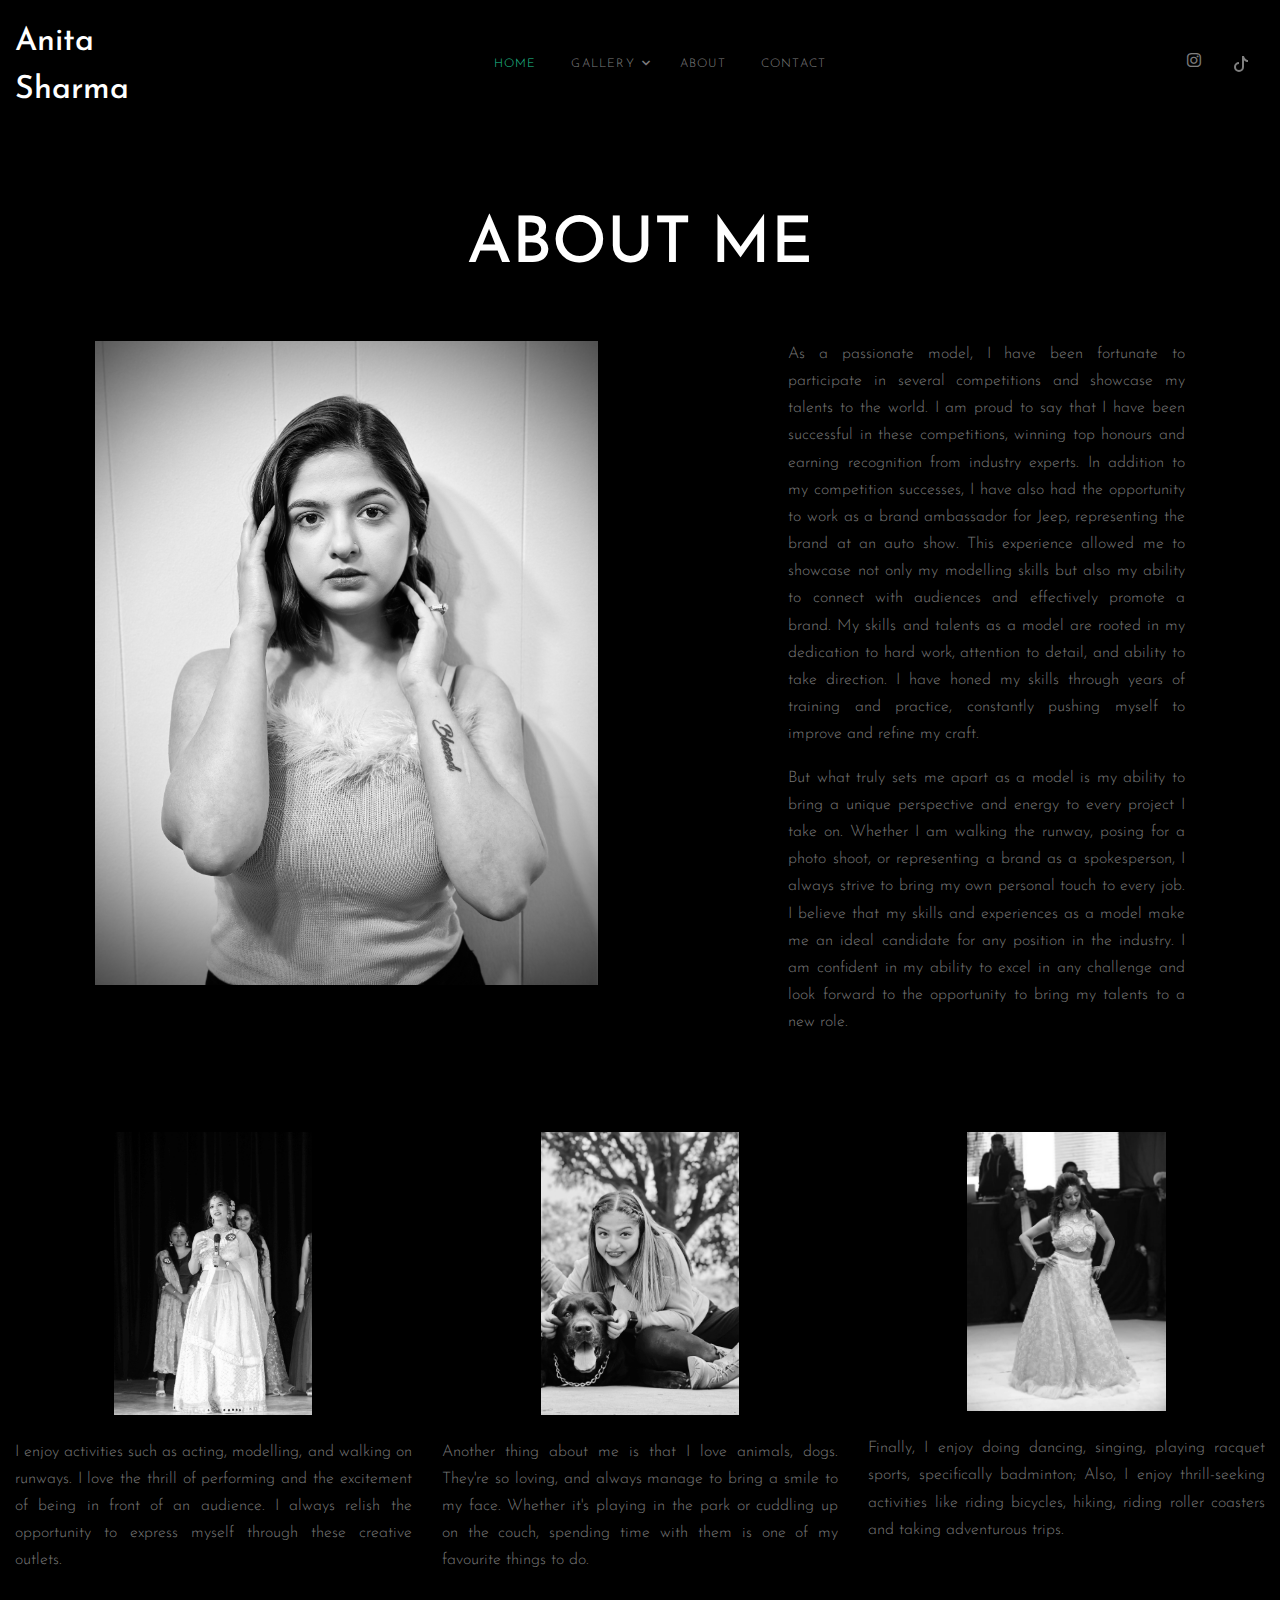
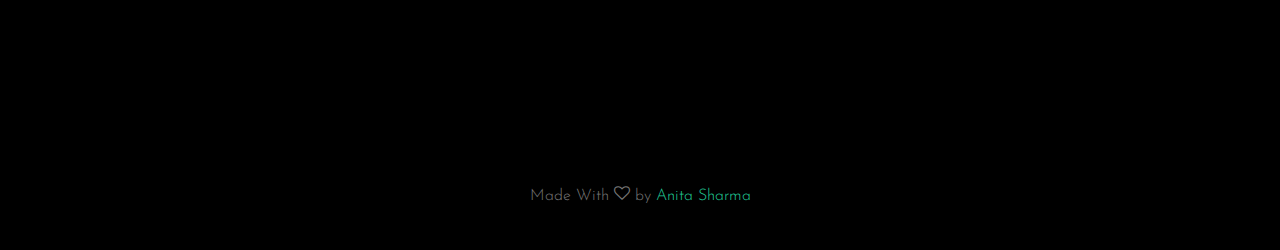
==== about.html @ 782e4705 "portfolio made for desktop view" ====
<!DOCTYPE html>
<html lang="en">
<head>
  <title>Portfolio About Anita Sharma</title>
  <meta charset="utf-8">
  <meta name="viewport" content="width=device-width, initial-scale=1, shrink-to-fit=no">

  <link href="https://fonts.googleapis.com/css2?family=Josefin+Sans:wght@400;700&family=Roboto+Mono:wght@400;700&display=swap" rel="stylesheet">
  <link rel="stylesheet" href="fonts/icomoon/style.css">

  <link rel="stylesheet" href="css/bootstrap.min.css">
  <link rel="stylesheet" href="css/magnific-popup.css">
  <link rel="stylesheet" href="css/jquery-ui.css">
  <link rel="stylesheet" href="css/owl.carousel.min.css">
  <link rel="stylesheet" href="css/owl.theme.default.min.css">

  <link rel="stylesheet" href="css/lightgallery.min.css">    

  <link rel="stylesheet" href="css/bootstrap-datepicker.css">

  <link rel="stylesheet" href="fonts/flaticon/font/flaticon.css">

  <link rel="stylesheet" href="css/swiper.css">

  <link rel="stylesheet" href="css/aos.css">

  <link rel="stylesheet" href="css/style.css">

</head>
<body>

  <div class="site-wrap">

    <div class="site-mobile-menu">
      <div class="site-mobile-menu-header">
        <div class="site-mobile-menu-close mt-3">
          <span class="icon-close2 js-menu-toggle"></span>
        </div>
      </div>
      <div class="site-mobile-menu-body"></div>
    </div>
    
    <header class="site-navbar py-3" role="banner">

      <div class="container-fluid">
        <div class="row align-items-center">

          <div class="col-6 col-xl-2" data-aos="fade-down">
            <h1 class="mb-0"><a href="index.html" class="text-white h2 mb-0">Anita Sharma</a></h1>
          </div>
          <div class="col-10 col-md-8 d-none d-xl-block" data-aos="fade-down">
            <nav class="site-navigation position-relative text-right text-lg-center" role="navigation">

              <ul class="site-menu js-clone-nav mx-auto d-none d-lg-block">
                <li class="active"><a href="index.html">Home</a></li>
                <li class="has-children">
                  <a href="single.html">Gallery</a>
                  <ul class="dropdown">
                    <li><a href="single.html#naturalPhotos">Natural</a></li>
                    <li><a href="single.html#fashionPhotos">Fashion</a></li>
                    <li><a href="single.html#runwayPhotos">Runways</a></li>
                    <li><a href="single.html#potraitPhotos">Portraits</a></li>
                    <li><a href="single.html#sportPhotos">Sports</a></li>
                    <li><a href="single.html#attirePhotos">Traditional Attires</a></li>                  
                  </ul>
                </li>
                <li><a href="about.html">About</a></li>
                <li><a href="contact.html">Contact</a></li>
              </ul>
            </nav>
          </div>

          <div class="col-6 col-xl-2 text-right" data-aos="fade-down">
            <div class="d-none d-xl-inline-block">
              <ul class="site-menu js-clone-nav ml-auto list-unstyled d-flex text-right mb-0" data-class="social">
                <li>
                  <a href="https://www.instagram.com/anusharma0313/"  target="_blank" class="pl-3 pr-3" style= "width:16px; height:16px;"><span class="icon-instagram"></span></a>
                </li>
                <li>
                  <a href="https://www.tiktok.com/@anusharma0313/" target="_blank" class="pl-3 pr-3"><span><svg xmlns="http://www.w3.org/2000/svg" width="16" height="16" fill="currentColor" class="bi bi-tiktok" viewBox="0 0 16 16">
                    <path d="M9 0h1.98c.144.715.54 1.617 1.235 2.512C12.895 3.389 13.797 4 15 4v2c-1.753 0-3.07-.814-4-1.829V11a5 5 0 1 1-5-5v2a3 3 0 1 0 3 3V0Z"/>
                  </svg></span></a>
                </li>
              </ul>
            </div>
          </div>

        </div>
      </div>     
    </header>

    <div class="site-section"  data-aos="fade">
      <div class="container-fluid">

        <div class="row justify-content-center">

          <div class="col-md-7">
            <div class="row mb-5">
              <div class="col-12 ">
                <h2 class="site-section-heading text-center">ABOUT ME</h2>
              </div>
            </div>
          </div>

        </div>
        
        <div class="row" style="justify-content: space-around;">
          <div class="col-md-5">
            <img src="assets/img_about.jpg" alt="Images" class="img-fluid">
          </div>
          <div class="col-md-4" style="margin:auto 0;">
           <p style="text-align:justify;">As a passionate model, I have been fortunate to participate in several competitions and showcase my talents to the world. I am proud to say that I have been successful in these competitions, winning top honours and earning recognition from industry experts.
            In addition to my competition successes, I have also had the opportunity to work as a brand ambassador for Jeep, representing the brand at an auto show. This experience allowed me to showcase not only my modelling skills but also my ability to connect with audiences and effectively promote a brand.
            My skills and talents as a model are rooted in my dedication to hard work, attention to detail, and ability to take direction. I have honed my skills through years of training and practice, constantly pushing myself to improve and refine my craft.</p>
          <p style="text-align:justify;">But what truly sets me apart as a model is my ability to bring a unique perspective and energy to every project I take on. Whether I am walking the runway, posing for a photo shoot, or representing a brand as a spokesperson, I always strive to bring my own personal touch to every job.
            I believe that my skills and experiences as a model make me an ideal candidate for any position in the industry. I am confident in my ability to excel in any challenge and look forward to the opportunity to bring my talents to a new role.</p>    
        </div>
        </div>


        <div class="row site-section">
          <div class="col-md-6 col-lg-6 col-xl-4 text-center ">
            <img src="assets/img_about_1.jpg" alt="Image" class="img-fluid w-50 mb-4" >
            <p class="mb-4"style="text-align:justify;">I enjoy activities such as acting, modelling, and walking on runways. I love the thrill of performing and the excitement of being in front of an audience. I always relish the opportunity to express myself through these creative outlets.</p>
          </div>
          <div class="col-md-6 col-lg-6 col-xl-4 text-center ">
            <img src="assets/img_about_2.jpg" alt="Image" class="img-fluid w-50 mb-4">
            <p class="mb-4"style="text-align:justify;">Another thing about me is that I love animals, dogs. They're so loving, and always manage to bring a smile to my face. Whether it's playing in the park or cuddling up on the couch, spending time with them is one of my favourite things to do.</p>
          </div>
          <div class="col-md-6 col-lg-6 col-xl-4 text-center ">
            <img src="assets/img_about_3.jpg" alt="Image" class="img-fluid w-50 mb-4">
            <p class="mb-4"style="text-align:justify;">Finally, I enjoy doing dancing, singing, playing racquet sports, specifically badminton; Also, I enjoy thrill-seeking activities like riding bicycles, hiking, riding roller coasters and taking adventurous trips.</p>
          </div>
        </div>
      </div>
    </div>

    <div class="footer py-4">
      <div class="container-fluid text-center">
        <p> 
          Made With
           <i class="icon-heart-o" aria-hidden="true"></i> by <a href="#">Anita Sharma</a>
        </p>
      </div>
    </div>     
  
  </div>

  <script src="js/jquery-3.3.1.min.js"></script>
  <script src="js/jquery-migrate-3.0.1.min.js"></script>
  <script src="js/jquery-ui.js"></script>
  <script src="js/popper.min.js"></script>
  <script src="js/bootstrap.min.js"></script>
  <script src="js/owl.carousel.min.js"></script>
  <script src="js/jquery.stellar.min.js"></script>
  <script src="js/jquery.countdown.min.js"></script>
  <script src="js/jquery.magnific-popup.min.js"></script>
  <script src="js/bootstrap-datepicker.min.js"></script>
  <script src="js/swiper.min.js"></script>
  <script src="js/aos.js"></script>

  <script src="js/picturefill.min.js"></script>
  <script src="js/lightgallery-all.min.js"></script>
  <script src="js/jquery.mousewheel.min.js"></script>

  <script src="js/main.js"></script>
  
  <script>
    $(document).ready(function(){
      $('#lightgallery').lightGallery();
    });
  </script>

</body>
</html>
---- fonts/icomoon/style.css ----
@font-face {
  font-family: 'icomoon';
  src:  url('fonts/icomoon.eot?10si43');
  src:  url('fonts/icomoon.eot?10si43#iefix') format('embedded-opentype'),
    url('fonts/icomoon.ttf?10si43') format('truetype'),
    url('fonts/icomoon.woff?10si43') format('woff'),
    url('fonts/icomoon.svg?10si43#icomoon') format('svg');
  font-weight: normal;
  font-style: normal;
}

[class^="icon-"], [class*=" icon-"] {
  /* use !important to prevent issues with browser extensions that change fonts */
  font-family: 'icomoon' !important;
  speak: none;
  font-style: normal;
  font-weight: normal;
  font-variant: normal;
  text-transform: none;
  line-height: 1;

  /* Better Font Rendering =========== */
  -webkit-font-smoothing: antialiased;
  -moz-osx-font-smoothing: grayscale;
}

.icon-asterisk:before {
  content: "\f069";
}
.icon-plus:before {
  content: "\f067";
}
.icon-question:before {
  content: "\f128";
}
.icon-minus:before {
  content: "\f068";
}
.icon-glass:before {
  content: "\f000";
}
.icon-music:before {
  content: "\f001";
}
.icon-search:before {
  content: "\f002";
}
.icon-envelope-o:before {
  content: "\f003";
}
.icon-heart:before {
  content: "\f004";
}
.icon-star:before {
  content: "\f005";
}
.icon-star-o:before {
  content: "\f006";
}
.icon-user:before {
  content: "\f007";
}
.icon-film:before {
  content: "\f008";
}
.icon-th-large:before {
  content: "\f009";
}
.icon-th:before {
  content: "\f00a";
}
.icon-th-list:before {
  content: "\f00b";
}
.icon-check:before {
  content: "\f00c";
}
.icon-close:before {
  content: "\f00d";
}
.icon-remove:before {
  content: "\f00d";
}
.icon-times:before {
  content: "\f00d";
}
.icon-search-plus:before {
  content: "\f00e";
}
.icon-search-minus:before {
  content: "\f010";
}
.icon-power-off:before {
  content: "\f011";
}
.icon-signal:before {
  content: "\f012";
}
.icon-cog:before {
  content: "\f013";
}
.icon-gear:before {
  content: "\f013";
}
.icon-trash-o:before {
  content: "\f014";
}
.icon-home:before {
  content: "\f015";
}
.icon-file-o:before {
  content: "\f016";
}
.icon-clock-o:before {
  content: "\f017";
}
.icon-road:before {
  content: "\f018";
}
.icon-download:before {
  content: "\f019";
}
.icon-arrow-circle-o-down:before {
  content: "\f01a";
}
.icon-arrow-circle-o-up:before {
  content: "\f01b";
}
.icon-inbox:before {
  content: "\f01c";
}
.icon-play-circle-o:before {
  content: "\f01d";
}
.icon-repeat:before {
  content: "\f01e";
}
.icon-rotate-right:before {
  content: "\f01e";
}
.icon-refresh:before {
  content: "\f021";
}
.icon-list-alt:before {
  content: "\f022";
}
.icon-lock:before {
  content: "\f023";
}
.icon-flag:before {
  content: "\f024";
}
.icon-headphones:before {
  content: "\f025";
}
.icon-volume-off:before {
  content: "\f026";
}
.icon-volume-down:before {
  content: "\f027";
}
.icon-volume-up:before {
  content: "\f028";
}
.icon-qrcode:before {
  content: "\f029";
}
.icon-barcode:before {
  content: "\f02a";
}
.icon-tag:before {
  content: "\f02b";
}
.icon-tags:before {
  content: "\f02c";
}
.icon-book:before {
  content: "\f02d";
}
.icon-bookmark:before {
  content: "\f02e";
}
.icon-print:before {
  content: "\f02f";
}
.icon-camera:before {
  content: "\f030";
}
.icon-font:before {
  content: "\f031";
}
.icon-bold:before {
  content: "\f032";
}
.icon-italic:before {
  content: "\f033";
}
.icon-text-height:before {
  content: "\f034";
}
.icon-text-width:before {
  content: "\f035";
}
.icon-align-left:before {
  content: "\f036";
}
.icon-align-center:before {
  content: "\f037";
}
.icon-align-right:before {
  content: "\f038";
}
.icon-align-justify:before {
  content: "\f039";
}
.icon-list:before {
  content: "\f03a";
}
.icon-dedent:before {
  content: "\f03b";
}
.icon-outdent:before {
  content: "\f03b";
}
.icon-indent:before {
  content: "\f03c";
}
.icon-video-camera:before {
  content: "\f03d";
}
.icon-image:before {
  content: "\f03e";
}
.icon-photo:before {
  content: "\f03e";
}
.icon-picture-o:before {
  content: "\f03e";
}
.icon-pencil:before {
  content: "\f040";
}
.icon-map-marker:before {
  content: "\f041";
}
.icon-adjust:before {
  content: "\f042";
}
.icon-tint:before {
  content: "\f043";
}
.icon-edit:before {
  content: "\f044";
}
.icon-pencil-square-o:before {
  content: "\f044";
}
.icon-share-square-o:before {
  content: "\f045";
}
.icon-check-square-o:before {
  content: "\f046";
}
.icon-arrows:before {
  content: "\f047";
}
.icon-step-backward:before {
  content: "\f048";
}
.icon-fast-backward:before {
  content: "\f049";
}
.icon-backward:before {
  content: "\f04a";
}
.icon-play:before {
  content: "\f04b";
}
.icon-pause:before {
  content: "\f04c";
}
.icon-stop:before {
  content: "\f04d";
}
.icon-forward:before {
  content: "\f04e";
}
.icon-fast-forward:before {
  content: "\f050";
}
.icon-step-forward:before {
  content: "\f051";
}
.icon-eject:before {
  content: "\f052";
}
.icon-chevron-left:before {
  content: "\f053";
}
.icon-chevron-right:before {
  content: "\f054";
}
.icon-plus-circle:before {
  content: "\f055";
}
.icon-minus-circle:before {
  content: "\f056";
}
.icon-times-circle:before {
  content: "\f057";
}
.icon-check-circle:before {
  content: "\f058";
}
.icon-question-circle:before {
  content: "\f059";
}
.icon-info-circle:before {
  content: "\f05a";
}
.icon-crosshairs:before {
  content: "\f05b";
}
.icon-times-circle-o:before {
  content: "\f05c";
}
.icon-check-circle-o:before {
  content: "\f05d";
}
.icon-ban:before {
  content: "\f05e";
}
.icon-arrow-left:before {
  content: "\f060";
}
.icon-arrow-right:before {
  content: "\f061";
}
.icon-arrow-up:before {
  content: "\f062";
}
.icon-arrow-down:before {
  content: "\f063";
}
.icon-mail-forward:before {
  content: "\f064";
}
.icon-share:before {
  content: "\f064";
}
.icon-expand:before {
  content: "\f065";
}
.icon-compress:before {
  content: "\f066";
}
.icon-exclamation-circle:before {
  content: "\f06a";
}
.icon-gift:before {
  content: "\f06b";
}
.icon-leaf:before {
  content: "\f06c";
}
.icon-fire:before {
  content: "\f06d";
}
.icon-eye:before {
  content: "\f06e";
}
.icon-eye-slash:before {
  content: "\f070";
}
.icon-exclamation-triangle:before {
  content: "\f071";
}
.icon-warning:before {
  content: "\f071";
}
.icon-plane:before {
  content: "\f072";
}
.icon-calendar:before {
  content: "\f073";
}
.icon-random:before {
  content: "\f074";
}
.icon-comment:before {
  content: "\f075";
}
.icon-magnet:before {
  content: "\f076";
}
.icon-chevron-up:before {
  content: "\f077";
}
.icon-chevron-down:before {
  content: "\f078";
}
.icon-retweet:before {
  content: "\f079";
}
.icon-shopping-cart:before {
  content: "\f07a";
}
.icon-folder:before {
  content: "\f07b";
}
.icon-folder-open:before {
  content: "\f07c";
}
.icon-arrows-v:before {
  content: "\f07d";
}
.icon-arrows-h:before {
  content: "\f07e";
}
.icon-bar-chart:before {
  content: "\f080";
}
.icon-bar-chart-o:before {
  content: "\f080";
}
.icon-twitter-square:before {
  content: "\f081";
}
.icon-facebook-square:before {
  content: "\f082";
}
.icon-camera-retro:before {
  content: "\f083";
}
.icon-key:before {
  content: "\f084";
}
.icon-cogs:before {
  content: "\f085";
}
.icon-gears:before {
  content: "\f085";
}
.icon-comments:before {
  content: "\f086";
}
.icon-thumbs-o-up:before {
  content: "\f087";
}
.icon-thumbs-o-down:before {
  content: "\f088";
}
.icon-star-half:before {
  content: "\f089";
}
.icon-heart-o:before {
  content: "\f08a";
}
.icon-sign-out:before {
  content: "\f08b";
}
.icon-linkedin-square:before {
  content: "\f08c";
}
.icon-thumb-tack:before {
  content: "\f08d";
}
.icon-external-link:before {
  content: "\f08e";
}
.icon-sign-in:before {
  content: "\f090";
}
.icon-trophy:before {
  content: "\f091";
}
.icon-github-square:before {
  content: "\f092";
}
.icon-upload:before {
  content: "\f093";
}
.icon-lemon-o:before {
  content: "\f094";
}
.icon-phone:before {
  content: "\f095";
}
.icon-square-o:before {
  content: "\f096";
}
.icon-bookmark-o:before {
  content: "\f097";
}
.icon-phone-square:before {
  content: "\f098";
}
.icon-twitter:before {
  content: "\f099";
}
.icon-facebook:before {
  content: "\f09a";
}
.icon-facebook-f:before {
  content: "\f09a";
}
.icon-github:before {
  content: "\f09b";
}
.icon-unlock:before {
  content: "\f09c";
}
.icon-credit-card:before {
  content: "\f09d";
}
.icon-feed:before {
  content: "\f09e";
}
.icon-rss:before {
  content: "\f09e";
}
.icon-hdd-o:before {
  content: "\f0a0";
}
.icon-bullhorn:before {
  content: "\f0a1";
}
.icon-bell-o:before {
  content: "\f0a2";
}
.icon-certificate:before {
  content: "\f0a3";
}
.icon-hand-o-right:before {
  content: "\f0a4";
}
.icon-hand-o-left:before {
  content: "\f0a5";
}
.icon-hand-o-up:before {
  content: "\f0a6";
}
.icon-hand-o-down:before {
  content: "\f0a7";
}
.icon-arrow-circle-left:before {
  content: "\f0a8";
}
.icon-arrow-circle-right:before {
  content: "\f0a9";
}
.icon-arrow-circle-up:before {
  content: "\f0aa";
}
.icon-arrow-circle-down:before {
  content: "\f0ab";
}
.icon-globe:before {
  content: "\f0ac";
}
.icon-wrench:before {
  content: "\f0ad";
}
.icon-tasks:before {
  content: "\f0ae";
}
.icon-filter:before {
  content: "\f0b0";
}
.icon-briefcase:before {
  content: "\f0b1";
}
.icon-arrows-alt:before {
  content: "\f0b2";
}
.icon-group:before {
  content: "\f0c0";
}
.icon-users:before {
  content: "\f0c0";
}
.icon-chain:before {
  content: "\f0c1";
}
.icon-link:before {
  content: "\f0c1";
}
.icon-cloud:before {
  content: "\f0c2";
}
.icon-flask:before {
  content: "\f0c3";
}
.icon-cut:before {
  content: "\f0c4";
}
.icon-scissors:before {
  content: "\f0c4";
}
.icon-copy:before {
  content: "\f0c5";
}
.icon-files-o:before {
  content: "\f0c5";
}
.icon-paperclip:before {
  content: "\f0c6";
}
.icon-floppy-o:before {
  content: "\f0c7";
}
.icon-save:before {
  content: "\f0c7";
}
.icon-square:before {
  content: "\f0c8";
}
.icon-bars:before {
  content: "\f0c9";
}
.icon-navicon:before {
  content: "\f0c9";
}
.icon-reorder:before {
  content: "\f0c9";
}
.icon-list-ul:before {
  content: "\f0ca";
}
.icon-list-ol:before {
  content: "\f0cb";
}
.icon-strikethrough:before {
  content: "\f0cc";
}
.icon-underline:before {
  content: "\f0cd";
}
.icon-table:before {
  content: "\f0ce";
}
.icon-magic:before {
  content: "\f0d0";
}
.icon-truck:before {
  content: "\f0d1";
}
.icon-pinterest:before {
  content: "\f0d2";
}
.icon-pinterest-square:before {
  content: "\f0d3";
}
.icon-google-plus-square:before {
  content: "\f0d4";
}
.icon-google-plus:before {
  content: "\f0d5";
}
.icon-money:before {
  content: "\f0d6";
}
.icon-caret-down:before {
  content: "\f0d7";
}
.icon-caret-up:before {
  content: "\f0d8";
}
.icon-caret-left:before {
  content: "\f0d9";
}
.icon-caret-right:before {
  content: "\f0da";
}
.icon-columns:before {
  content: "\f0db";
}
.icon-sort:before {
  content: "\f0dc";
}
.icon-unsorted:before {
  content: "\f0dc";
}
.icon-sort-desc:before {
  content: "\f0dd";
}
.icon-sort-down:before {
  content: "\f0dd";
}
.icon-sort-asc:before {
  content: "\f0de";
}
.icon-sort-up:before {
  content: "\f0de";
}
.icon-envelope:before {
  content: "\f0e0";
}
.icon-linkedin:before {
  content: "\f0e1";
}
.icon-rotate-left:before {
  content: "\f0e2";
}
.icon-undo:before {
  content: "\f0e2";
}
.icon-gavel:before {
  content: "\f0e3";
}
.icon-legal:before {
  content: "\f0e3";
}
.icon-dashboard:before {
  content: "\f0e4";
}
.icon-tachometer:before {
  content: "\f0e4";
}
.icon-comment-o:before {
  content: "\f0e5";
}
.icon-comments-o:before {
  content: "\f0e6";
}
.icon-bolt:before {
  content: "\f0e7";
}
.icon-flash:before {
  content: "\f0e7";
}
.icon-sitemap:before {
  content: "\f0e8";
}
.icon-umbrella:before {
  content: "\f0e9";
}
.icon-clipboard:before {
  content: "\f0ea";
}
.icon-paste:before {
  content: "\f0ea";
}
.icon-lightbulb-o:before {
  content: "\f0eb";
}
.icon-exchange:before {
  content: "\f0ec";
}
.icon-cloud-download:before {
  content: "\f0ed";
}
.icon-cloud-upload:before {
  content: "\f0ee";
}
.icon-user-md:before {
  content: "\f0f0";
}
.icon-stethoscope:before {
  content: "\f0f1";
}
.icon-suitcase:before {
  content: "\f0f2";
}
.icon-bell:before {
  content: "\f0f3";
}
.icon-coffee:before {
  content: "\f0f4";
}
.icon-cutlery:before {
  content: "\f0f5";
}
.icon-file-text-o:before {
  content: "\f0f6";
}
.icon-building-o:before {
  content: "\f0f7";
}
.icon-hospital-o:before {
  content: "\f0f8";
}
.icon-ambulance:before {
  content: "\f0f9";
}
.icon-medkit:before {
  content: "\f0fa";
}
.icon-fighter-jet:before {
  content: "\f0fb";
}
.icon-beer:before {
  content: "\f0fc";
}
.icon-h-square:before {
  content: "\f0fd";
}
.icon-plus-square:before {
  content: "\f0fe";
}
.icon-angle-double-left:before {
  content: "\f100";
}
.icon-angle-double-right:before {
  content: "\f101";
}
.icon-angle-double-up:before {
  content: "\f102";
}
.icon-angle-double-down:before {
  content: "\f103";
}
.icon-angle-left:before {
  content: "\f104";
}
.icon-angle-right:before {
  content: "\f105";
}
.icon-angle-up:before {
  content: "\f106";
}
.icon-angle-down:before {
  content: "\f107";
}
.icon-desktop:before {
  content: "\f108";
}
.icon-laptop:before {
  content: "\f109";
}
.icon-tablet:before {
  content: "\f10a";
}
.icon-mobile:before {
  content: "\f10b";
}
.icon-mobile-phone:before {
  content: "\f10b";
}
.icon-circle-o:before {
  content: "\f10c";
}
.icon-quote-left:before {
  content: "\f10d";
}
.icon-quote-right:before {
  content: "\f10e";
}
.icon-spinner:before {
  content: "\f110";
}
.icon-circle:before {
  content: "\f111";
}
.icon-mail-reply:before {
  content: "\f112";
}
.icon-reply:before {
  content: "\f112";
}
.icon-github-alt:before {
  content: "\f113";
}
.icon-folder-o:before {
  content: "\f114";
}
.icon-folder-open-o:before {
  content: "\f115";
}
.icon-smile-o:before {
  content: "\f118";
}
.icon-frown-o:before {
  content: "\f119";
}
.icon-meh-o:before {
  content: "\f11a";
}
.icon-gamepad:before {
  content: "\f11b";
}
.icon-keyboard-o:before {
  content: "\f11c";
}
.icon-flag-o:before {
  content: "\f11d";
}
.icon-flag-checkered:before {
  content: "\f11e";
}
.icon-terminal:before {
  content: "\f120";
}
.icon-code:before {
  content: "\f121";
}
.icon-mail-reply-all:before {
  content: "\f122";
}
.icon-reply-all:before {
  content: "\f122";
}
.icon-star-half-empty:before {
  content: "\f123";
}
.icon-star-half-full:before {
  content: "\f123";
}
.icon-star-half-o:before {
  content: "\f123";
}
.icon-location-arrow:before {
  content: "\f124";
}
.icon-crop:before {
  content: "\f125";
}
.icon-code-fork:before {
  content: "\f126";
}
.icon-chain-broken:before {
  content: "\f127";
}
.icon-unlink:before {
  content: "\f127";
}
.icon-info:before {
  content: "\f129";
}
.icon-exclamation:before {
  content: "\f12a";
}
.icon-superscript:before {
  content: "\f12b";
}
.icon-subscript:before {
  content: "\f12c";
}
.icon-eraser:before {
  content: "\f12d";
}
.icon-puzzle-piece:before {
  content: "\f12e";
}
.icon-microphone:before {
  content: "\f130";
}
.icon-microphone-slash:before {
  content: "\f131";
}
.icon-shield:before {
  content: "\f132";
}
.icon-calendar-o:before {
  content: "\f133";
}
.icon-fire-extinguisher:before {
  content: "\f134";
}
.icon-rocket:before {
  content: "\f135";
}
.icon-maxcdn:before {
  content: "\f136";
}
.icon-chevron-circle-left:before {
  content: "\f137";
}
.icon-chevron-circle-right:before {
  content: "\f138";
}
.icon-chevron-circle-up:before {
  content: "\f139";
}
.icon-chevron-circle-down:before {
  content: "\f13a";
}
.icon-html5:before {
  content: "\f13b";
}
.icon-css3:before {
  content: "\f13c";
}
.icon-anchor:before {
  content: "\f13d";
}
.icon-unlock-alt:before {
  content: "\f13e";
}
.icon-bullseye:before {
  content: "\f140";
}
.icon-ellipsis-h:before {
  content: "\f141";
}
.icon-ellipsis-v:before {
  content: "\f142";
}
.icon-rss-square:before {
  content: "\f143";
}
.icon-play-circle:before {
  content: "\f144";
}
.icon-ticket:before {
  content: "\f145";
}
.icon-minus-square:before {
  content: "\f146";
}
.icon-minus-square-o:before {
  content: "\f147";
}
.icon-level-up:before {
  content: "\f148";
}
.icon-level-down:before {
  content: "\f149";
}
.icon-check-square:before {
  content: "\f14a";
}
.icon-pencil-square:before {
  content: "\f14b";
}
.icon-external-link-square:before {
  content: "\f14c";
}
.icon-share-square:before {
  content: "\f14d";
}
.icon-compass:before {
  content: "\f14e";
}
.icon-caret-square-o-down:before {
  content: "\f150";
}
.icon-toggle-down:before {
  content: "\f150";
}
.icon-caret-square-o-up:before {
  content: "\f151";
}
.icon-toggle-up:before {
  content: "\f151";
}
.icon-caret-square-o-right:before {
  content: "\f152";
}
.icon-toggle-right:before {
  content: "\f152";
}
.icon-eur:before {
  content: "\f153";
}
.icon-euro:before {
  content: "\f153";
}
.icon-gbp:before {
  content: "\f154";
}
.icon-dollar:before {
  content: "\f155";
}
.icon-usd:before {
  content: "\f155";
}
.icon-inr:before {
  content: "\f156";
}
.icon-rupee:before {
  content: "\f156";
}
.icon-cny:before {
  content: "\f157";
}
.icon-jpy:before {
  content: "\f157";
}
.icon-rmb:before {
  content: "\f157";
}
.icon-yen:before {
  content: "\f157";
}
.icon-rouble:before {
  content: "\f158";
}
.icon-rub:before {
  content: "\f158";
}
.icon-ruble:before {
  content: "\f158";
}
.icon-krw:before {
  content: "\f159";
}
.icon-won:before {
  content: "\f159";
}
.icon-bitcoin:before {
  content: "\f15a";
}
.icon-btc:before {
  content: "\f15a";
}
.icon-file:before {
  content: "\f15b";
}
.icon-file-text:before {
  content: "\f15c";
}
.icon-sort-alpha-asc:before {
  content: "\f15d";
}
.icon-sort-alpha-desc:before {
  content: "\f15e";
}
.icon-sort-amount-asc:before {
  content: "\f160";
}
.icon-sort-amount-desc:before {
  content: "\f161";
}
.icon-sort-numeric-asc:before {
  content: "\f162";
}
.icon-sort-numeric-desc:before {
  content: "\f163";
}
.icon-thumbs-up:before {
  content: "\f164";
}
.icon-thumbs-down:before {
  content: "\f165";
}
.icon-youtube-square:before {
  content: "\f166";
}
.icon-youtube:before {
  content: "\f167";
}
.icon-xing:before {
  content: "\f168";
}
.icon-xing-square:before {
  content: "\f169";
}
.icon-youtube-play:before {
  content: "\f16a";
}
.icon-dropbox:before {
  content: "\f16b";
}
.icon-stack-overflow:before {
  content: "\f16c";
}
.icon-instagram:before {
  content: "\f16d";
}
.icon-flickr:before {
  content: "\f16e";
}
.icon-adn:before {
  content: "\f170";
}
.icon-bitbucket:before {
  content: "\f171";
}
.icon-bitbucket-square:before {
  content: "\f172";
}
.icon-tumblr:before {
  content: "\f173";
}
.icon-tumblr-square:before {
  content: "\f174";
}
.icon-long-arrow-down:before {
  content: "\f175";
}
.icon-long-arrow-up:before {
  content: "\f176";
}
.icon-long-arrow-left:before {
  content: "\f177";
}
.icon-long-arrow-right:before {
  content: "\f178";
}
.icon-apple:before {
  content: "\f179";
}
.icon-windows:before {
  content: "\f17a";
}
.icon-android:before {
  content: "\f17b";
}
.icon-linux:before {
  content: "\f17c";
}
.icon-dribbble:before {
  content: "\f17d";
}
.icon-skype:before {
  content: "\f17e";
}
.icon-foursquare:before {
  content: "\f180";
}
.icon-trello:before {
  content: "\f181";
}
.icon-female:before {
  content: "\f182";
}
.icon-male:before {
  content: "\f183";
}
.icon-gittip:before {
  content: "\f184";
}
.icon-gratipay:before {
  content: "\f184";
}
.icon-sun-o:before {
  content: "\f185";
}
.icon-moon-o:before {
  content: "\f186";
}
.icon-archive:before {
  content: "\f187";
}
.icon-bug:before {
  content: "\f188";
}
.icon-vk:before {
  content: "\f189";
}
.icon-weibo:before {
  content: "\f18a";
}
.icon-renren:before {
  content: "\f18b";
}
.icon-pagelines:before {
  content: "\f18c";
}
.icon-stack-exchange:before {
  content: "\f18d";
}
.icon-arrow-circle-o-right:before {
  content: "\f18e";
}
.icon-arrow-circle-o-left:before {
  content: "\f190";
}
.icon-caret-square-o-left:before {
  content: "\f191";
}
.icon-toggle-left:before {
  content: "\f191";
}
.icon-dot-circle-o:before {
  content: "\f192";
}
.icon-wheelchair:before {
  content: "\f193";
}
.icon-vimeo-square:before {
  content: "\f194";
}
.icon-try:before {
  content: "\f195";
}
.icon-turkish-lira:before {
  content: "\f195";
}
.icon-plus-square-o:before {
  content: "\f196";
}
.icon-space-shuttle:before {
  content: "\f197";
}
.icon-slack:before {
  content: "\f198";
}
.icon-envelope-square:before {
  content: "\f199";
}
.icon-wordpress:before {
  content: "\f19a";
}
.icon-openid:before {
  content: "\f19b";
}
.icon-bank:before {
  content: "\f19c";
}
.icon-institution:before {
  content: "\f19c";
}
.icon-university:before {
  content: "\f19c";
}
.icon-graduation-cap:before {
  content: "\f19d";
}
.icon-mortar-board:before {
  content: "\f19d";
}
.icon-yahoo:before {
  content: "\f19e";
}
.icon-google:before {
  content: "\f1a0";
}
.icon-reddit:before {
  content: "\f1a1";
}
.icon-reddit-square:before {
  content: "\f1a2";
}
.icon-stumbleupon-circle:before {
  content: "\f1a3";
}
.icon-stumbleupon:before {
  content: "\f1a4";
}
.icon-delicious:before {
  content: "\f1a5";
}
.icon-digg:before {
  content: "\f1a6";
}
.icon-pied-piper-pp:before {
  content: "\f1a7";
}
.icon-pied-piper-alt:before {
  content: "\f1a8";
}
.icon-drupal:before {
  content: "\f1a9";
}
.icon-joomla:before {
  content: "\f1aa";
}
.icon-language:before {
  content: "\f1ab";
}
.icon-fax:before {
  content: "\f1ac";
}
.icon-building:before {
  content: "\f1ad";
}
.icon-child:before {
  content: "\f1ae";
}
.icon-paw:before {
  content: "\f1b0";
}
.icon-spoon:before {
  content: "\f1b1";
}
.icon-cube:before {
  content: "\f1b2";
}
.icon-cubes:before {
  content: "\f1b3";
}
.icon-behance:before {
  content: "\f1b4";
}
.icon-behance-square:before {
  content: "\f1b5";
}
.icon-steam:before {
  content: "\f1b6";
}
.icon-steam-square:before {
  content: "\f1b7";
}
.icon-recycle:before {
  content: "\f1b8";
}
.icon-automobile:before {
  content: "\f1b9";
}
.icon-car:before {
  content: "\f1b9";
}
.icon-cab:before {
  content: "\f1ba";
}
.icon-taxi:before {
  content: "\f1ba";
}
.icon-tree:before {
  content: "\f1bb";
}
.icon-spotify:before {
  content: "\f1bc";
}
.icon-deviantart:before {
  content: "\f1bd";
}
.icon-soundcloud:before {
  content: "\f1be";
}
.icon-database:before {
  content: "\f1c0";
}
.icon-file-pdf-o:before {
  content: "\f1c1";
}
.icon-file-word-o:before {
  content: "\f1c2";
}
.icon-file-excel-o:before {
  content: "\f1c3";
}
.icon-file-powerpoint-o:before {
  content: "\f1c4";
}
.icon-file-image-o:before {
  content: "\f1c5";
}
.icon-file-photo-o:before {
  content: "\f1c5";
}
.icon-file-picture-o:before {
  content: "\f1c5";
}
.icon-file-archive-o:before {
  content: "\f1c6";
}
.icon-file-zip-o:before {
  content: "\f1c6";
}
.icon-file-audio-o:before {
  content: "\f1c7";
}
.icon-file-sound-o:before {
  content: "\f1c7";
}
.icon-file-movie-o:before {
  content: "\f1c8";
}
.icon-file-video-o:before {
  content: "\f1c8";
}
.icon-file-code-o:before {
  content: "\f1c9";
}
.icon-vine:before {
  content: "\f1ca";
}
.icon-codepen:before {
  content: "\f1cb";
}
.icon-jsfiddle:before {
  content: "\f1cc";
}
.icon-life-bouy:before {
  content: "\f1cd";
}
.icon-life-buoy:before {
  content: "\f1cd";
}
.icon-life-ring:before {
  content: "\f1cd";
}
.icon-life-saver:before {
  content: "\f1cd";
}
.icon-support:before {
  content: "\f1cd";
}
.icon-circle-o-notch:before {
  content: "\f1ce";
}
.icon-ra:before {
  content: "\f1d0";
}
.icon-rebel:before {
  content: "\f1d0";
}
.icon-resistance:before {
  content: "\f1d0";
}
.icon-empire:before {
  content: "\f1d1";
}
.icon-ge:before {
  content: "\f1d1";
}
.icon-git-square:before {
  content: "\f1d2";
}
.icon-git:before {
  content: "\f1d3";
}
.icon-hacker-news:before {
  content: "\f1d4";
}
.icon-y-combinator-square:before {
  content: "\f1d4";
}
.icon-yc-square:before {
  content: "\f1d4";
}
.icon-tencent-weibo:before {
  content: "\f1d5";
}
.icon-qq:before {
  content: "\f1d6";
}
.icon-wechat:before {
  content: "\f1d7";
}
.icon-weixin:before {
  content: "\f1d7";
}
.icon-paper-plane:before {
  content: "\f1d8";
}
.icon-send:before {
  content: "\f1d8";
}
.icon-paper-plane-o:before {
  content: "\f1d9";
}
.icon-send-o:before {
  content: "\f1d9";
}
.icon-history:before {
  content: "\f1da";
}
.icon-circle-thin:before {
  content: "\f1db";
}
.icon-header:before {
  content: "\f1dc";
}
.icon-paragraph:before {
  content: "\f1dd";
}
.icon-sliders:before {
  content: "\f1de";
}
.icon-share-alt:before {
  content: "\f1e0";
}
.icon-share-alt-square:before {
  content: "\f1e1";
}
.icon-bomb:before {
  content: "\f1e2";
}
.icon-futbol-o:before {
  content: "\f1e3";
}
.icon-soccer-ball-o:before {
  content: "\f1e3";
}
.icon-tty:before {
  content: "\f1e4";
}
.icon-binoculars:before {
  content: "\f1e5";
}
.icon-plug:before {
  content: "\f1e6";
}
.icon-slideshare:before {
  content: "\f1e7";
}
.icon-twitch:before {
  content: "\f1e8";
}
.icon-yelp:before {
  content: "\f1e9";
}
.icon-newspaper-o:before {
  content: "\f1ea";
}
.icon-wifi:before {
  content: "\f1eb";
}
.icon-calculator:before {
  content: "\f1ec";
}
.icon-paypal:before {
  content: "\f1ed";
}
.icon-google-wallet:before {
  content: "\f1ee";
}
.icon-cc-visa:before {
  content: "\f1f0";
}
.icon-cc-mastercard:before {
  content: "\f1f1";
}
.icon-cc-discover:before {
  content: "\f1f2";
}
.icon-cc-amex:before {
  content: "\f1f3";
}
.icon-cc-paypal:before {
  content: "\f1f4";
}
.icon-cc-stripe:before {
  content: "\f1f5";
}
.icon-bell-slash:before {
  content: "\f1f6";
}
.icon-bell-slash-o:before {
  content: "\f1f7";
}
.icon-trash:before {
  content: "\f1f8";
}
.icon-copyright:before {
  content: "\f1f9";
}
.icon-at:before {
  content: "\f1fa";
}
.icon-eyedropper:before {
  content: "\f1fb";
}
.icon-paint-brush:before {
  content: "\f1fc";
}
.icon-birthday-cake:before {
  content: "\f1fd";
}
.icon-area-chart:before {
  content: "\f1fe";
}
.icon-pie-chart:before {
  content: "\f200";
}
.icon-line-chart:before {
  content: "\f201";
}
.icon-lastfm:before {
  content: "\f202";
}
.icon-lastfm-square:before {
  content: "\f203";
}
.icon-toggle-off:before {
  content: "\f204";
}
.icon-toggle-on:before {
  content: "\f205";
}
.icon-bicycle:before {
  content: "\f206";
}
.icon-bus:before {
  content: "\f207";
}
.icon-ioxhost:before {
  content: "\f208";
}
.icon-angellist:before {
  content: "\f209";
}
.icon-cc:before {
  content: "\f20a";
}
.icon-ils:before {
  content: "\f20b";
}
.icon-shekel:before {
  content: "\f20b";
}
.icon-sheqel:before {
  content: "\f20b";
}
.icon-meanpath:before {
  content: "\f20c";
}
.icon-buysellads:before {
  content: "\f20d";
}
.icon-connectdevelop:before {
  content: "\f20e";
}
.icon-dashcube:before {
  content: "\f210";
}
.icon-forumbee:before {
  content: "\f211";
}
.icon-leanpub:before {
  content: "\f212";
}
.icon-sellsy:before {
  content: "\f213";
}
.icon-shirtsinbulk:before {
  content: "\f214";
}
.icon-simplybuilt:before {
  content: "\f215";
}
.icon-skyatlas:before {
  content: "\f216";
}
.icon-cart-plus:before {
  content: "\f217";
}
.icon-cart-arrow-down:before {
  content: "\f218";
}
.icon-diamond:before {
  content: "\f219";
}
.icon-ship:before {
  content: "\f21a";
}
.icon-user-secret:before {
  content: "\f21b";
}
.icon-motorcycle:before {
  content: "\f21c";
}
.icon-street-view:before {
  content: "\f21d";
}
.icon-heartbeat:before {
  content: "\f21e";
}
.icon-venus:before {
  content: "\f221";
}
.icon-mars:before {
  content: "\f222";
}
.icon-mercury:before {
  content: "\f223";
}
.icon-intersex:before {
  content: "\f224";
}
.icon-transgender:before {
  content: "\f224";
}
.icon-transgender-alt:before {
  content: "\f225";
}
.icon-venus-double:before {
  content: "\f226";
}
.icon-mars-double:before {
  content: "\f227";
}
.icon-venus-mars:before {
  content: "\f228";
}
.icon-mars-stroke:before {
  content: "\f229";
}
.icon-mars-stroke-v:before {
  content: "\f22a";
}
.icon-mars-stroke-h:before {
  content: "\f22b";
}
.icon-neuter:before {
  content: "\f22c";
}
.icon-genderless:before {
  content: "\f22d";
}
.icon-facebook-official:before {
  content: "\f230";
}
.icon-pinterest-p:before {
  content: "\f231";
}
.icon-whatsapp:before {
  content: "\f232";
}
.icon-server:before {
  content: "\f233";
}
.icon-user-plus:before {
  content: "\f234";
}
.icon-user-times:before {
  content: "\f235";
}
.icon-bed:before {
  content: "\f236";
}
.icon-hotel:before {
  content: "\f236";
}
.icon-viacoin:before {
  content: "\f237";
}
.icon-train:before {
  content: "\f238";
}
.icon-subway:before {
  content: "\f239";
}
.icon-medium:before {
  content: "\f23a";
}
.icon-y-combinator:before {
  content: "\f23b";
}
.icon-yc:before {
  content: "\f23b";
}
.icon-optin-monster:before {
  content: "\f23c";
}
.icon-opencart:before {
  content: "\f23d";
}
.icon-expeditedssl:before {
  content: "\f23e";
}
.icon-battery:before {
  content: "\f240";
}
.icon-battery-4:before {
  content: "\f240";
}
.icon-battery-full:before {
  content: "\f240";
}
.icon-battery-3:before {
  content: "\f241";
}
.icon-battery-three-quarters:before {
  content: "\f241";
}
.icon-battery-2:before {
  content: "\f242";
}
.icon-battery-half:before {
  content: "\f242";
}
.icon-battery-1:before {
  content: "\f243";
}
.icon-battery-quarter:before {
  content: "\f243";
}
.icon-battery-0:before {
  content: "\f244";
}
.icon-battery-empty:before {
  content: "\f244";
}
.icon-mouse-pointer:before {
  content: "\f245";
}
.icon-i-cursor:before {
  content: "\f246";
}
.icon-object-group:before {
  content: "\f247";
}
.icon-object-ungroup:before {
  content: "\f248";
}
.icon-sticky-note:before {
  content: "\f249";
}
.icon-sticky-note-o:before {
  content: "\f24a";
}
.icon-cc-jcb:before {
  content: "\f24b";
}
.icon-cc-diners-club:before {
  content: "\f24c";
}
.icon-clone:before {
  content: "\f24d";
}
.icon-balance-scale:before {
  content: "\f24e";
}
.icon-hourglass-o:before {
  content: "\f250";
}
.icon-hourglass-1:before {
  content: "\f251";
}
.icon-hourglass-start:before {
  content: "\f251";
}
.icon-hourglass-2:before {
  content: "\f252";
}
.icon-hourglass-half:before {
  content: "\f252";
}
.icon-hourglass-3:before {
  content: "\f253";
}
.icon-hourglass-end:before {
  content: "\f253";
}
.icon-hourglass:before {
  content: "\f254";
}
.icon-hand-grab-o:before {
  content: "\f255";
}
.icon-hand-rock-o:before {
  content: "\f255";
}
.icon-hand-paper-o:before {
  content: "\f256";
}
.icon-hand-stop-o:before {
  content: "\f256";
}
.icon-hand-scissors-o:before {
  content: "\f257";
}
.icon-hand-lizard-o:before {
  content: "\f258";
}
.icon-hand-spock-o:before {
  content: "\f259";
}
.icon-hand-pointer-o:before {
  content: "\f25a";
}
.icon-hand-peace-o:before {
  content: "\f25b";
}
.icon-trademark:before {
  content: "\f25c";
}
.icon-registered:before {
  content: "\f25d";
}
.icon-creative-commons:before {
  content: "\f25e";
}
.icon-gg:before {
  content: "\f260";
}
.icon-gg-circle:before {
  content: "\f261";
}
.icon-tripadvisor:before {
  content: "\f262";
}
.icon-odnoklassniki:before {
  content: "\f263";
}
.icon-odnoklassniki-square:before {
  content: "\f264";
}
.icon-get-pocket:before {
  content: "\f265";
}
.icon-wikipedia-w:before {
  content: "\f266";
}
.icon-safari:before {
  content: "\f267";
}
.icon-chrome:before {
  content: "\f268";
}
.icon-firefox:before {
  content: "\f269";
}
.icon-opera:before {
  content: "\f26a";
}
.icon-internet-explorer:before {
  content: "\f26b";
}
.icon-television:before {
  content: "\f26c";
}
.icon-tv:before {
  content: "\f26c";
}
.icon-contao:before {
  content: "\f26d";
}
.icon-500px:before {
  content: "\f26e";
}
.icon-amazon:before {
  content: "\f270";
}
.icon-calendar-plus-o:before {
  content: "\f271";
}
.icon-calendar-minus-o:before {
  content: "\f272";
}
.icon-calendar-times-o:before {
  content: "\f273";
}
.icon-calendar-check-o:before {
  content: "\f274";
}
.icon-industry:before {
  content: "\f275";
}
.icon-map-pin:before {
  content: "\f276";
}
.icon-map-signs:before {
  content: "\f277";
}
.icon-map-o:before {
  content: "\f278";
}
.icon-map:before {
  content: "\f279";
}
.icon-commenting:before {
  content: "\f27a";
}
.icon-commenting-o:before {
  content: "\f27b";
}
.icon-houzz:before {
  content: "\f27c";
}
.icon-vimeo:before {
  content: "\f27d";
}
.icon-black-tie:before {
  content: "\f27e";
}
.icon-fonticons:before {
  content: "\f280";
}
.icon-reddit-alien:before {
  content: "\f281";
}
.icon-edge:before {
  content: "\f282";
}
.icon-credit-card-alt:before {
  content: "\f283";
}
.icon-codiepie:before {
  content: "\f284";
}
.icon-modx:before {
  content: "\f285";
}
.icon-fort-awesome:before {
  content: "\f286";
}
.icon-usb:before {
  content: "\f287";
}
.icon-product-hunt:before {
  content: "\f288";
}
.icon-mixcloud:before {
  content: "\f289";
}
.icon-scribd:before {
  content: "\f28a";
}
.icon-pause-circle:before {
  content: "\f28b";
}
.icon-pause-circle-o:before {
  content: "\f28c";
}
.icon-stop-circle:before {
  content: "\f28d";
}
.icon-stop-circle-o:before {
  content: "\f28e";
}
.icon-shopping-bag:before {
  content: "\f290";
}
.icon-shopping-basket:before {
  content: "\f291";
}
.icon-hashtag:before {
  content: "\f292";
}
.icon-bluetooth:before {
  content: "\f293";
}
.icon-bluetooth-b:before {
  content: "\f294";
}
.icon-percent:before {
  content: "\f295";
}
.icon-gitlab:before {
  content: "\f296";
}
.icon-wpbeginner:before {
  content: "\f297";
}
.icon-wpforms:before {
  content: "\f298";
}
.icon-envira:before {
  content: "\f299";
}
.icon-universal-access:before {
  content: "\f29a";
}
.icon-wheelchair-alt:before {
  content: "\f29b";
}
.icon-question-circle-o:before {
  content: "\f29c";
}
.icon-blind:before {
  content: "\f29d";
}
.icon-audio-description:before {
  content: "\f29e";
}
.icon-volume-control-phone:before {
  content: "\f2a0";
}
.icon-braille:before {
  content: "\f2a1";
}
.icon-assistive-listening-systems:before {
  content: "\f2a2";
}
.icon-american-sign-language-interpreting:before {
  content: "\f2a3";
}
.icon-asl-interpreting:before {
  content: "\f2a3";
}
.icon-deaf:before {
  content: "\f2a4";
}
.icon-deafness:before {
  content: "\f2a4";
}
.icon-hard-of-hearing:before {
  content: "\f2a4";
}
.icon-glide:before {
  content: "\f2a5";
}
.icon-glide-g:before {
  content: "\f2a6";
}
.icon-sign-language:before {
  content: "\f2a7";
}
.icon-signing:before {
  content: "\f2a7";
}
.icon-low-vision:before {
  content: "\f2a8";
}
.icon-viadeo:before {
  content: "\f2a9";
}
.icon-viadeo-square:before {
  content: "\f2aa";
}
.icon-snapchat:before {
  content: "\f2ab";
}
.icon-snapchat-ghost:before {
  content: "\f2ac";
}
.icon-snapchat-square:before {
  content: "\f2ad";
}
.icon-pied-piper:before {
  content: "\f2ae";
}
.icon-first-order:before {
  content: "\f2b0";
}
.icon-yoast:before {
  content: "\f2b1";
}
.icon-themeisle:before {
  content: "\f2b2";
}
.icon-google-plus-circle:before {
  content: "\f2b3";
}
.icon-google-plus-official:before {
  content: "\f2b3";
}
.icon-fa:before {
  content: "\f2b4";
}
.icon-font-awesome:before {
  content: "\f2b4";
}
.icon-handshake-o:before {
  content: "\f2b5";
}
.icon-envelope-open:before {
  content: "\f2b6";
}
.icon-envelope-open-o:before {
  content: "\f2b7";
}
.icon-linode:before {
  content: "\f2b8";
}
.icon-address-book:before {
  content: "\f2b9";
}
.icon-address-book-o:before {
  content: "\f2ba";
}
.icon-address-card:before {
  content: "\f2bb";
}
.icon-vcard:before {
  content: "\f2bb";
}
.icon-address-card-o:before {
  content: "\f2bc";
}
.icon-vcard-o:before {
  content: "\f2bc";
}
.icon-user-circle:before {
  content: "\f2bd";
}
.icon-user-circle-o:before {
  content: "\f2be";
}
.icon-user-o:before {
  content: "\f2c0";
}
.icon-id-badge:before {
  content: "\f2c1";
}
.icon-drivers-license:before {
  content: "\f2c2";
}
.icon-id-card:before {
  content: "\f2c2";
}
.icon-drivers-license-o:before {
  content: "\f2c3";
}
.icon-id-card-o:before {
  content: "\f2c3";
}
.icon-quora:before {
  content: "\f2c4";
}
.icon-free-code-camp:before {
  content: "\f2c5";
}
.icon-telegram:before {
  content: "\f2c6";
}
.icon-thermometer:before {
  content: "\f2c7";
}
.icon-thermometer-4:before {
  content: "\f2c7";
}
.icon-thermometer-full:before {
  content: "\f2c7";
}
.icon-thermometer-3:before {
  content: "\f2c8";
}
.icon-thermometer-three-quarters:before {
  content: "\f2c8";
}
.icon-thermometer-2:before {
  content: "\f2c9";
}
.icon-thermometer-half:before {
  content: "\f2c9";
}
.icon-thermometer-1:before {
  content: "\f2ca";
}
.icon-thermometer-quarter:before {
  content: "\f2ca";
}
.icon-thermometer-0:before {
  content: "\f2cb";
}
.icon-thermometer-empty:before {
  content: "\f2cb";
}
.icon-shower:before {
  content: "\f2cc";
}
.icon-bath:before {
  content: "\f2cd";
}
.icon-bathtub:before {
  content: "\f2cd";
}
.icon-s15:before {
  content: "\f2cd";
}
.icon-podcast:before {
  content: "\f2ce";
}
.icon-window-maximize:before {
  content: "\f2d0";
}
.icon-window-minimize:before {
  content: "\f2d1";
}
.icon-window-restore:before {
  content: "\f2d2";
}
.icon-times-rectangle:before {
  content: "\f2d3";
}
.icon-window-close:before {
  content: "\f2d3";
}
.icon-times-rectangle-o:before {
  content: "\f2d4";
}
.icon-window-close-o:before {
  content: "\f2d4";
}
.icon-bandcamp:before {
  content: "\f2d5";
}
.icon-grav:before {
  content: "\f2d6";
}
.icon-etsy:before {
  content: "\f2d7";
}
.icon-imdb:before {
  content: "\f2d8";
}
.icon-ravelry:before {
  content: "\f2d9";
}
.icon-eercast:before {
  content: "\f2da";
}
.icon-microchip:before {
  content: "\f2db";
}
.icon-snowflake-o:before {
  content: "\f2dc";
}
.icon-superpowers:before {
  content: "\f2dd";
}
.icon-wpexplorer:before {
  content: "\f2de";
}
.icon-meetup:before {
  content: "\f2e0";
}
.icon-3d_rotation:before {
  content: "\e84d";
}
.icon-ac_unit:before {
  content: "\eb3b";
}
.icon-alarm:before {
  content: "\e855";
}
.icon-access_alarms:before {
  content: "\e191";
}
.icon-schedule:before {
  content: "\e8b5";
}
.icon-accessibility:before {
  content: "\e84e";
}
.icon-accessible:before {
  content: "\e914";
}
.icon-account_balance:before {
  content: "\e84f";
}
.icon-account_balance_wallet:before {
  content: "\e850";
}
.icon-account_box:before {
  content: "\e851";
}
.icon-account_circle:before {
  content: "\e853";
}
.icon-adb:before {
  content: "\e60e";
}
.icon-add:before {
  content: "\e145";
}
.icon-add_a_photo:before {
  content: "\e439";
}
.icon-alarm_add:before {
  content: "\e856";
}
.icon-add_alert:before {
  content: "\e003";
}
.icon-add_box:before {
  content: "\e146";
}
.icon-add_circle:before {
  content: "\e147";
}
.icon-control_point:before {
  content: "\e3ba";
}
.icon-add_location:before {
  content: "\e567";
}
.icon-add_shopping_cart:before {
  content: "\e854";
}
.icon-queue:before {
  content: "\e03c";
}
.icon-add_to_queue:before {
  content: "\e05c";
}
.icon-adjust2:before {
  content: "\e39e";
}
.icon-airline_seat_flat:before {
  content: "\e630";
}
.icon-airline_seat_flat_angled:before {
  content: "\e631";
}
.icon-airline_seat_individual_suite:before {
  content: "\e632";
}
.icon-airline_seat_legroom_extra:before {
  content: "\e633";
}
.icon-airline_seat_legroom_normal:before {
  content: "\e634";
}
.icon-airline_seat_legroom_reduced:before {
  content: "\e635";
}
.icon-airline_seat_recline_extra:before {
  content: "\e636";
}
.icon-airline_seat_recline_normal:before {
  content: "\e637";
}
.icon-flight:before {
  content: "\e539";
}
.icon-airplanemode_inactive:before {
  content: "\e194";
}
.icon-airplay:before {
  content: "\e055";
}
.icon-airport_shuttle:before {
  content: "\eb3c";
}
.icon-alarm_off:before {
  content: "\e857";
}
.icon-alarm_on:before {
  content: "\e858";
}
.icon-album:before {
  content: "\e019";
}
.icon-all_inclusive:before {
  content: "\eb3d";
}
.icon-all_out:before {
  content: "\e90b";
}
.icon-android2:before {
  content: "\e859";
}
.icon-announcement:before {
  content: "\e85a";
}
.icon-apps:before {
  content: "\e5c3";
}
.icon-archive2:before {
  content: "\e149";
}
.icon-arrow_back:before {
  content: "\e5c4";
}
.icon-arrow_downward:before {
  content: "\e5db";
}
.icon-arrow_drop_down:before {
  content: "\e5c5";
}
.icon-arrow_drop_down_circle:before {
  content: "\e5c6";
}
.icon-arrow_drop_up:before {
  content: "\e5c7";
}
.icon-arrow_forward:before {
  content: "\e5c8";
}
.icon-arrow_upward:before {
  content: "\e5d8";
}
.icon-art_track:before {
  content: "\e060";
}
.icon-aspect_ratio:before {
  content: "\e85b";
}
.icon-poll:before {
  content: "\e801";
}
.icon-assignment:before {
  content: "\e85d";
}
.icon-assignment_ind:before {
  content: "\e85e";
}
.icon-assignment_late:before {
  content: "\e85f";
}
.icon-assignment_return:before {
  content: "\e860";
}
.icon-assignment_returned:before {
  content: "\e861";
}
.icon-assignment_turned_in:before {
  content: "\e862";
}
.icon-assistant:before {
  content: "\e39f";
}
.icon-flag2:before {
  content: "\e153";
}
.icon-attach_file:before {
  content: "\e226";
}
.icon-attach_money:before {
  content: "\e227";
}
.icon-attachment:before {
  content: "\e2bc";
}
.icon-audiotrack:before {
  content: "\e3a1";
}
.icon-autorenew:before {
  content: "\e863";
}
.icon-av_timer:before {
  content: "\e01b";
}
.icon-backspace:before {
  content: "\e14a";
}
.icon-cloud_upload:before {
  content: "\e2c3";
}
.icon-battery_alert:before {
  content: "\e19c";
}
.icon-battery_charging_full:before {
  content: "\e1a3";
}
.icon-battery_std:before {
  content: "\e1a5";
}
.icon-battery_unknown:before {
  content: "\e1a6";
}
.icon-beach_access:before {
  content: "\eb3e";
}
.icon-beenhere:before {
  content: "\e52d";
}
.icon-block:before {
  content: "\e14b";
}
.icon-bluetooth2:before {
  content: "\e1a7";
}
.icon-bluetooth_searching:before {
  content: "\e1aa";
}
.icon-bluetooth_connected:before {
  content: "\e1a8";
}
.icon-bluetooth_disabled:before {
  content: "\e1a9";
}
.icon-blur_circular:before {
  content: "\e3a2";
}
.icon-blur_linear:before {
  content: "\e3a3";
}
.icon-blur_off:before {
  content: "\e3a4";
}
.icon-blur_on:before {
  content: "\e3a5";
}
.icon-class:before {
  content: "\e86e";
}
.icon-turned_in:before {
  content: "\e8e6";
}
.icon-turned_in_not:before {
  content: "\e8e7";
}
.icon-border_all:before {
  content: "\e228";
}
.icon-border_bottom:before {
  content: "\e229";
}
.icon-border_clear:before {
  content: "\e22a";
}
.icon-border_color:before {
  content: "\e22b";
}
.icon-border_horizontal:before {
  content: "\e22c";
}
.icon-border_inner:before {
  content: "\e22d";
}
.icon-border_left:before {
  content: "\e22e";
}
.icon-border_outer:before {
  content: "\e22f";
}
.icon-border_right:before {
  content: "\e230";
}
.icon-border_style:before {
  content: "\e231";
}
.icon-border_top:before {
  content: "\e232";
}
.icon-border_vertical:before {
  content: "\e233";
}
.icon-branding_watermark:before {
  content: "\e06b";
}
.icon-brightness_1:before {
  content: "\e3a6";
}
.icon-brightness_2:before {
  content: "\e3a7";
}
.icon-brightness_3:before {
  content: "\e3a8";
}
.icon-brightness_4:before {
  content: "\e3a9";
}
.icon-brightness_low:before {
  content: "\e1ad";
}
.icon-brightness_medium:before {
  content: "\e1ae";
}
.icon-brightness_high:before {
  content: "\e1ac";
}
.icon-brightness_auto:before {
  content: "\e1ab";
}
.icon-broken_image:before {
  content: "\e3ad";
}
.icon-brush:before {
  content: "\e3ae";
}
.icon-bubble_chart:before {
  content: "\e6dd";
}
.icon-bug_report:before {
  content: "\e868";
}
.icon-build:before {
  content: "\e869";
}
.icon-burst_mode:before {
  content: "\e43c";
}
.icon-domain:before {
  content: "\e7ee";
}
.icon-business_center:before {
  content: "\eb3f";
}
.icon-cached:before {
  content: "\e86a";
}
.icon-cake:before {
  content: "\e7e9";
}
.icon-phone2:before {
  content: "\e0cd";
}
.icon-call_end:before {
  content: "\e0b1";
}
.icon-call_made:before {
  content: "\e0b2";
}
.icon-merge_type:before {
  content: "\e252";
}
.icon-call_missed:before {
  content: "\e0b4";
}
.icon-call_missed_outgoing:before {
  content: "\e0e4";
}
.icon-call_received:before {
  content: "\e0b5";
}
.icon-call_split:before {
  content: "\e0b6";
}
.icon-call_to_action:before {
  content: "\e06c";
}
.icon-camera2:before {
  content: "\e3af";
}
.icon-photo_camera:before {
  content: "\e412";
}
.icon-camera_enhance:before {
  content: "\e8fc";
}
.icon-camera_front:before {
  content: "\e3b1";
}
.icon-camera_rear:before {
  content: "\e3b2";
}
.icon-camera_roll:before {
  content: "\e3b3";
}
.icon-cancel:before {
  content: "\e5c9";
}
.icon-redeem:before {
  content: "\e8b1";
}
.icon-card_membership:before {
  content: "\e8f7";
}
.icon-card_travel:before {
  content: "\e8f8";
}
.icon-casino:before {
  content: "\eb40";
}
.icon-cast:before {
  content: "\e307";
}
.icon-cast_connected:before {
  content: "\e308";
}
.icon-center_focus_strong:before {
  content: "\e3b4";
}
.icon-center_focus_weak:before {
  content: "\e3b5";
}
.icon-change_history:before {
  content: "\e86b";
}
.icon-chat:before {
  content: "\e0b7";
}
.icon-chat_bubble:before {
  content: "\e0ca";
}
.icon-chat_bubble_outline:before {
  content: "\e0cb";
}
.icon-check2:before {
  content: "\e5ca";
}
.icon-check_box:before {
  content: "\e834";
}
.icon-check_box_outline_blank:before {
  content: "\e835";
}
.icon-check_circle:before {
  content: "\e86c";
}
.icon-navigate_before:before {
  content: "\e408";
}
.icon-navigate_next:before {
  content: "\e409";
}
.icon-child_care:before {
  content: "\eb41";
}
.icon-child_friendly:before {
  content: "\eb42";
}
.icon-chrome_reader_mode:before {
  content: "\e86d";
}
.icon-close2:before {
  content: "\e5cd";
}
.icon-clear_all:before {
  content: "\e0b8";
}
.icon-closed_caption:before {
  content: "\e01c";
}
.icon-wb_cloudy:before {
  content: "\e42d";
}
.icon-cloud_circle:before {
  content: "\e2be";
}
.icon-cloud_done:before {
  content: "\e2bf";
}
.icon-cloud_download:before {
  content: "\e2c0";
}
.icon-cloud_off:before {
  content: "\e2c1";
}
.icon-cloud_queue:before {
  content: "\e2c2";
}
.icon-code2:before {
  content: "\e86f";
}
.icon-photo_library:before {
  content: "\e413";
}
.icon-collections_bookmark:before {
  content: "\e431";
}
.icon-palette:before {
  content: "\e40a";
}
.icon-colorize:before {
  content: "\e3b8";
}
.icon-comment2:before {
  content: "\e0b9";
}
.icon-compare:before {
  content: "\e3b9";
}
.icon-compare_arrows:before {
  content: "\e915";
}
.icon-laptop2:before {
  content: "\e31e";
}
.icon-confirmation_number:before {
  content: "\e638";
}
.icon-contact_mail:before {
  content: "\e0d0";
}
.icon-contact_phone:before {
  content: "\e0cf";
}
.icon-contacts:before {
  content: "\e0ba";
}
.icon-content_copy:before {
  content: "\e14d";
}
.icon-content_cut:before {
  content: "\e14e";
}
.icon-content_paste:before {
  content: "\e14f";
}
.icon-control_point_duplicate:before {
  content: "\e3bb";
}
.icon-copyright2:before {
  content: "\e90c";
}
.icon-mode_edit:before {
  content: "\e254";
}
.icon-create_new_folder:before {
  content: "\e2cc";
}
.icon-payment:before {
  content: "\e8a1";
}
.icon-crop2:before {
  content: "\e3be";
}
.icon-crop_16_9:before {
  content: "\e3bc";
}
.icon-crop_3_2:before {
  content: "\e3bd";
}
.icon-crop_landscape:before {
  content: "\e3c3";
}
.icon-crop_7_5:before {
  content: "\e3c0";
}
.icon-crop_din:before {
  content: "\e3c1";
}
.icon-crop_free:before {
  content: "\e3c2";
}
.icon-crop_original:before {
  content: "\e3c4";
}
.icon-crop_portrait:before {
  content: "\e3c5";
}
.icon-crop_rotate:before {
  content: "\e437";
}
.icon-crop_square:before {
  content: "\e3c6";
}
.icon-dashboard2:before {
  content: "\e871";
}
.icon-data_usage:before {
  content: "\e1af";
}
.icon-date_range:before {
  content: "\e916";
}
.icon-dehaze:before {
  content: "\e3c7";
}
.icon-delete:before {
  content: "\e872";
}
.icon-delete_forever:before {
  content: "\e92b";
}
.icon-delete_sweep:before {
  content: "\e16c";
}
.icon-description:before {
  content: "\e873";
}
.icon-desktop_mac:before {
  content: "\e30b";
}
.icon-desktop_windows:before {
  content: "\e30c";
}
.icon-details:before {
  content: "\e3c8";
}
.icon-developer_board:before {
  content: "\e30d";
}
.icon-developer_mode:before {
  content: "\e1b0";
}
.icon-device_hub:before {
  content: "\e335";
}
.icon-phonelink:before {
  content: "\e326";
}
.icon-devices_other:before {
  content: "\e337";
}
.icon-dialer_sip:before {
  content: "\e0bb";
}
.icon-dialpad:before {
  content: "\e0bc";
}
.icon-directions:before {
  content: "\e52e";
}
.icon-directions_bike:before {
  content: "\e52f";
}
.icon-directions_boat:before {
  content: "\e532";
}
.icon-directions_bus:before {
  content: "\e530";
}
.icon-directions_car:before {
  content: "\e531";
}
.icon-directions_railway:before {
  content: "\e534";
}
.icon-directions_run:before {
  content: "\e566";
}
.icon-directions_transit:before {
  content: "\e535";
}
.icon-directions_walk:before {
  content: "\e536";
}
.icon-disc_full:before {
  content: "\e610";
}
.icon-dns:before {
  content: "\e875";
}
.icon-not_interested:before {
  content: "\e033";
}
.icon-do_not_disturb_alt:before {
  content: "\e611";
}
.icon-do_not_disturb_off:before {
  content: "\e643";
}
.icon-remove_circle:before {
  content: "\e15c";
}
.icon-dock:before {
  content: "\e30e";
}
.icon-done:before {
  content: "\e876";
}
.icon-done_all:before {
  content: "\e877";
}
.icon-donut_large:before {
  content: "\e917";
}
.icon-donut_small:before {
  content: "\e918";
}
.icon-drafts:before {
  content: "\e151";
}
.icon-drag_handle:before {
  content: "\e25d";
}
.icon-time_to_leave:before {
  content: "\e62c";
}
.icon-dvr:before {
  content: "\e1b2";
}
.icon-edit_location:before {
  content: "\e568";
}
.icon-eject2:before {
  content: "\e8fb";
}
.icon-markunread:before {
  content: "\e159";
}
.icon-enhanced_encryption:before {
  content: "\e63f";
}
.icon-equalizer:before {
  content: "\e01d";
}
.icon-error:before {
  content: "\e000";
}
.icon-error_outline:before {
  content: "\e001";
}
.icon-euro_symbol:before {
  content: "\e926";
}
.icon-ev_station:before {
  content: "\e56d";
}
.icon-insert_invitation:before {
  content: "\e24f";
}
.icon-event_available:before {
  content: "\e614";
}
.icon-event_busy:before {
  content: "\e615";
}
.icon-event_note:before {
  content: "\e616";
}
.icon-event_seat:before {
  content: "\e903";
}
.icon-exit_to_app:before {
  content: "\e879";
}
.icon-expand_less:before {
  content: "\e5ce";
}
.icon-expand_more:before {
  content: "\e5cf";
}
.icon-explicit:before {
  content: "\e01e";
}
.icon-explore:before {
  content: "\e87a";
}
.icon-exposure:before {
  content: "\e3ca";
}
.icon-exposure_neg_1:before {
  content: "\e3cb";
}
.icon-exposure_neg_2:before {
  content: "\e3cc";
}
.icon-exposure_plus_1:before {
  content: "\e3cd";
}
.icon-exposure_plus_2:before {
  content: "\e3ce";
}
.icon-exposure_zero:before {
  content: "\e3cf";
}
.icon-extension:before {
  content: "\e87b";
}
.icon-face:before {
  content: "\e87c";
}
.icon-fast_forward:before {
  content: "\e01f";
}
.icon-fast_rewind:before {
  content: "\e020";
}
.icon-favorite:before {
  content: "\e87d";
}
.icon-favorite_border:before {
  content: "\e87e";
}
.icon-featured_play_list:before {
  content: "\e06d";
}
.icon-featured_video:before {
  content: "\e06e";
}
.icon-sms_failed:before {
  content: "\e626";
}
.icon-fiber_dvr:before {
  content: "\e05d";
}
.icon-fiber_manual_record:before {
  content: "\e061";
}
.icon-fiber_new:before {
  content: "\e05e";
}
.icon-fiber_pin:before {
  content: "\e06a";
}
.icon-fiber_smart_record:before {
  content: "\e062";
}
.icon-get_app:before {
  content: "\e884";
}
.icon-file_upload:before {
  content: "\e2c6";
}
.icon-filter2:before {
  content: "\e3d3";
}
.icon-filter_1:before {
  content: "\e3d0";
}
.icon-filter_2:before {
  content: "\e3d1";
}
.icon-filter_3:before {
  content: "\e3d2";
}
.icon-filter_4:before {
  content: "\e3d4";
}
.icon-filter_5:before {
  content: "\e3d5";
}
.icon-filter_6:before {
  content: "\e3d6";
}
.icon-filter_7:before {
  content: "\e3d7";
}
.icon-filter_8:before {
  content: "\e3d8";
}
.icon-filter_9:before {
  content: "\e3d9";
}
.icon-filter_9_plus:before {
  content: "\e3da";
}
.icon-filter_b_and_w:before {
  content: "\e3db";
}
.icon-filter_center_focus:before {
  content: "\e3dc";
}
.icon-filter_drama:before {
  content: "\e3dd";
}
.icon-filter_frames:before {
  content: "\e3de";
}
.icon-terrain:before {
  content: "\e564";
}
.icon-filter_list:before {
  content: "\e152";
}
.icon-filter_none:before {
  content: "\e3e0";
}
.icon-filter_tilt_shift:before {
  content: "\e3e2";
}
.icon-filter_vintage:before {
  content: "\e3e3";
}
.icon-find_in_page:before {
  content: "\e880";
}
.icon-find_replace:before {
  content: "\e881";
}
.icon-fingerprint:before {
  content: "\e90d";
}
.icon-first_page:before {
  content: "\e5dc";
}
.icon-fitness_center:before {
  content: "\eb43";
}
.icon-flare:before {
  content: "\e3e4";
}
.icon-flash_auto:before {
  content: "\e3e5";
}
.icon-flash_off:before {
  content: "\e3e6";
}
.icon-flash_on:before {
  content: "\e3e7";
}
.icon-flight_land:before {
  content: "\e904";
}
.icon-flight_takeoff:before {
  content: "\e905";
}
.icon-flip:before {
  content: "\e3e8";
}
.icon-flip_to_back:before {
  content: "\e882";
}
.icon-flip_to_front:before {
  content: "\e883";
}
.icon-folder2:before {
  content: "\e2c7";
}
.icon-folder_open:before {
  content: "\e2c8";
}
.icon-folder_shared:before {
  content: "\e2c9";
}
.icon-folder_special:before {
  content: "\e617";
}
.icon-font_download:before {
  content: "\e167";
}
.icon-format_align_center:before {
  content: "\e234";
}
.icon-format_align_justify:before {
  content: "\e235";
}
.icon-format_align_left:before {
  content: "\e236";
}
.icon-format_align_right:before {
  content: "\e237";
}
.icon-format_bold:before {
  content: "\e238";
}
.icon-format_clear:before {
  content: "\e239";
}
.icon-format_color_fill:before {
  content: "\e23a";
}
.icon-format_color_reset:before {
  content: "\e23b";
}
.icon-format_color_text:before {
  content: "\e23c";
}
.icon-format_indent_decrease:before {
  content: "\e23d";
}
.icon-format_indent_increase:before {
  content: "\e23e";
}
.icon-format_italic:before {
  content: "\e23f";
}
.icon-format_line_spacing:before {
  content: "\e240";
}
.icon-format_list_bulleted:before {
  content: "\e241";
}
.icon-format_list_numbered:before {
  content: "\e242";
}
.icon-format_paint:before {
  content: "\e243";
}
.icon-format_quote:before {
  content: "\e244";
}
.icon-format_shapes:before {
  content: "\e25e";
}
.icon-format_size:before {
  content: "\e245";
}
.icon-format_strikethrough:before {
  content: "\e246";
}
.icon-format_textdirection_l_to_r:before {
  content: "\e247";
}
.icon-format_textdirection_r_to_l:before {
  content: "\e248";
}
.icon-format_underlined:before {
  content: "\e249";
}
.icon-question_answer:before {
  content: "\e8af";
}
.icon-forward2:before {
  content: "\e154";
}
.icon-forward_10:before {
  content: "\e056";
}
.icon-forward_30:before {
  content: "\e057";
}
.icon-forward_5:before {
  content: "\e058";
}
.icon-free_breakfast:before {
  content: "\eb44";
}
.icon-fullscreen:before {
  content: "\e5d0";
}
.icon-fullscreen_exit:before {
  content: "\e5d1";
}
.icon-functions:before {
  content: "\e24a";
}
.icon-g_translate:before {
  content: "\e927";
}
.icon-games:before {
  content: "\e021";
}
.icon-gavel2:before {
  content: "\e90e";
}
.icon-gesture:before {
  content: "\e155";
}
.icon-gif:before {
  content: "\e908";
}
.icon-goat:before {
  content: "\e900";
}
.icon-golf_course:before {
  content: "\eb45";
}
.icon-my_location:before {
  content: "\e55c";
}
.icon-location_searching:before {
  content: "\e1b7";
}
.icon-location_disabled:before {
  content: "\e1b6";
}
.icon-star2:before {
  content: "\e838";
}
.icon-gradient:before {
  content: "\e3e9";
}
.icon-grain:before {
  content: "\e3ea";
}
.icon-graphic_eq:before {
  content: "\e1b8";
}
.icon-grid_off:before {
  content: "\e3eb";
}
.icon-grid_on:before {
  content: "\e3ec";
}
.icon-people:before {
  content: "\e7fb";
}
.icon-group_add:before {
  content: "\e7f0";
}
.icon-group_work:before {
  content: "\e886";
}
.icon-hd:before {
  content: "\e052";
}
.icon-hdr_off:before {
  content: "\e3ed";
}
.icon-hdr_on:before {
  content: "\e3ee";
}
.icon-hdr_strong:before {
  content: "\e3f1";
}
.icon-hdr_weak:before {
  content: "\e3f2";
}
.icon-headset:before {
  content: "\e310";
}
.icon-headset_mic:before {
  content: "\e311";
}
.icon-healing:before {
  content: "\e3f3";
}
.icon-hearing:before {
  content: "\e023";
}
.icon-help:before {
  content: "\e887";
}
.icon-help_outline:before {
  content: "\e8fd";
}
.icon-high_quality:before {
  content: "\e024";
}
.icon-highlight:before {
  content: "\e25f";
}
.icon-highlight_off:before {
  content: "\e888";
}
.icon-restore:before {
  content: "\e8b3";
}
.icon-home2:before {
  content: "\e88a";
}
.icon-hot_tub:before {
  content: "\eb46";
}
.icon-local_hotel:before {
  content: "\e549";
}
.icon-hourglass_empty:before {
  content: "\e88b";
}
.icon-hourglass_full:before {
  content: "\e88c";
}
.icon-http:before {
  content: "\e902";
}
.icon-lock2:before {
  content: "\e897";
}
.icon-photo2:before {
  content: "\e410";
}
.icon-image_aspect_ratio:before {
  content: "\e3f5";
}
.icon-import_contacts:before {
  content: "\e0e0";
}
.icon-import_export:before {
  content: "\e0c3";
}
.icon-important_devices:before {
  content: "\e912";
}
.icon-inbox2:before {
  content: "\e156";
}
.icon-indeterminate_check_box:before {
  content: "\e909";
}
.icon-info2:before {
  content: "\e88e";
}
.icon-info_outline:before {
  content: "\e88f";
}
.icon-input:before {
  content: "\e890";
}
.icon-insert_comment:before {
  content: "\e24c";
}
.icon-insert_drive_file:before {
  content: "\e24d";
}
.icon-tag_faces:before {
  content: "\e420";
}
.icon-link2:before {
  content: "\e157";
}
.icon-invert_colors:before {
  content: "\e891";
}
.icon-invert_colors_off:before {
  content: "\e0c4";
}
.icon-iso:before {
  content: "\e3f6";
}
.icon-keyboard:before {
  content: "\e312";
}
.icon-keyboard_arrow_down:before {
  content: "\e313";
}
.icon-keyboard_arrow_left:before {
  content: "\e314";
}
.icon-keyboard_arrow_right:before {
  content: "\e315";
}
.icon-keyboard_arrow_up:before {
  content: "\e316";
}
.icon-keyboard_backspace:before {
  content: "\e317";
}
.icon-keyboard_capslock:before {
  content: "\e318";
}
.icon-keyboard_hide:before {
  content: "\e31a";
}
.icon-keyboard_return:before {
  content: "\e31b";
}
.icon-keyboard_tab:before {
  content: "\e31c";
}
.icon-keyboard_voice:before {
  content: "\e31d";
}
.icon-kitchen:before {
  content: "\eb47";
}
.icon-label:before {
  content: "\e892";
}
.icon-label_outline:before {
  content: "\e893";
}
.icon-language2:before {
  content: "\e894";
}
.icon-laptop_chromebook:before {
  content: "\e31f";
}
.icon-laptop_mac:before {
  content: "\e320";
}
.icon-laptop_windows:before {
  content: "\e321";
}
.icon-last_page:before {
  content: "\e5dd";
}
.icon-open_in_new:before {
  content: "\e89e";
}
.icon-layers:before {
  content: "\e53b";
}
.icon-layers_clear:before {
  content: "\e53c";
}
.icon-leak_add:before {
  content: "\e3f8";
}
.icon-leak_remove:before {
  content: "\e3f9";
}
.icon-lens:before {
  content: "\e3fa";
}
.icon-library_books:before {
  content: "\e02f";
}
.icon-library_music:before {
  content: "\e030";
}
.icon-lightbulb_outline:before {
  content: "\e90f";
}
.icon-line_style:before {
  content: "\e919";
}
.icon-line_weight:before {
  content: "\e91a";
}
.icon-linear_scale:before {
  content: "\e260";
}
.icon-linked_camera:before {
  content: "\e438";
}
.icon-list2:before {
  content: "\e896";
}
.icon-live_help:before {
  content: "\e0c6";
}
.icon-live_tv:before {
  content: "\e639";
}
.icon-local_play:before {
  content: "\e553";
}
.icon-local_airport:before {
  content: "\e53d";
}
.icon-local_atm:before {
  content: "\e53e";
}
.icon-local_bar:before {
  content: "\e540";
}
.icon-local_cafe:before {
  content: "\e541";
}
.icon-local_car_wash:before {
  content: "\e542";
}
.icon-local_convenience_store:before {
  content: "\e543";
}
.icon-restaurant_menu:before {
  content: "\e561";
}
.icon-local_drink:before {
  content: "\e544";
}
.icon-local_florist:before {
  content: "\e545";
}
.icon-local_gas_station:before {
  content: "\e546";
}
.icon-shopping_cart:before {
  content: "\e8cc";
}
.icon-local_hospital:before {
  content: "\e548";
}
.icon-local_laundry_service:before {
  content: "\e54a";
}
.icon-local_library:before {
  content: "\e54b";
}
.icon-local_mall:before {
  content: "\e54c";
}
.icon-theaters:before {
  content: "\e8da";
}
.icon-local_offer:before {
  content: "\e54e";
}
.icon-local_parking:before {
  content: "\e54f";
}
.icon-local_pharmacy:before {
  content: "\e550";
}
.icon-local_pizza:before {
  content: "\e552";
}
.icon-print2:before {
  content: "\e8ad";
}
.icon-local_shipping:before {
  content: "\e558";
}
.icon-local_taxi:before {
  content: "\e559";
}
.icon-location_city:before {
  content: "\e7f1";
}
.icon-location_off:before {
  content: "\e0c7";
}
.icon-room:before {
  content: "\e8b4";
}
.icon-lock_open:before {
  content: "\e898";
}
.icon-lock_outline:before {
  content: "\e899";
}
.icon-looks:before {
  content: "\e3fc";
}
.icon-looks_3:before {
  content: "\e3fb";
}
.icon-looks_4:before {
  content: "\e3fd";
}
.icon-looks_5:before {
  content: "\e3fe";
}
.icon-looks_6:before {
  content: "\e3ff";
}
.icon-looks_one:before {
  content: "\e400";
}
.icon-looks_two:before {
  content: "\e401";
}
.icon-sync:before {
  content: "\e627";
}
.icon-loupe:before {
  content: "\e402";
}
.icon-low_priority:before {
  content: "\e16d";
}
.icon-loyalty:before {
  content: "\e89a";
}
.icon-mail_outline:before {
  content: "\e0e1";
}
.icon-map2:before {
  content: "\e55b";
}
.icon-markunread_mailbox:before {
  content: "\e89b";
}
.icon-memory:before {
  content: "\e322";
}
.icon-menu:before {
  content: "\e5d2";
}
.icon-message:before {
  content: "\e0c9";
}
.icon-mic:before {
  content: "\e029";
}
.icon-mic_none:before {
  content: "\e02a";
}
.icon-mic_off:before {
  content: "\e02b";
}
.icon-mms:before {
  content: "\e618";
}
.icon-mode_comment:before {
  content: "\e253";
}
.icon-monetization_on:before {
  content: "\e263";
}
.icon-money_off:before {
  content: "\e25c";
}
.icon-monochrome_photos:before {
  content: "\e403";
}
.icon-mood_bad:before {
  content: "\e7f3";
}
.icon-more:before {
  content: "\e619";
}
.icon-more_horiz:before {
  content: "\e5d3";
}
.icon-more_vert:before {
  content: "\e5d4";
}
.icon-motorcycle2:before {
  content: "\e91b";
}
.icon-mouse:before {
  content: "\e323";
}
.icon-move_to_inbox:before {
  content: "\e168";
}
.icon-movie_creation:before {
  content: "\e404";
}
.icon-movie_filter:before {
  content: "\e43a";
}
.icon-multiline_chart:before {
  content: "\e6df";
}
.icon-music_note:before {
  content: "\e405";
}
.icon-music_video:before {
  content: "\e063";
}
.icon-nature:before {
  content: "\e406";
}
.icon-nature_people:before {
  content: "\e407";
}
.icon-navigation:before {
  content: "\e55d";
}
.icon-near_me:before {
  content: "\e569";
}
.icon-network_cell:before {
  content: "\e1b9";
}
.icon-network_check:before {
  content: "\e640";
}
.icon-network_locked:before {
  content: "\e61a";
}
.icon-network_wifi:before {
  content: "\e1ba";
}
.icon-new_releases:before {
  content: "\e031";
}
.icon-next_week:before {
  content: "\e16a";
}
.icon-nfc:before {
  content: "\e1bb";
}
.icon-no_encryption:before {
  content: "\e641";
}
.icon-signal_cellular_no_sim:before {
  content: "\e1ce";
}
.icon-note:before {
  content: "\e06f";
}
.icon-note_add:before {
  content: "\e89c";
}
.icon-notifications:before {
  content: "\e7f4";
}
.icon-notifications_active:before {
  content: "\e7f7";
}
.icon-notifications_none:before {
  content: "\e7f5";
}
.icon-notifications_off:before {
  content: "\e7f6";
}
.icon-notifications_paused:before {
  content: "\e7f8";
}
.icon-offline_pin:before {
  content: "\e90a";
}
.icon-ondemand_video:before {
  content: "\e63a";
}
.icon-opacity:before {
  content: "\e91c";
}
.icon-open_in_browser:before {
  content: "\e89d";
}
.icon-open_with:before {
  content: "\e89f";
}
.icon-pages:before {
  content: "\e7f9";
}
.icon-pageview:before {
  content: "\e8a0";
}
.icon-pan_tool:before {
  content: "\e925";
}
.icon-panorama:before {
  content: "\e40b";
}
.icon-radio_button_unchecked:before {
  content: "\e836";
}
.icon-panorama_horizontal:before {
  content: "\e40d";
}
.icon-panorama_vertical:before {
  content: "\e40e";
}
.icon-panorama_wide_angle:before {
  content: "\e40f";
}
.icon-party_mode:before {
  content: "\e7fa";
}
.icon-pause2:before {
  content: "\e034";
}
.icon-pause_circle_filled:before {
  content: "\e035";
}
.icon-pause_circle_outline:before {
  content: "\e036";
}
.icon-people_outline:before {
  content: "\e7fc";
}
.icon-perm_camera_mic:before {
  content: "\e8a2";
}
.icon-perm_contact_calendar:before {
  content: "\e8a3";
}
.icon-perm_data_setting:before {
  content: "\e8a4";
}
.icon-perm_device_information:before {
  content: "\e8a5";
}
.icon-person_outline:before {
  content: "\e7ff";
}
.icon-perm_media:before {
  content: "\e8a7";
}
.icon-perm_phone_msg:before {
  content: "\e8a8";
}
.icon-perm_scan_wifi:before {
  content: "\e8a9";
}
.icon-person:before {
  content: "\e7fd";
}
.icon-person_add:before {
  content: "\e7fe";
}
.icon-person_pin:before {
  content: "\e55a";
}
.icon-person_pin_circle:before {
  content: "\e56a";
}
.icon-personal_video:before {
  content: "\e63b";
}
.icon-pets:before {
  content: "\e91d";
}
.icon-phone_android:before {
  content: "\e324";
}
.icon-phone_bluetooth_speaker:before {
  content: "\e61b";
}
.icon-phone_forwarded:before {
  content: "\e61c";
}
.icon-phone_in_talk:before {
  content: "\e61d";
}
.icon-phone_iphone:before {
  content: "\e325";
}
.icon-phone_locked:before {
  content: "\e61e";
}
.icon-phone_missed:before {
  content: "\e61f";
}
.icon-phone_paused:before {
  content: "\e620";
}
.icon-phonelink_erase:before {
  content: "\e0db";
}
.icon-phonelink_lock:before {
  content: "\e0dc";
}
.icon-phonelink_off:before {
  content: "\e327";
}
.icon-phonelink_ring:before {
  content: "\e0dd";
}
.icon-phonelink_setup:before {
  content: "\e0de";
}
.icon-photo_album:before {
  content: "\e411";
}
.icon-photo_filter:before {
  content: "\e43b";
}
.icon-photo_size_select_actual:before {
  content: "\e432";
}
.icon-photo_size_select_large:before {
  content: "\e433";
}
.icon-photo_size_select_small:before {
  content: "\e434";
}
.icon-picture_as_pdf:before {
  content: "\e415";
}
.icon-picture_in_picture:before {
  content: "\e8aa";
}
.icon-picture_in_picture_alt:before {
  content: "\e911";
}
.icon-pie_chart:before {
  content: "\e6c4";
}
.icon-pie_chart_outlined:before {
  content: "\e6c5";
}
.icon-pin_drop:before {
  content: "\e55e";
}
.icon-play_arrow:before {
  content: "\e037";
}
.icon-play_circle_filled:before {
  content: "\e038";
}
.icon-play_circle_outline:before {
  content: "\e039";
}
.icon-play_for_work:before {
  content: "\e906";
}
.icon-playlist_add:before {
  content: "\e03b";
}
.icon-playlist_add_check:before {
  content: "\e065";
}
.icon-playlist_play:before {
  content: "\e05f";
}
.icon-plus_one:before {
  content: "\e800";
}
.icon-polymer:before {
  content: "\e8ab";
}
.icon-pool:before {
  content: "\eb48";
}
.icon-portable_wifi_off:before {
  content: "\e0ce";
}
.icon-portrait:before {
  content: "\e416";
}
.icon-power:before {
  content: "\e63c";
}
.icon-power_input:before {
  content: "\e336";
}
.icon-power_settings_new:before {
  content: "\e8ac";
}
.icon-pregnant_woman:before {
  content: "\e91e";
}
.icon-present_to_all:before {
  content: "\e0df";
}
.icon-priority_high:before {
  content: "\e645";
}
.icon-public:before {
  content: "\e80b";
}
.icon-publish:before {
  content: "\e255";
}
.icon-queue_music:before {
  content: "\e03d";
}
.icon-queue_play_next:before {
  content: "\e066";
}
.icon-radio:before {
  content: "\e03e";
}
.icon-radio_button_checked:before {
  content: "\e837";
}
.icon-rate_review:before {
  content: "\e560";
}
.icon-receipt:before {
  content: "\e8b0";
}
.icon-recent_actors:before {
  content: "\e03f";
}
.icon-record_voice_over:before {
  content: "\e91f";
}
.icon-redo:before {
  content: "\e15a";
}
.icon-refresh2:before {
  content: "\e5d5";
}
.icon-remove2:before {
  content: "\e15b";
}
.icon-remove_circle_outline:before {
  content: "\e15d";
}
.icon-remove_from_queue:before {
  content: "\e067";
}
.icon-visibility:before {
  content: "\e8f4";
}
.icon-remove_shopping_cart:before {
  content: "\e928";
}
.icon-reorder2:before {
  content: "\e8fe";
}
.icon-repeat2:before {
  content: "\e040";
}
.icon-repeat_one:before {
  content: "\e041";
}
.icon-replay:before {
  content: "\e042";
}
.icon-replay_10:before {
  content: "\e059";
}
.icon-replay_30:before {
  content: "\e05a";
}
.icon-replay_5:before {
  content: "\e05b";
}
.icon-reply2:before {
  content: "\e15e";
}
.icon-reply_all:before {
  content: "\e15f";
}
.icon-report:before {
  content: "\e160";
}
.icon-warning2:before {
  content: "\e002";
}
.icon-restaurant:before {
  content: "\e56c";
}
.icon-restore_page:before {
  content: "\e929";
}
.icon-ring_volume:before {
  content: "\e0d1";
}
.icon-room_service:before {
  content: "\eb49";
}
.icon-rotate_90_degrees_ccw:before {
  content: "\e418";
}
.icon-rotate_left:before {
  content: "\e419";
}
.icon-rotate_right:before {
  content: "\e41a";
}
.icon-rounded_corner:before {
  content: "\e920";
}
.icon-router:before {
  content: "\e328";
}
.icon-rowing:before {
  content: "\e921";
}
.icon-rss_feed:before {
  content: "\e0e5";
}
.icon-rv_hookup:before {
  content: "\e642";
}
.icon-satellite:before {
  content: "\e562";
}
.icon-save2:before {
  content: "\e161";
}
.icon-scanner:before {
  content: "\e329";
}
.icon-school:before {
  content: "\e80c";
}
.icon-screen_lock_landscape:before {
  content: "\e1be";
}
.icon-screen_lock_portrait:before {
  content: "\e1bf";
}
.icon-screen_lock_rotation:before {
  content: "\e1c0";
}
.icon-screen_rotation:before {
  content: "\e1c1";
}
.icon-screen_share:before {
  content: "\e0e2";
}
.icon-sd_storage:before {
  content: "\e1c2";
}
.icon-search2:before {
  content: "\e8b6";
}
.icon-security:before {
  content: "\e32a";
}
.icon-select_all:before {
  content: "\e162";
}
.icon-send2:before {
  content: "\e163";
}
.icon-sentiment_dissatisfied:before {
  content: "\e811";
}
.icon-sentiment_neutral:before {
  content: "\e812";
}
.icon-sentiment_satisfied:before {
  content: "\e813";
}
.icon-sentiment_very_dissatisfied:before {
  content: "\e814";
}
.icon-sentiment_very_satisfied:before {
  content: "\e815";
}
.icon-settings:before {
  content: "\e8b8";
}
.icon-settings_applications:before {
  content: "\e8b9";
}
.icon-settings_backup_restore:before {
  content: "\e8ba";
}
.icon-settings_bluetooth:before {
  content: "\e8bb";
}
.icon-settings_brightness:before {
  content: "\e8bd";
}
.icon-settings_cell:before {
  content: "\e8bc";
}
.icon-settings_ethernet:before {
  content: "\e8be";
}
.icon-settings_input_antenna:before {
  content: "\e8bf";
}
.icon-settings_input_composite:before {
  content: "\e8c1";
}
.icon-settings_input_hdmi:before {
  content: "\e8c2";
}
.icon-settings_input_svideo:before {
  content: "\e8c3";
}
.icon-settings_overscan:before {
  content: "\e8c4";
}
.icon-settings_phone:before {
  content: "\e8c5";
}
.icon-settings_power:before {
  content: "\e8c6";
}
.icon-settings_remote:before {
  content: "\e8c7";
}
.icon-settings_system_daydream:before {
  content: "\e1c3";
}
.icon-settings_voice:before {
  content: "\e8c8";
}
.icon-share2:before {
  content: "\e80d";
}
.icon-shop:before {
  content: "\e8c9";
}
.icon-shop_two:before {
  content: "\e8ca";
}
.icon-shopping_basket:before {
  content: "\e8cb";
}
.icon-short_text:before {
  content: "\e261";
}
.icon-show_chart:before {
  content: "\e6e1";
}
.icon-shuffle:before {
  content: "\e043";
}
.icon-signal_cellular_4_bar:before {
  content: "\e1c8";
}
.icon-signal_cellular_connected_no_internet_4_bar:before {
  content: "\e1cd";
}
.icon-signal_cellular_null:before {
  content: "\e1cf";
}
.icon-signal_cellular_off:before {
  content: "\e1d0";
}
.icon-signal_wifi_4_bar:before {
  content: "\e1d8";
}
.icon-signal_wifi_4_bar_lock:before {
  content: "\e1d9";
}
.icon-signal_wifi_off:before {
  content: "\e1da";
}
.icon-sim_card:before {
  content: "\e32b";
}
.icon-sim_card_alert:before {
  content: "\e624";
}
.icon-skip_next:before {
  content: "\e044";
}
.icon-skip_previous:before {
  content: "\e045";
}
.icon-slideshow:before {
  content: "\e41b";
}
.icon-slow_motion_video:before {
  content: "\e068";
}
.icon-stay_primary_portrait:before {
  content: "\e0d6";
}
.icon-smoke_free:before {
  content: "\eb4a";
}
.icon-smoking_rooms:before {
  content: "\eb4b";
}
.icon-textsms:before {
  content: "\e0d8";
}
.icon-snooze:before {
  content: "\e046";
}
.icon-sort2:before {
  content: "\e164";
}
.icon-sort_by_alpha:before {
  content: "\e053";
}
.icon-spa:before {
  content: "\eb4c";
}
.icon-space_bar:before {
  content: "\e256";
}
.icon-speaker:before {
  content: "\e32d";
}
.icon-speaker_group:before {
  content: "\e32e";
}
.icon-speaker_notes:before {
  content: "\e8cd";
}
.icon-speaker_notes_off:before {
  content: "\e92a";
}
.icon-speaker_phone:before {
  content: "\e0d2";
}
.icon-spellcheck:before {
  content: "\e8ce";
}
.icon-star_border:before {
  content: "\e83a";
}
.icon-star_half:before {
  content: "\e839";
}
.icon-stars:before {
  content: "\e8d0";
}
.icon-stay_primary_landscape:before {
  content: "\e0d5";
}
.icon-stop2:before {
  content: "\e047";
}
.icon-stop_screen_share:before {
  content: "\e0e3";
}
.icon-storage:before {
  content: "\e1db";
}
.icon-store_mall_directory:before {
  content: "\e563";
}
.icon-straighten:before {
  content: "\e41c";
}
.icon-streetview:before {
  content: "\e56e";
}
.icon-strikethrough_s:before {
  content: "\e257";
}
.icon-style:before {
  content: "\e41d";
}
.icon-subdirectory_arrow_left:before {
  content: "\e5d9";
}
.icon-subdirectory_arrow_right:before {
  content: "\e5da";
}
.icon-subject:before {
  content: "\e8d2";
}
.icon-subscriptions:before {
  content: "\e064";
}
.icon-subtitles:before {
  content: "\e048";
}
.icon-subway2:before {
  content: "\e56f";
}
.icon-supervisor_account:before {
  content: "\e8d3";
}
.icon-surround_sound:before {
  content: "\e049";
}
.icon-swap_calls:before {
  content: "\e0d7";
}
.icon-swap_horiz:before {
  content: "\e8d4";
}
.icon-swap_vert:before {
  content: "\e8d5";
}
.icon-swap_vertical_circle:before {
  content: "\e8d6";
}
.icon-switch_camera:before {
  content: "\e41e";
}
.icon-switch_video:before {
  content: "\e41f";
}
.icon-sync_disabled:before {
  content: "\e628";
}
.icon-sync_problem:before {
  content: "\e629";
}
.icon-system_update:before {
  content: "\e62a";
}
.icon-system_update_alt:before {
  content: "\e8d7";
}
.icon-tab:before {
  content: "\e8d8";
}
.icon-tab_unselected:before {
  content: "\e8d9";
}
.icon-tablet2:before {
  content: "\e32f";
}
.icon-tablet_android:before {
  content: "\e330";
}
.icon-tablet_mac:before {
  content: "\e331";
}
.icon-tap_and_play:before {
  content: "\e62b";
}
.icon-text_fields:before {
  content: "\e262";
}
.icon-text_format:before {
  content: "\e165";
}
.icon-texture:before {
  content: "\e421";
}
.icon-thumb_down:before {
  content: "\e8db";
}
.icon-thumb_up:before {
  content: "\e8dc";
}
.icon-thumbs_up_down:before {
  content: "\e8dd";
}
.icon-timelapse:before {
  content: "\e422";
}
.icon-timeline:before {
  content: "\e922";
}
.icon-timer:before {
  content: "\e425";
}
.icon-timer_10:before {
  content: "\e423";
}
.icon-timer_3:before {
  content: "\e424";
}
.icon-timer_off:before {
  content: "\e426";
}
.icon-title:before {
  content: "\e264";
}
.icon-toc:before {
  content: "\e8de";
}
.icon-today:before {
  content: "\e8df";
}
.icon-toll:before {
  content: "\e8e0";
}
.icon-tonality:before {
  content: "\e427";
}
.icon-touch_app:before {
  content: "\e913";
}
.icon-toys:before {
  content: "\e332";
}
.icon-track_changes:before {
  content: "\e8e1";
}
.icon-traffic:before {
  content: "\e565";
}
.icon-train2:before {
  content: "\e570";
}
.icon-tram:before {
  content: "\e571";
}
.icon-transfer_within_a_station:before {
  content: "\e572";
}
.icon-transform:before {
  content: "\e428";
}
.icon-translate:before {
  content: "\e8e2";
}
.icon-trending_down:before {
  content: "\e8e3";
}
.icon-trending_flat:before {
  content: "\e8e4";
}
.icon-trending_up:before {
  content: "\e8e5";
}
.icon-tune:before {
  content: "\e429";
}
.icon-tv2:before {
  content: "\e333";
}
.icon-unarchive:before {
  content: "\e169";
}
.icon-undo2:before {
  content: "\e166";
}
.icon-unfold_less:before {
  content: "\e5d6";
}
.icon-unfold_more:before {
  content: "\e5d7";
}
.icon-update:before {
  content: "\e923";
}
.icon-usb2:before {
  content: "\e1e0";
}
.icon-verified_user:before {
  content: "\e8e8";
}
.icon-vertical_align_bottom:before {
  content: "\e258";
}
.icon-vertical_align_center:before {
  content: "\e259";
}
.icon-vertical_align_top:before {
  content: "\e25a";
}
.icon-vibration:before {
  content: "\e62d";
}
.icon-video_call:before {
  content: "\e070";
}
.icon-video_label:before {
  content: "\e071";
}
.icon-video_library:before {
  content: "\e04a";
}
.icon-videocam:before {
  content: "\e04b";
}
.icon-videocam_off:before {
  content: "\e04c";
}
.icon-videogame_asset:before {
  content: "\e338";
}
.icon-view_agenda:before {
  content: "\e8e9";
}
.icon-view_array:before {
  content: "\e8ea";
}
.icon-view_carousel:before {
  content: "\e8eb";
}
.icon-view_column:before {
  content: "\e8ec";
}
.icon-view_comfy:before {
  content: "\e42a";
}
.icon-view_compact:before {
  content: "\e42b";
}
.icon-view_day:before {
  content: "\e8ed";
}
.icon-view_headline:before {
  content: "\e8ee";
}
.icon-view_list:before {
  content: "\e8ef";
}
.icon-view_module:before {
  content: "\e8f0";
}
.icon-view_quilt:before {
  content: "\e8f1";
}
.icon-view_stream:before {
  content: "\e8f2";
}
.icon-view_week:before {
  content: "\e8f3";
}
.icon-vignette:before {
  content: "\e435";
}
.icon-visibility_off:before {
  content: "\e8f5";
}
.icon-voice_chat:before {
  content: "\e62e";
}
.icon-voicemail:before {
  content: "\e0d9";
}
.icon-volume_down:before {
  content: "\e04d";
}
.icon-volume_mute:before {
  content: "\e04e";
}
.icon-volume_off:before {
  content: "\e04f";
}
.icon-volume_up:before {
  content: "\e050";
}
.icon-vpn_key:before {
  content: "\e0da";
}
.icon-vpn_lock:before {
  content: "\e62f";
}
.icon-wallpaper:before {
  content: "\e1bc";
}
.icon-watch:before {
  content: "\e334";
}
.icon-watch_later:before {
  content: "\e924";
}
.icon-wb_auto:before {
  content: "\e42c";
}
.icon-wb_incandescent:before {
  content: "\e42e";
}
.icon-wb_iridescent:before {
  content: "\e436";
}
.icon-wb_sunny:before {
  content: "\e430";
}
.icon-wc:before {
  content: "\e63d";
}
.icon-web:before {
  content: "\e051";
}
.icon-web_asset:before {
  content: "\e069";
}
.icon-weekend:before {
  content: "\e16b";
}
.icon-whatshot:before {
  content: "\e80e";
}
.icon-widgets:before {
  content: "\e1bd";
}
.icon-wifi2:before {
  content: "\e63e";
}
.icon-wifi_lock:before {
  content: "\e1e1";
}
.icon-wifi_tethering:before {
  content: "\e1e2";
}
.icon-work:before {
  content: "\e8f9";
}
.icon-wrap_text:before {
  content: "\e25b";
}
.icon-youtube_searched_for:before {
  content: "\e8fa";
}
.icon-zoom_in:before {
  content: "\e8ff";
}
.icon-zoom_out:before {
  content: "\e901";
}
.icon-zoom_out_map:before {
  content: "\e56b";
}
---- css/lightgallery.min.css ----
.lg-sub-html,.lg-toolbar{background-color:rgba(0,0,0,.45)}@font-face{font-family:lg;src:url(../fonts/lg/lg.eot?n1z373);src:url(../fonts/lg/lg.eot?#iefixn1z373) format("embedded-opentype"),url(../fonts/lg/lg.woff?n1z373) format("woff"),url(../fonts/lg/lg.ttf?n1z373) format("truetype"),url(../fonts/lg/lg.svg?n1z373#lg) format("svg");font-weight:400;font-style:normal}.lg-icon{font-family:lg;speak:none;font-style:normal;font-weight:400;font-variant:normal;text-transform:none;line-height:1;-webkit-font-smoothing:antialiased;-moz-osx-font-smoothing:grayscale}.lg-actions .lg-next,.lg-actions .lg-prev{background-color:rgba(0,0,0,.45);border-radius:2px;color:#999;cursor:pointer;display:block;font-size:22px;margin-top:-10px;padding:8px 10px 9px;position:absolute;top:50%;z-index:1080;border:none;outline:0}.lg-actions .lg-next.disabled,.lg-actions .lg-prev.disabled{pointer-events:none;opacity:.5}.lg-actions .lg-next:hover,.lg-actions .lg-prev:hover{color:#FFF}.lg-actions .lg-next{right:20px}.lg-actions .lg-next:before{content:"\e095"}.lg-actions .lg-prev{left:20px}.lg-actions .lg-prev:after{content:"\e094"}@-webkit-keyframes lg-right-end{0%,100%{left:0}50%{left:-30px}}@-moz-keyframes lg-right-end{0%,100%{left:0}50%{left:-30px}}@-ms-keyframes lg-right-end{0%,100%{left:0}50%{left:-30px}}@keyframes lg-right-end{0%,100%{left:0}50%{left:-30px}}@-webkit-keyframes lg-left-end{0%,100%{left:0}50%{left:30px}}@-moz-keyframes lg-left-end{0%,100%{left:0}50%{left:30px}}@-ms-keyframes lg-left-end{0%,100%{left:0}50%{left:30px}}@keyframes lg-left-end{0%,100%{left:0}50%{left:30px}}.lg-outer.lg-right-end .lg-object{-webkit-animation:lg-right-end .3s;-o-animation:lg-right-end .3s;animation:lg-right-end .3s;position:relative}.lg-outer.lg-left-end .lg-object{-webkit-animation:lg-left-end .3s;-o-animation:lg-left-end .3s;animation:lg-left-end .3s;position:relative}.lg-toolbar{z-index:1082;left:0;position:absolute;top:0;width:100%}.lg-toolbar .lg-icon{color:#999;cursor:pointer;float:right;font-size:24px;height:47px;line-height:27px;padding:10px 0;text-align:center;width:50px;text-decoration:none!important;outline:0;-webkit-transition:color .2s linear;-o-transition:color .2s linear;transition:color .2s linear}.lg-toolbar .lg-icon:hover{color:#FFF}.lg-toolbar .lg-close:after{content:"\e070"}.lg-toolbar .lg-download:after{content:"\e0f2"}.lg-sub-html{bottom:0;color:#EEE;font-size:16px;left:0;padding:10px 40px;position:fixed;right:0;text-align:center;z-index:1080}.lg-sub-html h4{margin:0;font-size:13px;font-weight:700}.lg-sub-html p{font-size:12px;margin:5px 0 0}#lg-counter{color:#999;display:inline-block;font-size:16px;padding-left:20px;padding-top:12px;vertical-align:middle}.lg-next,.lg-prev,.lg-toolbar{opacity:1;-webkit-transition:-webkit-transform .35s cubic-bezier(0,0,.25,1) 0s,opacity .35s cubic-bezier(0,0,.25,1) 0s,color .2s linear;-moz-transition:-moz-transform .35s cubic-bezier(0,0,.25,1) 0s,opacity .35s cubic-bezier(0,0,.25,1) 0s,color .2s linear;-o-transition:-o-transform .35s cubic-bezier(0,0,.25,1) 0s,opacity .35s cubic-bezier(0,0,.25,1) 0s,color .2s linear;transition:transform .35s cubic-bezier(0,0,.25,1) 0s,opacity .35s cubic-bezier(0,0,.25,1) 0s,color .2s linear}.lg-hide-items .lg-prev{opacity:0;-webkit-transform:translate3d(-10px,0,0);transform:translate3d(-10px,0,0)}.lg-hide-items .lg-next{opacity:0;-webkit-transform:translate3d(10px,0,0);transform:translate3d(10px,0,0)}.lg-hide-items .lg-toolbar{opacity:0;-webkit-transform:translate3d(0,-10px,0);transform:translate3d(0,-10px,0)}body:not(.lg-from-hash) .lg-outer.lg-start-zoom .lg-object{-webkit-transform:scale3d(.5,.5,.5);transform:scale3d(.5,.5,.5);opacity:0;-webkit-transition:-webkit-transform 250ms cubic-bezier(0,0,.25,1) 0s,opacity 250ms cubic-bezier(0,0,.25,1)!important;-moz-transition:-moz-transform 250ms cubic-bezier(0,0,.25,1) 0s,opacity 250ms cubic-bezier(0,0,.25,1)!important;-o-transition:-o-transform 250ms cubic-bezier(0,0,.25,1) 0s,opacity 250ms cubic-bezier(0,0,.25,1)!important;transition:transform 250ms cubic-bezier(0,0,.25,1) 0s,opacity 250ms cubic-bezier(0,0,.25,1)!important;-webkit-transform-origin:50% 50%;-moz-transform-origin:50% 50%;-ms-transform-origin:50% 50%;transform-origin:50% 50%}body:not(.lg-from-hash) .lg-outer.lg-start-zoom .lg-item.lg-complete .lg-object{-webkit-transform:scale3d(1,1,1);transform:scale3d(1,1,1);opacity:1}.lg-outer .lg-thumb-outer{background-color:#0D0A0A;bottom:0;position:absolute;width:100%;z-index:1080;max-height:350px;-webkit-transform:translate3d(0,100%,0);transform:translate3d(0,100%,0);-webkit-transition:-webkit-transform .25s cubic-bezier(0,0,.25,1) 0s;-moz-transition:-moz-transform .25s cubic-bezier(0,0,.25,1) 0s;-o-transition:-o-transform .25s cubic-bezier(0,0,.25,1) 0s;transition:transform .25s cubic-bezier(0,0,.25,1) 0s}.lg-outer .lg-thumb-outer.lg-grab .lg-thumb-item{cursor:-webkit-grab;cursor:-moz-grab;cursor:-o-grab;cursor:-ms-grab;cursor:grab}.lg-outer .lg-thumb-outer.lg-grabbing .lg-thumb-item{cursor:move;cursor:-webkit-grabbing;cursor:-moz-grabbing;cursor:-o-grabbing;cursor:-ms-grabbing;cursor:grabbing}.lg-outer .lg-thumb-outer.lg-dragging .lg-thumb{-webkit-transition-duration:0s!important;transition-duration:0s!important}.lg-outer.lg-thumb-open .lg-thumb-outer{-webkit-transform:translate3d(0,0,0);transform:translate3d(0,0,0)}.lg-outer .lg-thumb{padding:10px 0;height:100%;margin-bottom:-5px}.lg-outer .lg-thumb-item{cursor:pointer;float:left;overflow:hidden;height:100%;border:2px solid #FFF;border-radius:4px;margin-bottom:5px}@media (min-width:1025px){.lg-outer .lg-thumb-item{-webkit-transition:border-color .25s ease;-o-transition:border-color .25s ease;transition:border-color .25s ease}}.lg-outer .lg-thumb-item.active,.lg-outer .lg-thumb-item:hover{border-color:#a90707}.lg-outer .lg-thumb-item img{width:100%;height:100%;object-fit:cover}.lg-outer.lg-has-thumb .lg-item{padding-bottom:120px}.lg-outer.lg-can-toggle .lg-item{padding-bottom:0}.lg-outer.lg-pull-caption-up .lg-sub-html{-webkit-transition:bottom .25s ease;-o-transition:bottom .25s ease;transition:bottom .25s ease}.lg-outer.lg-pull-caption-up.lg-thumb-open .lg-sub-html{bottom:100px}.lg-outer .lg-toogle-thumb{background-color:#0D0A0A;border-radius:2px 2px 0 0;color:#999;cursor:pointer;font-size:24px;height:39px;line-height:27px;padding:5px 0;position:absolute;right:20px;text-align:center;top:-39px;width:50px}.lg-outer .lg-toogle-thumb:hover,.lg-outer.lg-dropdown-active #lg-share{color:#FFF}.lg-outer .lg-toogle-thumb:after{content:"\e1ff"}.lg-outer .lg-video-cont{display:inline-block;vertical-align:middle;max-width:1140px;max-height:100%;width:100%;padding:0 5px}.lg-outer .lg-video{width:100%;height:0;padding-bottom:56.25%;overflow:hidden;position:relative}.lg-outer .lg-video .lg-object{display:inline-block;position:absolute;top:0;left:0;width:100%!important;height:100%!important}.lg-outer .lg-video .lg-video-play{width:84px;height:59px;position:absolute;left:50%;top:50%;margin-left:-42px;margin-top:-30px;z-index:1080;cursor:pointer}.lg-outer .lg-has-iframe .lg-video{-webkit-overflow-scrolling:touch;overflow:auto}.lg-outer .lg-has-vimeo .lg-video-play{background:url(../img/vimeo-play.png) no-repeat}.lg-outer .lg-has-vimeo:hover .lg-video-play{background:url(../img/vimeo-play.png) 0 -58px no-repeat}.lg-outer .lg-has-html5 .lg-video-play{background:url(../img/video-play.png) no-repeat;height:64px;margin-left:-32px;margin-top:-32px;width:64px;opacity:.8}.lg-outer .lg-has-html5:hover .lg-video-play{opacity:1}.lg-outer .lg-has-youtube .lg-video-play{background:url(../img/youtube-play.png) no-repeat}.lg-outer .lg-has-youtube:hover .lg-video-play{background:url(../img/youtube-play.png) 0 -60px no-repeat}.lg-outer .lg-video-object{width:100%!important;height:100%!important;position:absolute;top:0;left:0}.lg-outer .lg-has-video .lg-video-object{visibility:hidden}.lg-outer .lg-has-video.lg-video-playing .lg-object,.lg-outer .lg-has-video.lg-video-playing .lg-video-play{display:none}.lg-outer .lg-has-video.lg-video-playing .lg-video-object{visibility:visible}.lg-progress-bar{background-color:#333;height:5px;left:0;position:absolute;top:0;width:100%;z-index:1083;opacity:0;-webkit-transition:opacity 80ms ease 0s;-moz-transition:opacity 80ms ease 0s;-o-transition:opacity 80ms ease 0s;transition:opacity 80ms ease 0s}.lg-progress-bar .lg-progress{background-color:#a90707;height:5px;width:0}.lg-progress-bar.lg-start .lg-progress{width:100%}.lg-show-autoplay .lg-progress-bar{opacity:1}.lg-autoplay-button:after{content:"\e01d"}.lg-show-autoplay .lg-autoplay-button:after{content:"\e01a"}.lg-outer.lg-css3.lg-zoom-dragging .lg-item.lg-complete.lg-zoomable .lg-image,.lg-outer.lg-css3.lg-zoom-dragging .lg-item.lg-complete.lg-zoomable .lg-img-wrap{-webkit-transition-duration:0s;transition-duration:0s}.lg-outer.lg-use-transition-for-zoom .lg-item.lg-complete.lg-zoomable .lg-img-wrap{-webkit-transition:-webkit-transform .3s cubic-bezier(0,0,.25,1) 0s;-moz-transition:-moz-transform .3s cubic-bezier(0,0,.25,1) 0s;-o-transition:-o-transform .3s cubic-bezier(0,0,.25,1) 0s;transition:transform .3s cubic-bezier(0,0,.25,1) 0s}.lg-outer.lg-use-left-for-zoom .lg-item.lg-complete.lg-zoomable .lg-img-wrap{-webkit-transition:left .3s cubic-bezier(0,0,.25,1) 0s,top .3s cubic-bezier(0,0,.25,1) 0s;-moz-transition:left .3s cubic-bezier(0,0,.25,1) 0s,top .3s cubic-bezier(0,0,.25,1) 0s;-o-transition:left .3s cubic-bezier(0,0,.25,1) 0s,top .3s cubic-bezier(0,0,.25,1) 0s;transition:left .3s cubic-bezier(0,0,.25,1) 0s,top .3s cubic-bezier(0,0,.25,1) 0s}.lg-outer .lg-item.lg-complete.lg-zoomable .lg-img-wrap{-webkit-transform:translate3d(0,0,0);transform:translate3d(0,0,0);-webkit-backface-visibility:hidden;-moz-backface-visibility:hidden;backface-visibility:hidden}.lg-outer .lg-item.lg-complete.lg-zoomable .lg-image{-webkit-transform:scale3d(1,1,1);transform:scale3d(1,1,1);-webkit-transition:-webkit-transform .3s cubic-bezier(0,0,.25,1) 0s,opacity .15s!important;-moz-transition:-moz-transform .3s cubic-bezier(0,0,.25,1) 0s,opacity .15s!important;-o-transition:-o-transform .3s cubic-bezier(0,0,.25,1) 0s,opacity .15s!important;transition:transform .3s cubic-bezier(0,0,.25,1) 0s,opacity .15s!important;-webkit-transform-origin:0 0;-moz-transform-origin:0 0;-ms-transform-origin:0 0;transform-origin:0 0;-webkit-backface-visibility:hidden;-moz-backface-visibility:hidden;backface-visibility:hidden}#lg-zoom-in:after{content:"\e311"}#lg-actual-size{font-size:20px}#lg-actual-size:after{content:"\e033"}#lg-zoom-out{opacity:.5;pointer-events:none}#lg-zoom-out:after{content:"\e312"}.lg-zoomed #lg-zoom-out{opacity:1;pointer-events:auto}.lg-outer .lg-pager-outer{bottom:60px;left:0;position:absolute;right:0;text-align:center;z-index:1080;height:10px}.lg-outer .lg-pager-outer.lg-pager-hover .lg-pager-cont{overflow:visible}.lg-outer .lg-pager-cont{cursor:pointer;display:inline-block;overflow:hidden;position:relative;vertical-align:top;margin:0 5px}.lg-outer .lg-pager-cont:hover .lg-pager-thumb-cont{opacity:1;-webkit-transform:translate3d(0,0,0);transform:translate3d(0,0,0)}.lg-outer .lg-pager-cont.lg-pager-active .lg-pager{box-shadow:0 0 0 2px #fff inset}.lg-outer .lg-pager-thumb-cont{background-color:#fff;color:#FFF;bottom:100%;height:83px;left:0;margin-bottom:20px;margin-left:-60px;opacity:0;padding:5px;position:absolute;width:120px;border-radius:3px;-webkit-transition:opacity .15s ease 0s,-webkit-transform .15s ease 0s;-moz-transition:opacity .15s ease 0s,-moz-transform .15s ease 0s;-o-transition:opacity .15s ease 0s,-o-transform .15s ease 0s;transition:opacity .15s ease 0s,transform .15s ease 0s;-webkit-transform:translate3d(0,5px,0);transform:translate3d(0,5px,0)}.lg-outer .lg-pager-thumb-cont img{width:100%;height:100%}.lg-outer .lg-pager{background-color:rgba(255,255,255,.5);border-radius:50%;box-shadow:0 0 0 8px rgba(255,255,255,.7) inset;display:block;height:12px;-webkit-transition:box-shadow .3s ease 0s;-o-transition:box-shadow .3s ease 0s;transition:box-shadow .3s ease 0s;width:12px}.lg-outer .lg-pager:focus,.lg-outer .lg-pager:hover{box-shadow:0 0 0 8px #fff inset}.lg-outer .lg-caret{border-left:10px solid transparent;border-right:10px solid transparent;border-top:10px dashed;bottom:-10px;display:inline-block;height:0;left:50%;margin-left:-5px;position:absolute;vertical-align:middle;width:0}.lg-fullscreen:after{content:"\e20c"}.lg-fullscreen-on .lg-fullscreen:after{content:"\e20d"}.lg-outer #lg-dropdown-overlay{background-color:rgba(0,0,0,.25);bottom:0;cursor:default;left:0;position:fixed;right:0;top:0;z-index:1081;opacity:0;visibility:hidden;-webkit-transition:visibility 0s linear .18s,opacity .18s linear 0s;-o-transition:visibility 0s linear .18s,opacity .18s linear 0s;transition:visibility 0s linear .18s,opacity .18s linear 0s}.lg-outer.lg-dropdown-active #lg-dropdown-overlay,.lg-outer.lg-dropdown-active .lg-dropdown{-webkit-transition-delay:0s;transition-delay:0s;-moz-transform:translate3d(0,0,0);-o-transform:translate3d(0,0,0);-ms-transform:translate3d(0,0,0);-webkit-transform:translate3d(0,0,0);transform:translate3d(0,0,0);opacity:1;visibility:visible}.lg-outer .lg-dropdown{background-color:#fff;border-radius:2px;font-size:14px;list-style-type:none;margin:0;padding:10px 0;position:absolute;right:0;text-align:left;top:50px;opacity:0;visibility:hidden;-moz-transform:translate3d(0,5px,0);-o-transform:translate3d(0,5px,0);-ms-transform:translate3d(0,5px,0);-webkit-transform:translate3d(0,5px,0);transform:translate3d(0,5px,0);-webkit-transition:-webkit-transform .18s linear 0s,visibility 0s linear .5s,opacity .18s linear 0s;-moz-transition:-moz-transform .18s linear 0s,visibility 0s linear .5s,opacity .18s linear 0s;-o-transition:-o-transform .18s linear 0s,visibility 0s linear .5s,opacity .18s linear 0s;transition:transform .18s linear 0s,visibility 0s linear .5s,opacity .18s linear 0s}.lg-outer .lg-dropdown:after{content:"";display:block;height:0;width:0;position:absolute;border:8px solid transparent;border-bottom-color:#FFF;right:16px;top:-16px}.lg-outer .lg-dropdown>li:last-child{margin-bottom:0}.lg-outer .lg-dropdown>li:hover .lg-icon,.lg-outer .lg-dropdown>li:hover a{color:#333}.lg-outer .lg-dropdown a{color:#333;display:block;white-space:pre;padding:4px 12px;font-family:"Open Sans","Helvetica Neue",Helvetica,Arial,sans-serif;font-size:12px}.lg-outer .lg-dropdown a:hover{background-color:rgba(0,0,0,.07)}.lg-outer .lg-dropdown .lg-dropdown-text{display:inline-block;line-height:1;margin-top:-3px;vertical-align:middle}.lg-outer .lg-dropdown .lg-icon{color:#333;display:inline-block;float:none;font-size:20px;height:auto;line-height:1;margin-right:8px;padding:0;vertical-align:middle;width:auto}.lg-outer,.lg-outer .lg,.lg-outer .lg-inner{width:100%;height:100%}.lg-outer #lg-share{position:relative}.lg-outer #lg-share:after{content:"\e80d"}.lg-outer #lg-share-facebook .lg-icon{color:#3b5998}.lg-outer #lg-share-facebook .lg-icon:after{content:"\e901"}.lg-outer #lg-share-twitter .lg-icon{color:#00aced}.lg-outer #lg-share-twitter .lg-icon:after{content:"\e904"}.lg-outer #lg-share-googleplus .lg-icon{color:#dd4b39}.lg-outer #lg-share-googleplus .lg-icon:after{content:"\e902"}.lg-outer #lg-share-pinterest .lg-icon{color:#cb2027}.lg-outer #lg-share-pinterest .lg-icon:after{content:"\e903"}.lg-group:after{content:"";display:table;clear:both}.lg-outer{position:fixed;top:0;left:0;z-index:1050;text-align:left;opacity:0;-webkit-transition:opacity .15s ease 0s;-o-transition:opacity .15s ease 0s;transition:opacity .15s ease 0s}.lg-outer *{-webkit-box-sizing:border-box;-moz-box-sizing:border-box;box-sizing:border-box}.lg-outer.lg-visible{opacity:1}.lg-outer.lg-css3 .lg-item.lg-current,.lg-outer.lg-css3 .lg-item.lg-next-slide,.lg-outer.lg-css3 .lg-item.lg-prev-slide{-webkit-transition-duration:inherit!important;transition-duration:inherit!important;-webkit-transition-timing-function:inherit!important;transition-timing-function:inherit!important}.lg-outer.lg-css3.lg-dragging .lg-item.lg-current,.lg-outer.lg-css3.lg-dragging .lg-item.lg-next-slide,.lg-outer.lg-css3.lg-dragging .lg-item.lg-prev-slide{-webkit-transition-duration:0s!important;transition-duration:0s!important;opacity:1}.lg-outer.lg-grab img.lg-object{cursor:-webkit-grab;cursor:-moz-grab;cursor:-o-grab;cursor:-ms-grab;cursor:grab}.lg-outer.lg-grabbing img.lg-object{cursor:move;cursor:-webkit-grabbing;cursor:-moz-grabbing;cursor:-o-grabbing;cursor:-ms-grabbing;cursor:grabbing}.lg-outer .lg{position:relative;overflow:hidden;margin-left:auto;margin-right:auto;max-width:100%;max-height:100%}.lg-outer .lg-inner{position:absolute;left:0;top:0;white-space:nowrap}.lg-outer .lg-item{background:url(../img/loading.gif) center center no-repeat;display:none!important}.lg-outer.lg-css .lg-current,.lg-outer.lg-css3 .lg-current,.lg-outer.lg-css3 .lg-next-slide,.lg-outer.lg-css3 .lg-prev-slide{display:inline-block!important}.lg-outer .lg-img-wrap,.lg-outer .lg-item{display:inline-block;text-align:center;position:absolute;width:100%;height:100%}.lg-outer .lg-img-wrap:before,.lg-outer .lg-item:before{content:"";display:inline-block;height:50%;width:1px;margin-right:-1px}.lg-outer .lg-img-wrap{position:absolute;padding:0 5px;left:0;right:0;top:0;bottom:0}.lg-outer .lg-item.lg-complete{background-image:none}.lg-outer .lg-item.lg-current{z-index:1060}.lg-outer .lg-image{display:inline-block;vertical-align:middle;max-width:100%;max-height:100%;width:auto!important;height:auto!important}.lg-outer.lg-show-after-load .lg-item .lg-object,.lg-outer.lg-show-after-load .lg-item .lg-video-play{opacity:0;-webkit-transition:opacity .15s ease 0s;-o-transition:opacity .15s ease 0s;transition:opacity .15s ease 0s}.lg-outer.lg-show-after-load .lg-item.lg-complete .lg-object,.lg-outer.lg-show-after-load .lg-item.lg-complete .lg-video-play{opacity:1}.lg-outer .lg-empty-html,.lg-outer.lg-hide-download #lg-download{display:none}.lg-backdrop{position:fixed;top:0;left:0;right:0;bottom:0;z-index:1040;background-color:#000;opacity:0;-webkit-transition:opacity .15s ease 0s;-o-transition:opacity .15s ease 0s;transition:opacity .15s ease 0s}.lg-backdrop.in{opacity:1}.lg-css3.lg-no-trans .lg-current,.lg-css3.lg-no-trans .lg-next-slide,.lg-css3.lg-no-trans .lg-prev-slide{-webkit-transition:none 0s ease 0s!important;-moz-transition:none 0s ease 0s!important;-o-transition:none 0s ease 0s!important;transition:none 0s ease 0s!important}.lg-css3.lg-use-css3 .lg-item,.lg-css3.lg-use-left .lg-item{-webkit-backface-visibility:hidden;-moz-backface-visibility:hidden;backface-visibility:hidden}.lg-css3.lg-fade .lg-item{opacity:0}.lg-css3.lg-fade .lg-item.lg-current{opacity:1}.lg-css3.lg-fade .lg-item.lg-current,.lg-css3.lg-fade .lg-item.lg-next-slide,.lg-css3.lg-fade .lg-item.lg-prev-slide{-webkit-transition:opacity .1s ease 0s;-moz-transition:opacity .1s ease 0s;-o-transition:opacity .1s ease 0s;transition:opacity .1s ease 0s}.lg-css3.lg-slide.lg-use-css3 .lg-item{opacity:0}.lg-css3.lg-slide.lg-use-css3 .lg-item.lg-prev-slide{-webkit-transform:translate3d(-100%,0,0);transform:translate3d(-100%,0,0)}.lg-css3.lg-slide.lg-use-css3 .lg-item.lg-next-slide{-webkit-transform:translate3d(100%,0,0);transform:translate3d(100%,0,0)}.lg-css3.lg-slide.lg-use-css3 .lg-item.lg-current{-webkit-transform:translate3d(0,0,0);transform:translate3d(0,0,0);opacity:1}.lg-css3.lg-slide.lg-use-css3 .lg-item.lg-current,.lg-css3.lg-slide.lg-use-css3 .lg-item.lg-next-slide,.lg-css3.lg-slide.lg-use-css3 .lg-item.lg-prev-slide{-webkit-transition:-webkit-transform 1s cubic-bezier(0,0,.25,1) 0s,opacity .1s ease 0s;-moz-transition:-moz-transform 1s cubic-bezier(0,0,.25,1) 0s,opacity .1s ease 0s;-o-transition:-o-transform 1s cubic-bezier(0,0,.25,1) 0s,opacity .1s ease 0s;transition:transform 1s cubic-bezier(0,0,.25,1) 0s,opacity .1s ease 0s}.lg-css3.lg-slide.lg-use-left .lg-item{opacity:0;position:absolute;left:0}.lg-css3.lg-slide.lg-use-left .lg-item.lg-prev-slide{left:-100%}.lg-css3.lg-slide.lg-use-left .lg-item.lg-next-slide{left:100%}.lg-css3.lg-slide.lg-use-left .lg-item.lg-current{left:0;opacity:1}.lg-css3.lg-slide.lg-use-left .lg-item.lg-current,.lg-css3.lg-slide.lg-use-left .lg-item.lg-next-slide,.lg-css3.lg-slide.lg-use-left .lg-item.lg-prev-slide{-webkit-transition:left 1s cubic-bezier(0,0,.25,1) 0s,opacity .1s ease 0s;-moz-transition:left 1s cubic-bezier(0,0,.25,1) 0s,opacity .1s ease 0s;-o-transition:left 1s cubic-bezier(0,0,.25,1) 0s,opacity .1s ease 0s;transition:left 1s cubic-bezier(0,0,.25,1) 0s,opacity .1s ease 0s}
---- fonts/flaticon/font/flaticon.css ----
/*
  	Flaticon icon font: Flaticon
  	Creation date: 07/12/2018 03:18
  	*/

@font-face {
  font-family: "Flaticon";
  src: url("./Flaticon.eot");
  src: url("./Flaticon.eot?#iefix") format("embedded-opentype"),
       url("./Flaticon.woff") format("woff"),
       url("./Flaticon.ttf") format("truetype"),
       url("./Flaticon.svg#Flaticon") format("svg");
  font-weight: normal;
  font-style: normal;
}

@media screen and (-webkit-min-device-pixel-ratio:0) {
  @font-face {
    font-family: "Flaticon";
    src: url("./Flaticon.svg#Flaticon") format("svg");
  }
}

[class^="flaticon-"]:before, [class*=" flaticon-"]:before,
[class^="flaticon-"]:after, [class*=" flaticon-"]:after {   
  font-family: Flaticon;
  
  font-style: normal;
  font-weight: normal;
  font-variant: normal;
  text-transform: none;
  line-height: 1;

  /* Better Font Rendering =========== */
  -webkit-font-smoothing: antialiased;
  -moz-osx-font-smoothing: grayscale;
}

.flaticon-camera:before { content: "\f100"; }
.flaticon-picture:before { content: "\f101"; }
.flaticon-sheep:before { content: "\f102"; }
.flaticon-frame:before { content: "\f103"; }
.flaticon-eiffel-tower:before { content: "\f104"; }
.flaticon-video-play:before { content: "\f105"; }
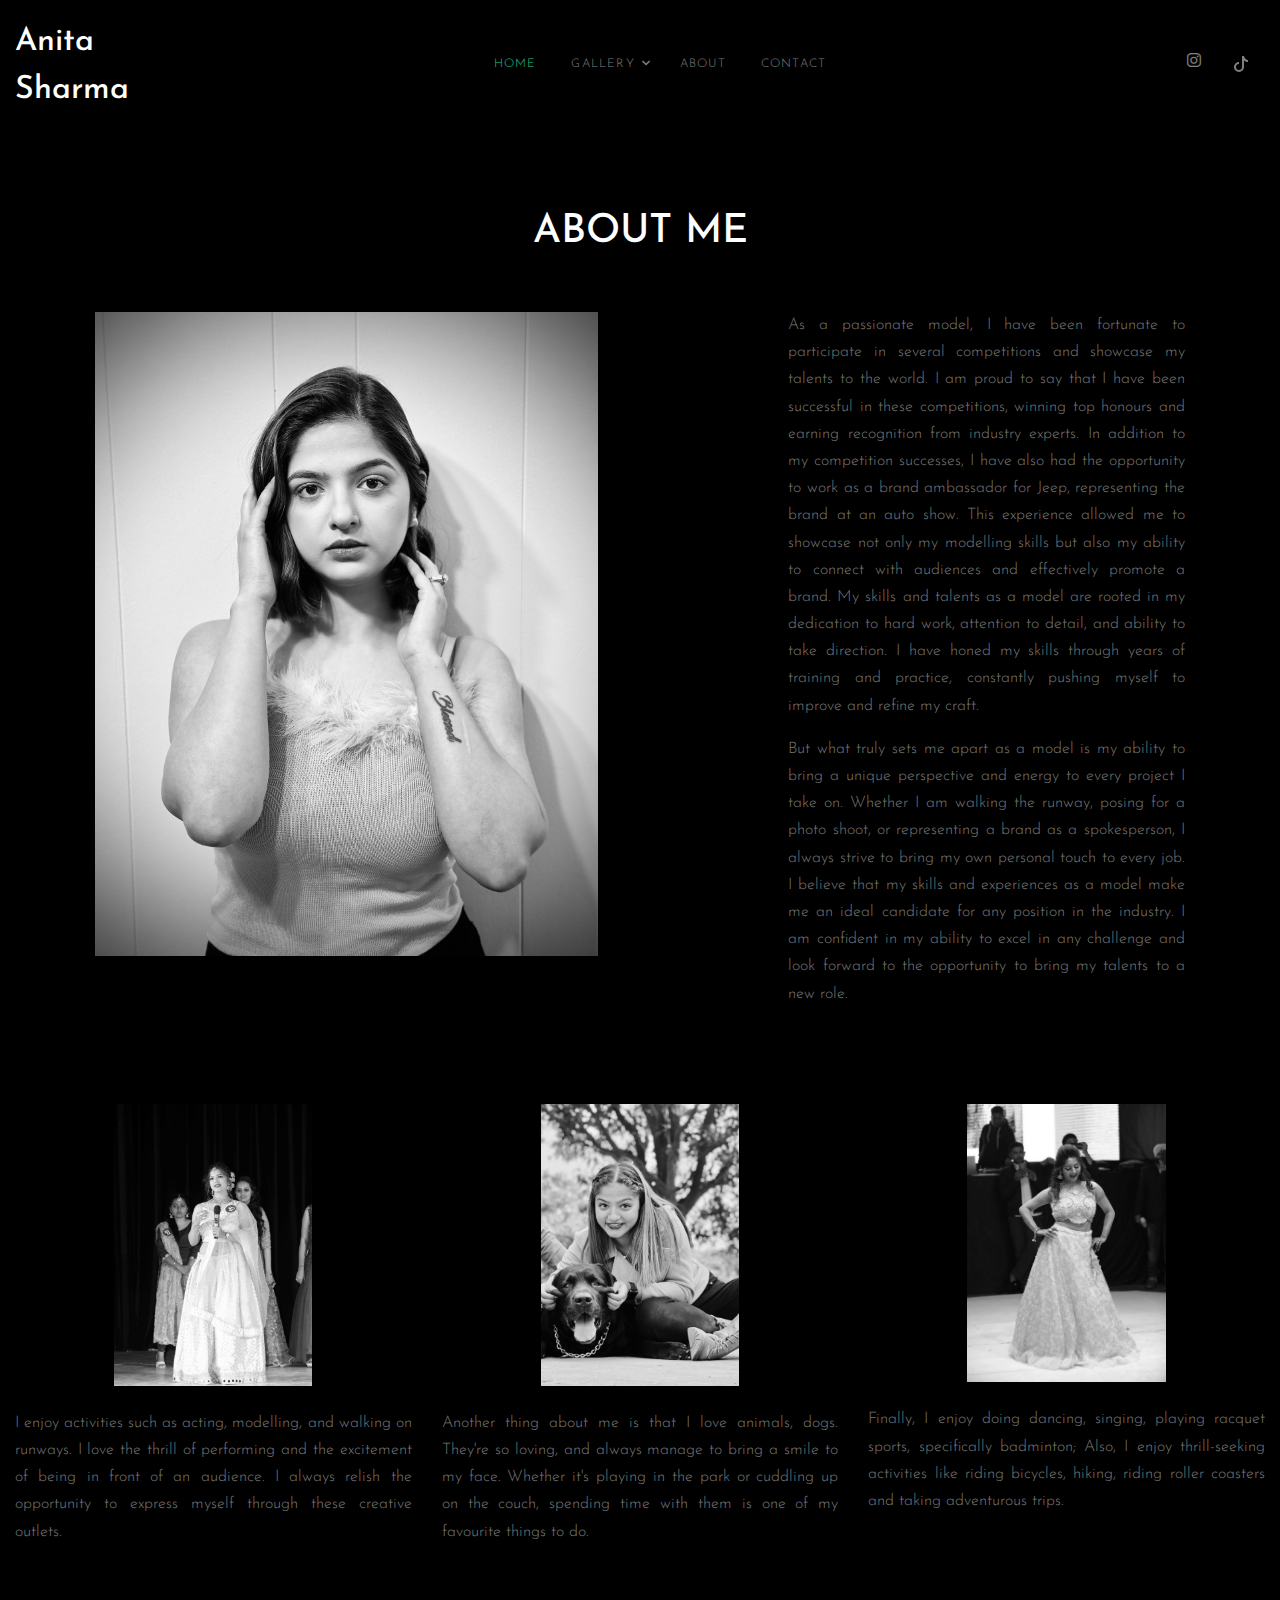
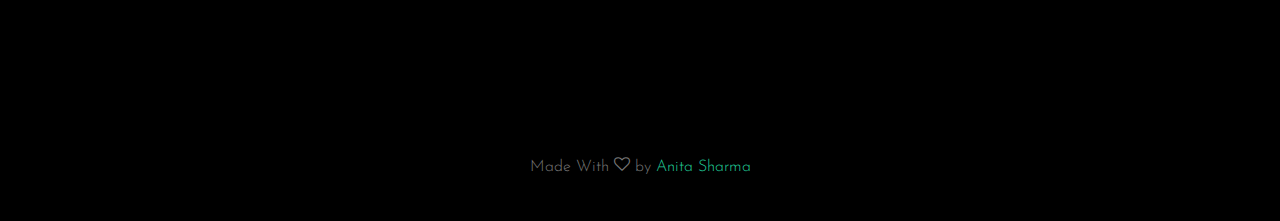
==== commit 024b9ece: "responsiveness added" ====
--- a/about.html
+++ b/about.html
@@ -105,10 +105,10 @@
         </div>
         
         <div class="row" style="justify-content: space-around;">
-          <div class="col-md-5">
+          <div class="col-md-12 col-lg-12 col-xl-5 pb-5">
             <img src="assets/img_about.jpg" alt="Images" class="img-fluid">
           </div>
-          <div class="col-md-4" style="margin:auto 0;">
+          <div class="col-md-12 col-lg-12 col-xl-4" style="margin:auto 0;">
            <p style="text-align:justify;">As a passionate model, I have been fortunate to participate in several competitions and showcase my talents to the world. I am proud to say that I have been successful in these competitions, winning top honours and earning recognition from industry experts.
             In addition to my competition successes, I have also had the opportunity to work as a brand ambassador for Jeep, representing the brand at an auto show. This experience allowed me to showcase not only my modelling skills but also my ability to connect with audiences and effectively promote a brand.
             My skills and talents as a model are rooted in my dedication to hard work, attention to detail, and ability to take direction. I have honed my skills through years of training and practice, constantly pushing myself to improve and refine my craft.</p>
@@ -119,15 +119,15 @@
 
 
         <div class="row site-section">
-          <div class="col-md-6 col-lg-6 col-xl-4 text-center ">
+          <div class="col-md-12 col-lg-12 col-xl-4 text-center ">
             <img src="assets/img_about_1.jpg" alt="Image" class="img-fluid w-50 mb-4" >
             <p class="mb-4"style="text-align:justify;">I enjoy activities such as acting, modelling, and walking on runways. I love the thrill of performing and the excitement of being in front of an audience. I always relish the opportunity to express myself through these creative outlets.</p>
           </div>
-          <div class="col-md-6 col-lg-6 col-xl-4 text-center ">
+          <div class="col-md-12 col-lg-12 col-xl-4 text-center ">
             <img src="assets/img_about_2.jpg" alt="Image" class="img-fluid w-50 mb-4">
             <p class="mb-4"style="text-align:justify;">Another thing about me is that I love animals, dogs. They're so loving, and always manage to bring a smile to my face. Whether it's playing in the park or cuddling up on the couch, spending time with them is one of my favourite things to do.</p>
           </div>
-          <div class="col-md-6 col-lg-6 col-xl-4 text-center ">
+          <div class="col-md-12 col-lg-12 col-xl-4 text-center ">
             <img src="assets/img_about_3.jpg" alt="Image" class="img-fluid w-50 mb-4">
             <p class="mb-4"style="text-align:justify;">Finally, I enjoy doing dancing, singing, playing racquet sports, specifically badminton; Also, I enjoy thrill-seeking activities like riding bicycles, hiking, riding roller coasters and taking adventurous trips.</p>
           </div>
--- a/css/style.css
+++ b/css/style.css
@@ -1,4 +1,19 @@
 /* Base */
+
+@media (max-width: 550px) {
+  .myImages{
+    height: 450px !important;
+} 
+.site-section-heading{
+  font-size: 2rem !important;
+}
+}
+@media (min-width: 800px) and (max-width: 1260px) {
+  .myImages{
+    height: 300px !important;
+} }
+
+
 body {
   line-height: 1.7;
   color: #777;
@@ -98,7 +113,7 @@
   font-size: 2.5rem; }
   @media (min-width: 768px) {
     .site-section-heading {
-      font-size: 4rem; } }
+      font-size: 2.5rem; } }
   .site-section-heading:after {
     content: "";
     left: 0%;
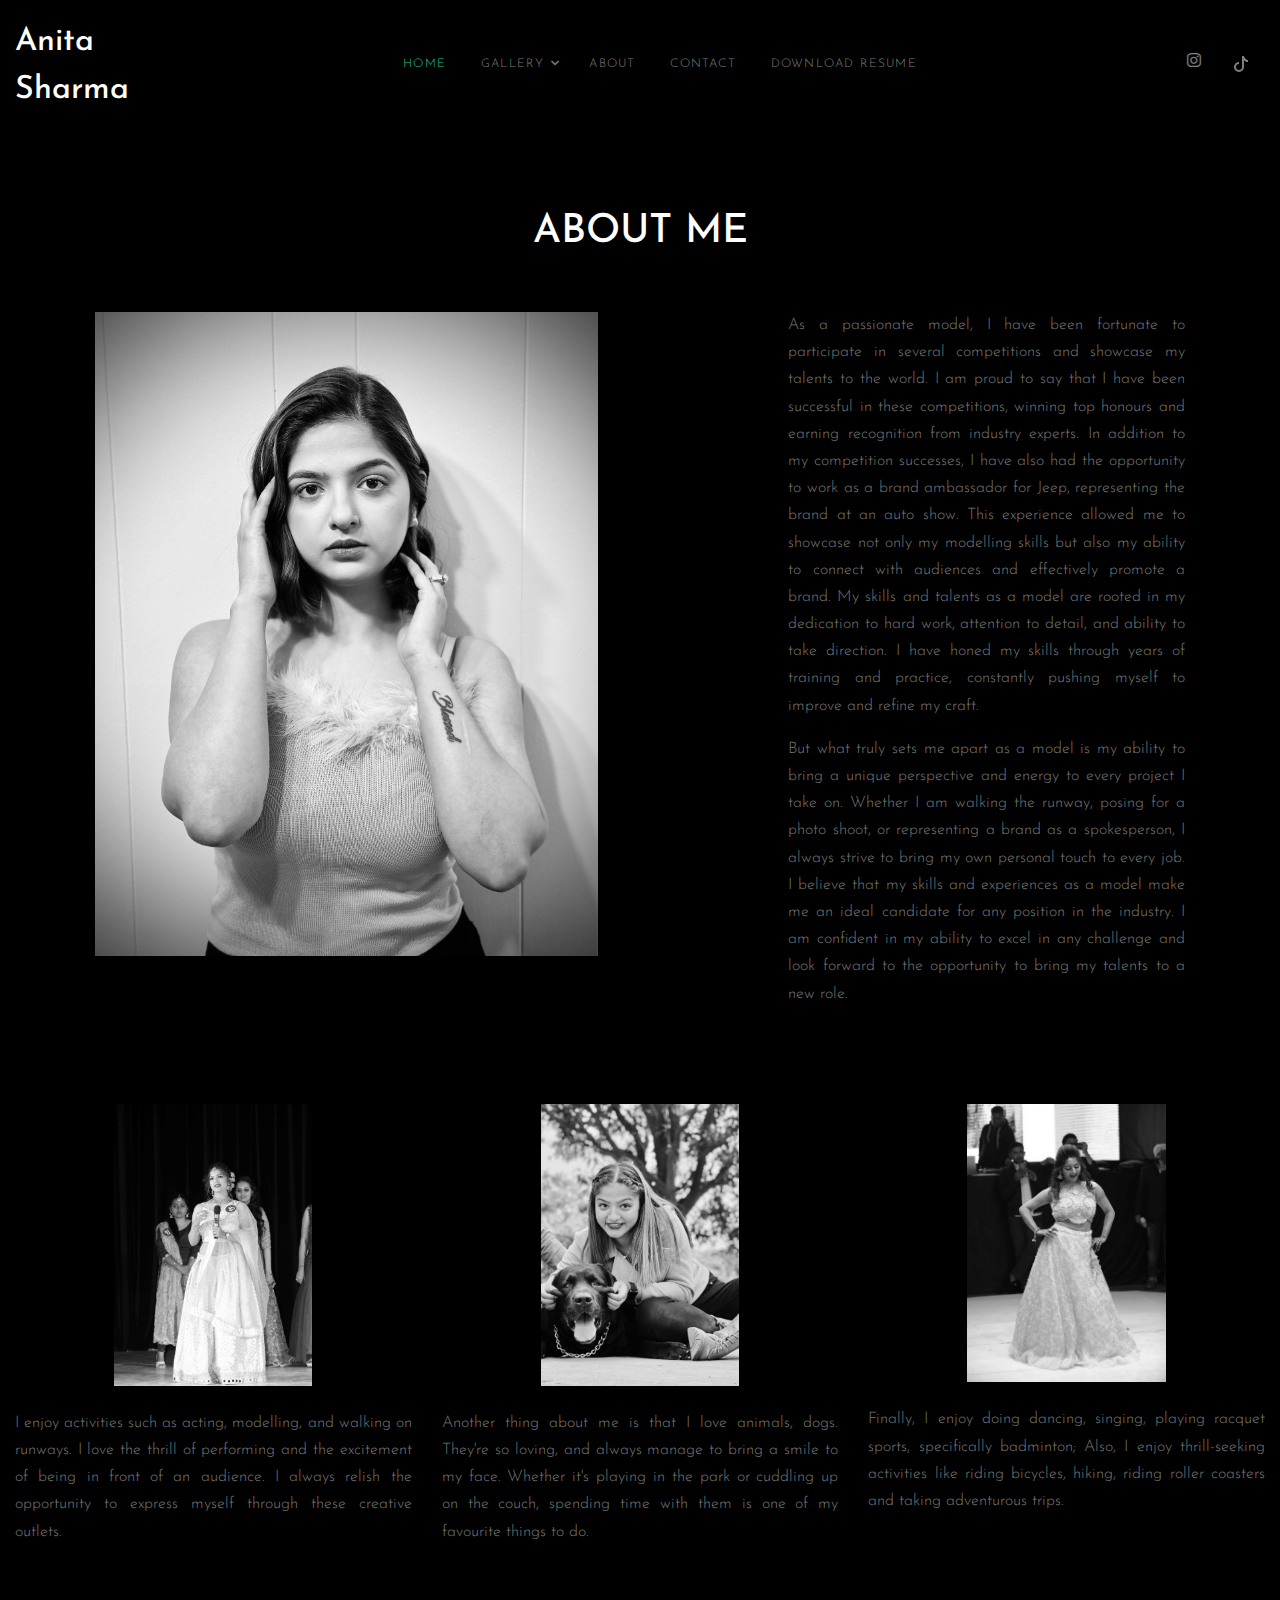
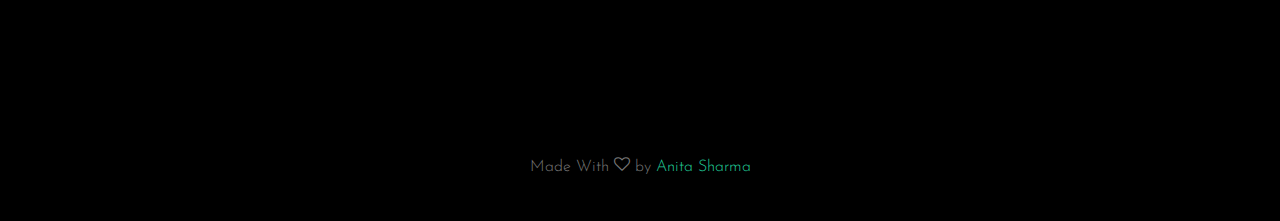
==== commit 9147bd9c: "resume added" ====
--- a/about.html
+++ b/about.html
@@ -66,6 +66,8 @@
                 </li>
                 <li><a href="about.html">About</a></li>
                 <li><a href="contact.html">Contact</a></li>
+                <li><a href="assets/Resume-Anita.pdf" download="Resume-Anita">Download Resume</a></li>
+
               </ul>
             </nav>
           </div>
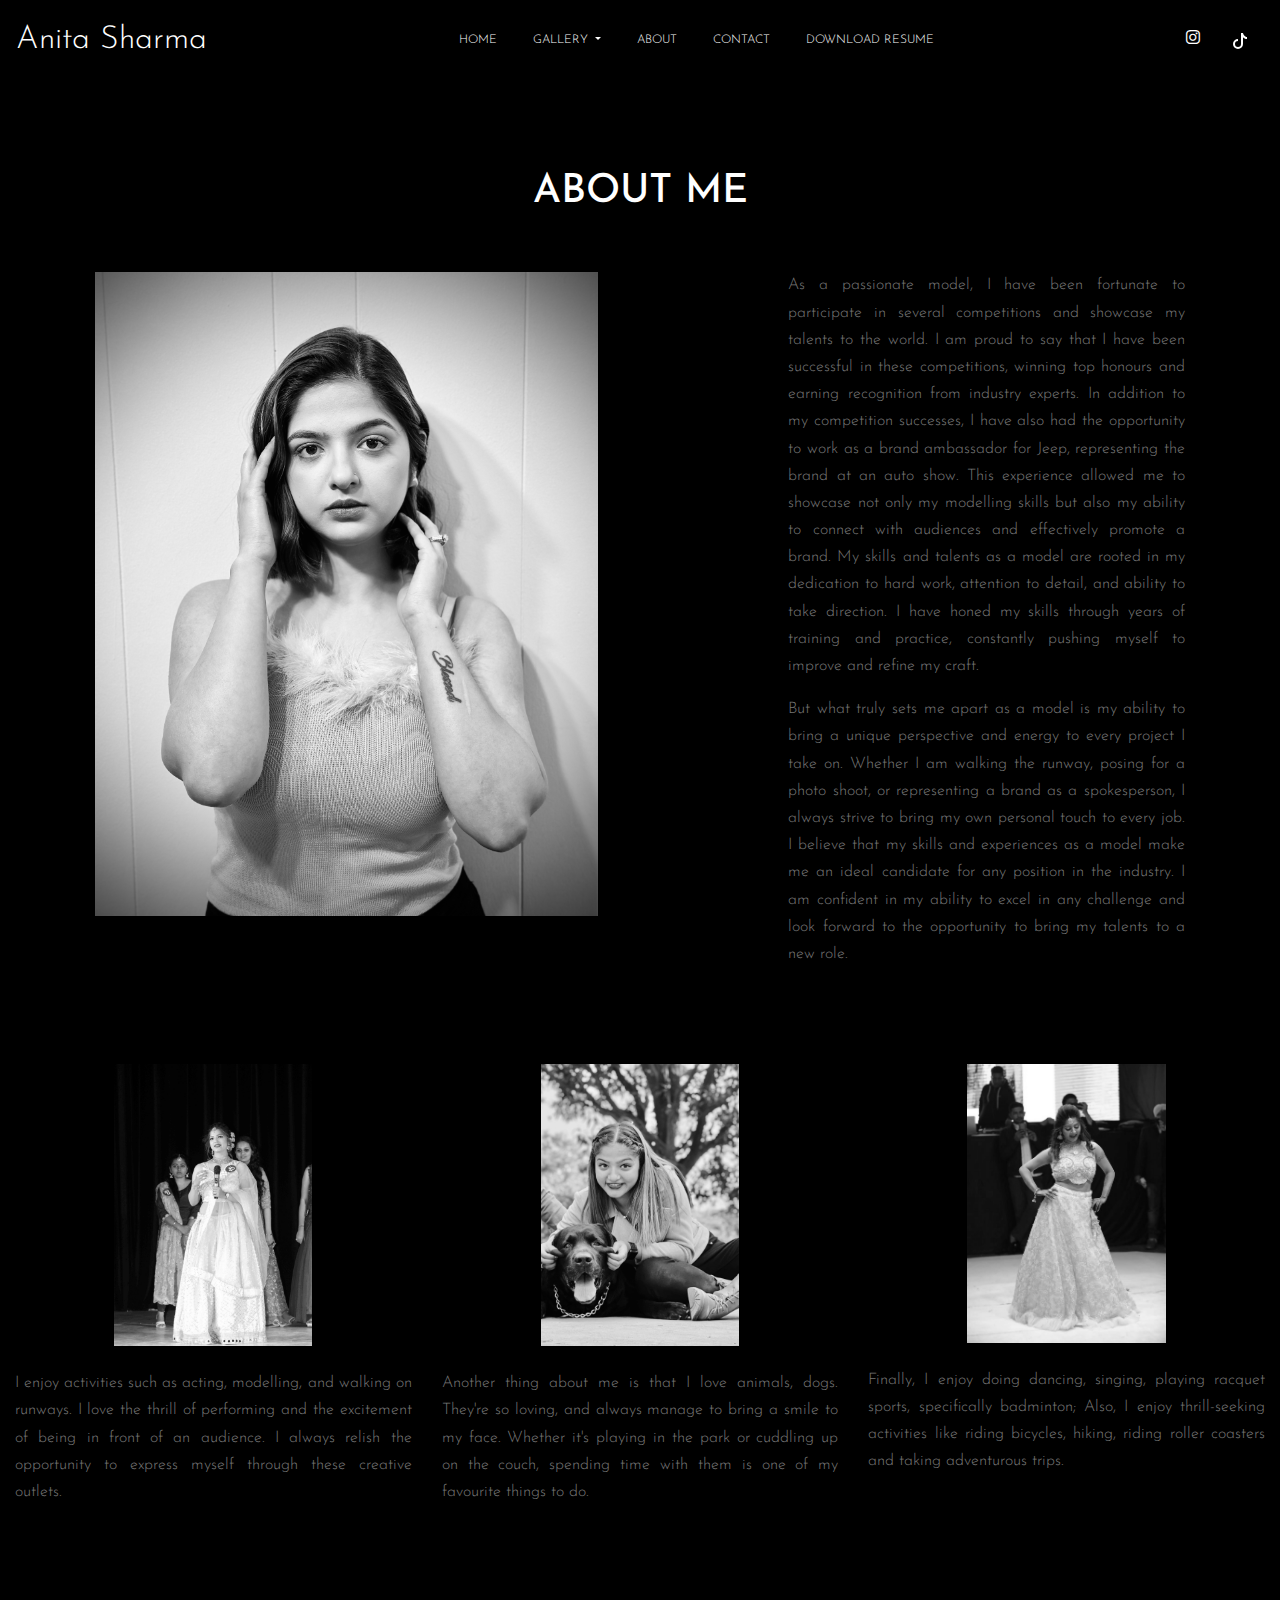
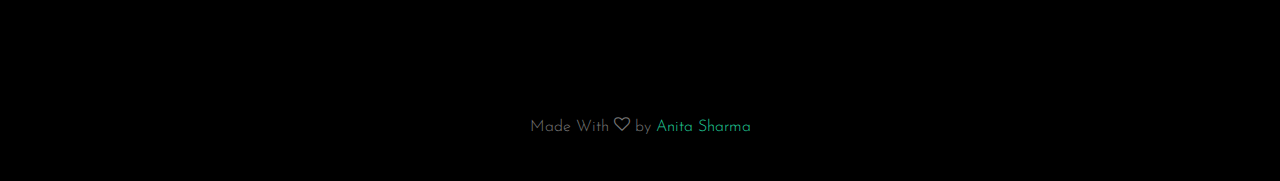
==== commit eab56646: "responsive header" ====
--- a/about.html
+++ b/about.html
@@ -40,7 +40,55 @@
       <div class="site-mobile-menu-body"></div>
     </div>
     
-    <header class="site-navbar py-3" role="banner">
+    <nav class="navbar navbar-expand-lg navbar-light pb-3">
+      <a class="navbar-brand f-2rem" href="#">Anita Sharma</a>
+      <button class="navbar-toggler" type="button" data-toggle="collapse" data-target="#navbarSupportedContent" aria-controls="navbarSupportedContent" aria-expanded="false" aria-label="Toggle navigation">
+        <span class="navbar-toggler-icon"></span>
+      </button>
+    
+      <div class="collapse navbar-collapse" id="navbarSupportedContent">
+        
+        <ul class="navbar-nav mr-auto header-list">
+
+          <li class="nav-item active">
+            <a class="nav-link text-uppercase f-12px"href="index.html">Home </a>
+          </li>
+          <li class="nav-item dropdown">
+            <a class="nav-link dropdown-toggle text-uppercase f-12px" href="#" id="navbarDropdown" role="button" data-toggle="dropdown" aria-haspopup="true" aria-expanded="false">
+              Gallery
+            </a>
+            <div class="dropdown-menu" aria-labelledby="navbarDropdown">
+              <a class="dropdown-item text-uppercase f-12px" href="single.html#naturalPhotos">Natural</a>
+              <a class="dropdown-item text-uppercase f-12px" href="single.html#fashionPhotos">Fashion</a>
+              <a class="dropdown-item text-uppercase f-12px" href="single.html#runwayPhotos">Runways</a>
+              <a class="dropdown-item text-uppercase f-12px" href="single.html#sportPhotos">Sports</a>
+              <a class="dropdown-item text-uppercase f-12px" href="single.html#attirePhotos">Traditional Attires</a>
+            </div>
+          </li>
+          <li class="nav-item">
+            <a class="nav-link text-uppercase f-12px" href="about.html">About</a>
+          </li>
+          <li class="nav-item">
+            <a class="nav-link text-uppercase f-12px" href="contact.html">Contact</a>
+          </li>
+          <li class="nav-item">
+            <a class="nav-link text-uppercase f-12px" href="assets/Resume-Anita.pdf" download="Resume-Anita">Download Resume</a>
+          </li>
+        </ul>
+        <ul class="site-menu js-clone-nav ml-auto list-unstyled d-flex text-right mb-0" data-class="social">
+          <li>
+            <a href="https://www.instagram.com/anusharma0313/"  target="_blank" class="pl-3 pr-3" style= "width:16px; height:16px;"><span class="icon-instagram"></span></a>
+          </li>
+          <li>
+            <a href="https://www.tiktok.com/@anusharma0313/" target="_blank" class="pl-3 pr-3"><span><svg xmlns="http://www.w3.org/2000/svg" width="16" height="16" fill="currentColor" class="bi bi-tiktok" viewBox="0 0 16 16">
+              <path d="M9 0h1.98c.144.715.54 1.617 1.235 2.512C12.895 3.389 13.797 4 15 4v2c-1.753 0-3.07-.814-4-1.829V11a5 5 0 1 1-5-5v2a3 3 0 1 0 3 3V0Z"/>
+            </svg></span></a>
+          </li>
+        </ul>
+      </div>
+    </nav>
+    
+    <!-- <header class="site-navbar py-3" role="banner">
 
       <div class="container-fluid">
         <div class="row align-items-center">
@@ -89,7 +137,7 @@
 
         </div>
       </div>     
-    </header>
+    </header> -->
 
     <div class="site-section"  data-aos="fade">
       <div class="container-fluid">
--- a/css/style.css
+++ b/css/style.css
@@ -1,17 +1,20 @@
 /* Base */
 
 @media (max-width: 550px) {
-  .myImages{
+  .myImages {
     height: 450px !important;
-} 
-.site-section-heading{
-  font-size: 2rem !important;
-}
-}
+  }
+
+  .site-section-heading {
+    font-size: 2rem !important;
+  }
+}
+
 @media (min-width: 800px) and (max-width: 1260px) {
-  .myImages{
+  .myImages {
     height: 300px !important;
-} }
+  }
+}
 
 
 body {
@@ -19,28 +22,36 @@
   color: #777;
   font-weight: 300;
   font-size: 1rem;
-  background: #000; }
+  background: #000;
+}
 
 ::-moz-selection {
   background: #000;
-  color: #fff; }
+  color: #fff;
+}
 
 ::selection {
   background: #000;
-  color: #fff; }
+  color: #fff;
+}
 
 a {
   -webkit-transition: .3s all ease;
   -o-transition: .3s all ease;
-  transition: .3s all ease; }
-  a:hover {
-    text-decoration: none; }
+  transition: .3s all ease;
+}
+
+a:hover {
+  text-decoration: none;
+}
 
 .text-black {
-  color: #000 !important; }
+  color: #000 !important;
+}
 
 .bg-black {
-  background: #000 !important; }
+  background: #000 !important;
+}
 
 .site-wrap:before {
   -webkit-transition: .3s all ease-in-out;
@@ -55,154 +66,234 @@
   right: 0;
   bottom: 0;
   opacity: 0;
-  visibility: hidden; }
+  visibility: hidden;
+}
 
 .offcanvas-menu .site-wrap {
   position: absolute;
   height: 100%;
   width: 100%;
   z-index: 2;
-  overflow: hidden; }
-  .offcanvas-menu .site-wrap:before {
-    opacity: 1;
-    visibility: visible; }
+  overflow: hidden;
+}
+
+.offcanvas-menu .site-wrap:before {
+  opacity: 1;
+  visibility: visible;
+}
 
 .btn {
-  border-radius: 0; }
-  .btn:hover, .btn:active, .btn:focus {
-    outline: none;
-    -webkit-box-shadow: none;
-    box-shadow: none; }
-  .btn.btn-black {
-    color: #fff;
-    background-color: #000; }
-    .btn.btn-black:hover {
-      color: #000;
-      background-color: #fff; }
+  border-radius: 0;
+}
+
+.btn:hover,
+.btn:active,
+.btn:focus {
+  outline: none;
+  -webkit-box-shadow: none;
+  box-shadow: none;
+}
+
+.btn.btn-black {
+  color: #fff;
+  background-color: #000;
+}
+
+.btn.btn-black:hover {
+  color: #000;
+  background-color: #fff;
+}
 
 .line-height-1 {
-  line-height: 1 !important; }
+  line-height: 1 !important;
+}
 
 .bg-black {
-  background: #000; }
+  background: #000;
+}
 
 .form-control {
   height: 43px;
   border-radius: 0;
   background: transparent;
   border-color: #777;
-  color: #fff !important; }
-  .form-control:active, .form-control:focus {
-    border-color: #20c997;
-    background: transparent; }
-  .form-control:hover, .form-control:active, .form-control:focus {
-    -webkit-box-shadow: none !important;
-    box-shadow: none !important; }
+  color: #fff !important;
+}
+
+.form-control:active,
+.form-control:focus {
+  border-color: #20c997;
+  background: transparent;
+}
+
+.form-control:hover,
+.form-control:active,
+.form-control:focus {
+  -webkit-box-shadow: none !important;
+  box-shadow: none !important;
+}
 
 .site-section {
-  padding: 2.5em 0; }
-  @media (min-width: 768px) {
-    .site-section {
-      padding: 5em 0; } }
-  .site-section.site-section-sm {
-    padding: 4em 0; }
+  padding: 2.5em 0;
+}
+
+@media (min-width: 768px) {
+  .site-section {
+    padding: 5em 0;
+  }
+}
+
+.site-section.site-section-sm {
+  padding: 4em 0;
+}
 
 .site-section-heading {
   color: #fff;
   position: relative;
-  font-size: 2.5rem; }
-  @media (min-width: 768px) {
-    .site-section-heading {
-      font-size: 2.5rem; } }
-  .site-section-heading:after {
-    content: "";
-    left: 0%;
-    bottom: 0;
-    position: absolute;
-    width: 100px;
-    height: 1px;
-    background: #000; }
-  .site-section-heading.text-center:after {
-    content: "";
-    -webkit-transform: translateX(-50%);
-    -ms-transform: translateX(-50%);
-    transform: translateX(-50%);
-    content: "";
-    left: 50%;
-    bottom: 0;
-    position: absolute;
-    width: 100px;
-    height: 1px;
-    background: #000; }
+  font-size: 2.5rem;
+}
+
+@media (min-width: 768px) {
+  .site-section-heading {
+    font-size: 2.5rem;
+  }
+}
+
+.site-section-heading:after {
+  content: "";
+  left: 0%;
+  bottom: 0;
+  position: absolute;
+  width: 100px;
+  height: 1px;
+  background: #000;
+}
+
+.site-section-heading.text-center:after {
+  content: "";
+  -webkit-transform: translateX(-50%);
+  -ms-transform: translateX(-50%);
+  transform: translateX(-50%);
+  content: "";
+  left: 50%;
+  bottom: 0;
+  position: absolute;
+  width: 100px;
+  height: 1px;
+  background: #000;
+}
 
 .border-top {
-  border-top: 1px solid #edf0f5 !important; }
+  border-top: 1px solid #edf0f5 !important;
+}
 
 .site-footer {
   padding: 4em 0;
-  background: #333333; }
-  @media (min-width: 768px) {
-    .site-footer {
-      padding: 8em 0; } }
-  .site-footer p {
-    color: #737373; }
-  .site-footer h2, .site-footer h3, .site-footer h4, .site-footer h5 {
-    color: #fff; }
-  .site-footer a {
-    color: #999999; }
-    .site-footer a:hover {
-      color: white; }
-  .site-footer ul li {
-    margin-bottom: 10px; }
-  .site-footer .footer-heading {
-    font-size: 20px;
-    color: #fff; }
+  background: #333333;
+}
+
+@media (min-width: 768px) {
+  .site-footer {
+    padding: 8em 0;
+  }
+}
+
+.site-footer p {
+  color: #737373;
+}
+
+.site-footer h2,
+.site-footer h3,
+.site-footer h4,
+.site-footer h5 {
+  color: #fff;
+}
+
+.site-footer a {
+  color: #999999;
+}
+
+.site-footer a:hover {
+  color: white;
+}
+
+.site-footer ul li {
+  margin-bottom: 10px;
+}
+
+.site-footer .footer-heading {
+  font-size: 20px;
+  color: #fff;
+}
 
 .bg-text-line {
   display: inline;
   background: #000;
   -webkit-box-shadow: 20px 0 0 #000, -20px 0 0 #000;
-  box-shadow: 20px 0 0 #000, -20px 0 0 #000; }
+  box-shadow: 20px 0 0 #000, -20px 0 0 #000;
+}
 
 .text-white-opacity-05 {
-  color: rgba(255, 255, 255, 0.5); }
+  color: rgba(255, 255, 255, 0.5);
+}
 
 .text-black-opacity-05 {
-  color: rgba(0, 0, 0, 0.5); }
+  color: rgba(0, 0, 0, 0.5);
+}
 
 .hover-bg-enlarge {
   overflow: hidden;
-  position: relative; }
-  @media (max-width: 991.98px) {
-    .hover-bg-enlarge {
-      height: auto !important; } }
-  .hover-bg-enlarge > div {
-    -webkit-transform: scale(1);
-    -ms-transform: scale(1);
-    transform: scale(1);
-    -webkit-transition: .8s all ease-in-out;
-    -o-transition: .8s all ease-in-out;
-    transition: .8s all ease-in-out; }
-  .hover-bg-enlarge:hover > div, .hover-bg-enlarge:focus > div, .hover-bg-enlarge:active > div {
-    -webkit-transform: scale(1.2);
-    -ms-transform: scale(1.2);
-    transform: scale(1.2); }
-  @media (max-width: 991.98px) {
-    .hover-bg-enlarge .bg-image-md-height {
-      height: 300px !important; } }
+  position: relative;
+}
+
+@media (max-width: 991.98px) {
+  .hover-bg-enlarge {
+    height: auto !important;
+  }
+}
+
+.hover-bg-enlarge>div {
+  -webkit-transform: scale(1);
+  -ms-transform: scale(1);
+  transform: scale(1);
+  -webkit-transition: .8s all ease-in-out;
+  -o-transition: .8s all ease-in-out;
+  transition: .8s all ease-in-out;
+}
+
+.hover-bg-enlarge:hover>div,
+.hover-bg-enlarge:focus>div,
+.hover-bg-enlarge:active>div {
+  -webkit-transform: scale(1.2);
+  -ms-transform: scale(1.2);
+  transform: scale(1.2);
+}
+
+@media (max-width: 991.98px) {
+  .hover-bg-enlarge .bg-image-md-height {
+    height: 300px !important;
+  }
+}
 
 .bg-image {
   background-size: cover;
   background-position: center center;
-  background-repeat: no-repeat; }
+  background-repeat: no-repeat;
+}
 
 @media (max-width: 991.98px) {
   .img-md-fluid {
-    max-width: 100%; } }
+    max-width: 100%;
+  }
+}
 
 @media (max-width: 991.98px) {
-  .display-1, .display-3 {
-    font-size: 3rem; } }
+
+  .display-1,
+  .display-3 {
+    font-size: 3rem;
+  }
+}
 
 .play-single-big {
   width: 90px;
@@ -214,160 +305,237 @@
   position: relative;
   -webkit-transition: .3s all ease-in-out;
   -o-transition: .3s all ease-in-out;
-  transition: .3s all ease-in-out; }
-  .play-single-big > span {
-    font-size: 50px;
-    position: absolute;
-    top: 50%;
-    left: 50%;
-    -webkit-transform: translate(-40%, -50%);
-    -ms-transform: translate(-40%, -50%);
-    transform: translate(-40%, -50%); }
-  .play-single-big:hover {
-    width: 120px;
-    height: 120px; }
+  transition: .3s all ease-in-out;
+}
+
+.play-single-big>span {
+  font-size: 50px;
+  position: absolute;
+  top: 50%;
+  left: 50%;
+  -webkit-transform: translate(-40%, -50%);
+  -ms-transform: translate(-40%, -50%);
+  transform: translate(-40%, -50%);
+}
+
+.play-single-big:hover {
+  width: 120px;
+  height: 120px;
+}
 
 .overlap-to-top {
-  margin-top: -150px; }
+  margin-top: -150px;
+}
 
 /* Navbar */
 .site-navbar {
   margin-bottom: 0px;
   z-index: 9;
-  position: relative; }
-  .site-navbar.transparent {
-    background: transparent; }
-  .site-navbar.absolute {
-    position: absolute;
-    top: 0;
-    left: 0;
-    width: 100%; }
-  .site-navbar .site-logo {
-    position: absolute;
-    left: 0;
-    top: 0;
-    margin-top: -20px;
-    color: #fff; }
-  .site-navbar .site-navigation.border-bottom {
-    border-bottom: 1px solid #f3f3f4 !important; }
-  .site-navbar .site-navigation .site-menu {
-    margin-bottom: 0; }
-    .site-navbar .site-navigation .site-menu .active > a {
-      color: #20c997; }
-    .site-navbar .site-navigation .site-menu a {
-      text-decoration: none !important;
-      font-size: 15px;
-      display: inline-block; }
-    .site-navbar .site-navigation .site-menu > li {
-      display: inline-block;
-      padding: 10px 5px; }
-      .site-navbar .site-navigation .site-menu > li > a {
-        padding: 10px 10px;
-        text-transform: uppercase;
-        letter-spacing: .1em;
-        color: rgba(255, 255, 255, 0.5);
-        font-size: 12px;
-        text-decoration: none !important; }
-        .site-navbar .site-navigation .site-menu > li > a:hover {
-          color: #20c997; }
-    .site-navbar .site-navigation .site-menu .has-children {
-      position: relative; }
-      .site-navbar .site-navigation .site-menu .has-children > a {
-        position: relative;
-        padding-right: 20px; }
-        .site-navbar .site-navigation .site-menu .has-children > a:before {
-          position: absolute;
-          content: "\e313";
-          font-size: 16px;
-          top: 50%;
-          right: 0;
-          -webkit-transform: translateY(-50%);
-          -ms-transform: translateY(-50%);
-          transform: translateY(-50%);
-          font-family: 'icomoon'; }
-      .site-navbar .site-navigation .site-menu .has-children .dropdown {
-        visibility: hidden;
-        opacity: 0;
-        top: 100%;
-        position: absolute;
-        text-align: left;
-        border-top: 2px solid #20c997;
-        -webkit-box-shadow: 0 2px 10px -2px rgba(0, 0, 0, 0.1);
-        box-shadow: 0 2px 10px -2px rgba(0, 0, 0, 0.1);
-        border-left: 1px solid #edf0f5;
-        border-right: 1px solid #edf0f5;
-        border-bottom: 1px solid #edf0f5;
-        padding: 0px 0;
-        margin-top: 20px;
-        margin-left: 0px;
-        background: #fff;
-        -webkit-transition: 0.2s 0s;
-        -o-transition: 0.2s 0s;
-        transition: 0.2s 0s; }
-        .site-navbar .site-navigation .site-menu .has-children .dropdown.arrow-top {
-          position: absolute; }
-          .site-navbar .site-navigation .site-menu .has-children .dropdown.arrow-top:before {
-            bottom: 100%;
-            left: 20%;
-            border: solid transparent;
-            content: " ";
-            height: 0;
-            width: 0;
-            position: absolute;
-            pointer-events: none; }
-          .site-navbar .site-navigation .site-menu .has-children .dropdown.arrow-top:before {
-            border-color: rgba(136, 183, 213, 0);
-            border-bottom-color: #fff;
-            border-width: 10px;
-            margin-left: -10px; }
-        .site-navbar .site-navigation .site-menu .has-children .dropdown a {
-          font-size: 16px;
-          text-transform: none;
-          letter-spacing: normal;
-          -webkit-transition: 0s all;
-          -o-transition: 0s all;
-          transition: 0s all;
-          color: #343a40; }
-        .site-navbar .site-navigation .site-menu .has-children .dropdown .active > a {
-          color: #20c997 !important; }
-        .site-navbar .site-navigation .site-menu .has-children .dropdown > li {
-          list-style: none;
-          padding: 0;
-          margin: 0;
-          min-width: 200px; }
-          .site-navbar .site-navigation .site-menu .has-children .dropdown > li > a {
-            padding: 9px 20px;
-            display: block; }
-            .site-navbar .site-navigation .site-menu .has-children .dropdown > li > a:hover {
-              background: #f4f5f9;
-              color: #25262a; }
-          .site-navbar .site-navigation .site-menu .has-children .dropdown > li.has-children > a:before {
-            content: "\e315";
-            right: 20px; }
-          .site-navbar .site-navigation .site-menu .has-children .dropdown > li.has-children > .dropdown, .site-navbar .site-navigation .site-menu .has-children .dropdown > li.has-children > ul {
-            left: 100%;
-            top: 0; }
-          .site-navbar .site-navigation .site-menu .has-children .dropdown > li.has-children:hover > a, .site-navbar .site-navigation .site-menu .has-children .dropdown > li.has-children:active > a, .site-navbar .site-navigation .site-menu .has-children .dropdown > li.has-children:focus > a {
-            background: #f4f5f9;
-            color: #25262a; }
-      .site-navbar .site-navigation .site-menu .has-children a {
-        text-transform: uppercase; }
-      .site-navbar .site-navigation .site-menu .has-children:hover > a, .site-navbar .site-navigation .site-menu .has-children:focus > a, .site-navbar .site-navigation .site-menu .has-children:active > a {
-        color: #20c997; }
-      .site-navbar .site-navigation .site-menu .has-children:hover, .site-navbar .site-navigation .site-menu .has-children:focus, .site-navbar .site-navigation .site-menu .has-children:active {
-        cursor: pointer; }
-        .site-navbar .site-navigation .site-menu .has-children:hover > .dropdown, .site-navbar .site-navigation .site-menu .has-children:focus > .dropdown, .site-navbar .site-navigation .site-menu .has-children:active > .dropdown {
-          -webkit-transition-delay: 0s;
-          -o-transition-delay: 0s;
-          transition-delay: 0s;
-          margin-top: 0px;
-          visibility: visible;
-          opacity: 1; }
+  position: relative;
+}
+
+.site-navbar.transparent {
+  background: transparent;
+}
+
+.site-navbar.absolute {
+  position: absolute;
+  top: 0;
+  left: 0;
+  width: 100%;
+}
+
+.site-navbar .site-logo {
+  position: absolute;
+  left: 0;
+  top: 0;
+  margin-top: -20px;
+  color: #fff;
+}
+
+.site-navbar .site-navigation.border-bottom {
+  border-bottom: 1px solid #f3f3f4 !important;
+}
+
+.site-navbar .site-navigation .site-menu {
+  margin-bottom: 0;
+}
+
+.site-navbar .site-navigation .site-menu .active>a {
+  color: #20c997;
+}
+
+.site-navbar .site-navigation .site-menu a {
+  text-decoration: none !important;
+  font-size: 15px;
+  display: inline-block;
+}
+
+.site-navbar .site-navigation .site-menu>li {
+  display: inline-block;
+  padding: 10px 5px;
+}
+
+.site-navbar .site-navigation .site-menu>li>a {
+  padding: 10px 10px;
+  text-transform: uppercase;
+  letter-spacing: .1em;
+  color: rgba(255, 255, 255, 0.5);
+  font-size: 12px;
+  text-decoration: none !important;
+}
+
+.site-navbar .site-navigation .site-menu>li>a:hover {
+  color: #20c997;
+}
+
+.site-navbar .site-navigation .site-menu .has-children {
+  position: relative;
+}
+
+.site-navbar .site-navigation .site-menu .has-children>a {
+  position: relative;
+  padding-right: 20px;
+}
+
+.site-navbar .site-navigation .site-menu .has-children>a:before {
+  position: absolute;
+  content: "\e313";
+  font-size: 16px;
+  top: 50%;
+  right: 0;
+  -webkit-transform: translateY(-50%);
+  -ms-transform: translateY(-50%);
+  transform: translateY(-50%);
+  font-family: 'icomoon';
+}
+
+.site-navbar .site-navigation .site-menu .has-children .dropdown {
+  visibility: hidden;
+  opacity: 0;
+  top: 100%;
+  position: absolute;
+  text-align: left;
+  border-top: 2px solid #20c997;
+  -webkit-box-shadow: 0 2px 10px -2px rgba(0, 0, 0, 0.1);
+  box-shadow: 0 2px 10px -2px rgba(0, 0, 0, 0.1);
+  border-left: 1px solid #edf0f5;
+  border-right: 1px solid #edf0f5;
+  border-bottom: 1px solid #edf0f5;
+  padding: 0px 0;
+  margin-top: 20px;
+  margin-left: 0px;
+  background: #fff;
+  -webkit-transition: 0.2s 0s;
+  -o-transition: 0.2s 0s;
+  transition: 0.2s 0s;
+}
+
+.site-navbar .site-navigation .site-menu .has-children .dropdown.arrow-top {
+  position: absolute;
+}
+
+.site-navbar .site-navigation .site-menu .has-children .dropdown.arrow-top:before {
+  bottom: 100%;
+  left: 20%;
+  border: solid transparent;
+  content: " ";
+  height: 0;
+  width: 0;
+  position: absolute;
+  pointer-events: none;
+}
+
+.site-navbar .site-navigation .site-menu .has-children .dropdown.arrow-top:before {
+  border-color: rgba(136, 183, 213, 0);
+  border-bottom-color: #fff;
+  border-width: 10px;
+  margin-left: -10px;
+}
+
+.site-navbar .site-navigation .site-menu .has-children .dropdown a {
+  font-size: 16px;
+  text-transform: none;
+  letter-spacing: normal;
+  -webkit-transition: 0s all;
+  -o-transition: 0s all;
+  transition: 0s all;
+  color: #343a40;
+}
+
+.site-navbar .site-navigation .site-menu .has-children .dropdown .active>a {
+  color: #20c997 !important;
+}
+
+.site-navbar .site-navigation .site-menu .has-children .dropdown>li {
+  list-style: none;
+  padding: 0;
+  margin: 0;
+  min-width: 200px;
+}
+
+.site-navbar .site-navigation .site-menu .has-children .dropdown>li>a {
+  padding: 9px 20px;
+  display: block;
+}
+
+.site-navbar .site-navigation .site-menu .has-children .dropdown>li>a:hover {
+  background: #f4f5f9;
+  color: #25262a;
+}
+
+.site-navbar .site-navigation .site-menu .has-children .dropdown>li.has-children>a:before {
+  content: "\e315";
+  right: 20px;
+}
+
+.site-navbar .site-navigation .site-menu .has-children .dropdown>li.has-children>.dropdown,
+.site-navbar .site-navigation .site-menu .has-children .dropdown>li.has-children>ul {
+  left: 100%;
+  top: 0;
+}
+
+.site-navbar .site-navigation .site-menu .has-children .dropdown>li.has-children:hover>a,
+.site-navbar .site-navigation .site-menu .has-children .dropdown>li.has-children:active>a,
+.site-navbar .site-navigation .site-menu .has-children .dropdown>li.has-children:focus>a {
+  background: #f4f5f9;
+  color: #25262a;
+}
+
+.site-navbar .site-navigation .site-menu .has-children a {
+  text-transform: uppercase;
+}
+
+.site-navbar .site-navigation .site-menu .has-children:hover>a,
+.site-navbar .site-navigation .site-menu .has-children:focus>a,
+.site-navbar .site-navigation .site-menu .has-children:active>a {
+  color: #20c997;
+}
+
+.site-navbar .site-navigation .site-menu .has-children:hover,
+.site-navbar .site-navigation .site-menu .has-children:focus,
+.site-navbar .site-navigation .site-menu .has-children:active {
+  cursor: pointer;
+}
+
+.site-navbar .site-navigation .site-menu .has-children:hover>.dropdown,
+.site-navbar .site-navigation .site-menu .has-children:focus>.dropdown,
+.site-navbar .site-navigation .site-menu .has-children:active>.dropdown {
+  -webkit-transition-delay: 0s;
+  -o-transition-delay: 0s;
+  transition-delay: 0s;
+  margin-top: 0px;
+  visibility: visible;
+  opacity: 1;
+}
 
 .site-menu[data-class="social"] a {
-  color: rgba(255, 255, 255, 0.5); }
-  .site-menu[data-class="social"] a:hover {
-    color: #fff; }
+  color: rgba(255, 255, 255, 0.5);
+}
+
+.site-menu[data-class="social"] a:hover {
+  color: #fff;
+}
 
 .site-mobile-menu {
   width: 300px;
@@ -384,181 +552,273 @@
   box-shadow: -10px 0 20px -10px rgba(0, 0, 0, 0.1);
   -webkit-transition: .3s all ease-in-out;
   -o-transition: .3s all ease-in-out;
-  transition: .3s all ease-in-out; }
-  .offcanvas-menu .site-mobile-menu {
-    -webkit-transform: translateX(0%);
-    -ms-transform: translateX(0%);
-    transform: translateX(0%); }
-  .site-mobile-menu .site-mobile-menu-header {
-    width: 100%;
-    float: left;
-    padding-left: 20px;
-    padding-right: 20px; }
-    .site-mobile-menu .site-mobile-menu-header .site-mobile-menu-close {
-      float: right;
-      margin-top: 8px; }
-      .site-mobile-menu .site-mobile-menu-header .site-mobile-menu-close span {
-        font-size: 30px;
-        display: inline-block;
-        padding-left: 10px;
-        padding-right: 0px;
-        line-height: 1;
-        cursor: pointer;
-        -webkit-transition: .3s all ease;
-        -o-transition: .3s all ease;
-        transition: .3s all ease; }
-        .site-mobile-menu .site-mobile-menu-header .site-mobile-menu-close span:hover {
-          color: #25262a; }
-    .site-mobile-menu .site-mobile-menu-header .site-mobile-menu-logo {
-      float: left;
-      margin-top: 10px;
-      margin-left: 0px; }
-      .site-mobile-menu .site-mobile-menu-header .site-mobile-menu-logo a {
-        display: inline-block;
-        text-transform: uppercase; }
-        .site-mobile-menu .site-mobile-menu-header .site-mobile-menu-logo a img {
-          max-width: 70px; }
-        .site-mobile-menu .site-mobile-menu-header .site-mobile-menu-logo a:hover {
-          text-decoration: none; }
-  .site-mobile-menu .site-mobile-menu-body {
-    overflow-y: scroll;
-    -webkit-overflow-scrolling: touch;
-    position: relative;
-    padding: 0 20px 20px 20px;
-    height: calc(100vh - 52px);
-    padding-bottom: 150px; }
-  .site-mobile-menu .site-nav-wrap {
-    padding: 0;
-    margin: 0;
-    list-style: none;
-    position: relative; }
-    .site-mobile-menu .site-nav-wrap a {
-      padding: 10px 20px;
-      display: block;
-      position: relative;
-      color: #212529; }
-      .site-mobile-menu .site-nav-wrap a:hover {
-        color: #20c997; }
-    .site-mobile-menu .site-nav-wrap li {
-      position: relative;
-      display: block; }
-      .site-mobile-menu .site-nav-wrap li.active > a {
-        color: #20c997; }
-    .site-mobile-menu .site-nav-wrap .arrow-collapse {
-      position: absolute;
-      right: 0px;
-      top: 10px;
-      z-index: 20;
-      width: 36px;
-      height: 36px;
-      text-align: center;
-      cursor: pointer;
-      border-radius: 50%; }
-      .site-mobile-menu .site-nav-wrap .arrow-collapse:hover {
-        background: #f8f9fa; }
-      .site-mobile-menu .site-nav-wrap .arrow-collapse:before {
-        font-size: 12px;
-        z-index: 20;
-        font-family: "icomoon";
-        content: "\f078";
-        position: absolute;
-        top: 50%;
-        left: 50%;
-        -webkit-transform: translate(-50%, -50%) rotate(-180deg);
-        -ms-transform: translate(-50%, -50%) rotate(-180deg);
-        transform: translate(-50%, -50%) rotate(-180deg);
-        -webkit-transition: .3s all ease;
-        -o-transition: .3s all ease;
-        transition: .3s all ease; }
-      .site-mobile-menu .site-nav-wrap .arrow-collapse.collapsed:before {
-        -webkit-transform: translate(-50%, -50%);
-        -ms-transform: translate(-50%, -50%);
-        transform: translate(-50%, -50%); }
-    .site-mobile-menu .site-nav-wrap > li {
-      display: block;
-      position: relative;
-      float: left;
-      width: 100%; }
-      .site-mobile-menu .site-nav-wrap > li > a {
-        padding-left: 20px;
-        font-size: 20px; }
-      .site-mobile-menu .site-nav-wrap > li > ul {
-        padding: 0;
-        margin: 0;
-        list-style: none; }
-        .site-mobile-menu .site-nav-wrap > li > ul > li {
-          display: block; }
-          .site-mobile-menu .site-nav-wrap > li > ul > li > a {
-            padding-left: 40px;
-            font-size: 16px; }
-          .site-mobile-menu .site-nav-wrap > li > ul > li > ul {
-            padding: 0;
-            margin: 0; }
-            .site-mobile-menu .site-nav-wrap > li > ul > li > ul > li {
-              display: block; }
-              .site-mobile-menu .site-nav-wrap > li > ul > li > ul > li > a {
-                font-size: 16px;
-                padding-left: 60px; }
-    .site-mobile-menu .site-nav-wrap[data-class="social"] {
-      float: left;
-      width: 100%;
-      margin-top: 30px;
-      padding-bottom: 5em; }
-      .site-mobile-menu .site-nav-wrap[data-class="social"] > li {
-        width: auto; }
-        .site-mobile-menu .site-nav-wrap[data-class="social"] > li:first-child a {
-          padding-left: 15px !important; }
+  transition: .3s all ease-in-out;
+}
+
+.offcanvas-menu .site-mobile-menu {
+  -webkit-transform: translateX(0%);
+  -ms-transform: translateX(0%);
+  transform: translateX(0%);
+}
+
+.site-mobile-menu .site-mobile-menu-header {
+  width: 100%;
+  float: left;
+  padding-left: 20px;
+  padding-right: 20px;
+}
+
+.site-mobile-menu .site-mobile-menu-header .site-mobile-menu-close {
+  float: right;
+  margin-top: 8px;
+}
+
+.site-mobile-menu .site-mobile-menu-header .site-mobile-menu-close span {
+  font-size: 30px;
+  display: inline-block;
+  padding-left: 10px;
+  padding-right: 0px;
+  line-height: 1;
+  cursor: pointer;
+  -webkit-transition: .3s all ease;
+  -o-transition: .3s all ease;
+  transition: .3s all ease;
+}
+
+.site-mobile-menu .site-mobile-menu-header .site-mobile-menu-close span:hover {
+  color: #25262a;
+}
+
+.site-mobile-menu .site-mobile-menu-header .site-mobile-menu-logo {
+  float: left;
+  margin-top: 10px;
+  margin-left: 0px;
+}
+
+.site-mobile-menu .site-mobile-menu-header .site-mobile-menu-logo a {
+  display: inline-block;
+  text-transform: uppercase;
+}
+
+.site-mobile-menu .site-mobile-menu-header .site-mobile-menu-logo a img {
+  max-width: 70px;
+}
+
+.site-mobile-menu .site-mobile-menu-header .site-mobile-menu-logo a:hover {
+  text-decoration: none;
+}
+
+.site-mobile-menu .site-mobile-menu-body {
+  overflow-y: scroll;
+  -webkit-overflow-scrolling: touch;
+  position: relative;
+  padding: 0 20px 20px 20px;
+  height: calc(100vh - 52px);
+  padding-bottom: 150px;
+}
+
+.site-mobile-menu .site-nav-wrap {
+  padding: 0;
+  margin: 0;
+  list-style: none;
+  position: relative;
+}
+
+.site-mobile-menu .site-nav-wrap a {
+  padding: 10px 20px;
+  display: block;
+  position: relative;
+  color: #212529;
+}
+
+.site-mobile-menu .site-nav-wrap a:hover {
+  color: #20c997;
+}
+
+.site-mobile-menu .site-nav-wrap li {
+  position: relative;
+  display: block;
+}
+
+.site-mobile-menu .site-nav-wrap li.active>a {
+  color: #20c997;
+}
+
+.site-mobile-menu .site-nav-wrap .arrow-collapse {
+  position: absolute;
+  right: 0px;
+  top: 10px;
+  z-index: 20;
+  width: 36px;
+  height: 36px;
+  text-align: center;
+  cursor: pointer;
+  border-radius: 50%;
+}
+
+.site-mobile-menu .site-nav-wrap .arrow-collapse:hover {
+  background: #f8f9fa;
+}
+
+.site-mobile-menu .site-nav-wrap .arrow-collapse:before {
+  font-size: 12px;
+  z-index: 20;
+  font-family: "icomoon";
+  content: "\f078";
+  position: absolute;
+  top: 50%;
+  left: 50%;
+  -webkit-transform: translate(-50%, -50%) rotate(-180deg);
+  -ms-transform: translate(-50%, -50%) rotate(-180deg);
+  transform: translate(-50%, -50%) rotate(-180deg);
+  -webkit-transition: .3s all ease;
+  -o-transition: .3s all ease;
+  transition: .3s all ease;
+}
+
+.site-mobile-menu .site-nav-wrap .arrow-collapse.collapsed:before {
+  -webkit-transform: translate(-50%, -50%);
+  -ms-transform: translate(-50%, -50%);
+  transform: translate(-50%, -50%);
+}
+
+.site-mobile-menu .site-nav-wrap>li {
+  display: block;
+  position: relative;
+  float: left;
+  width: 100%;
+}
+
+.site-mobile-menu .site-nav-wrap>li>a {
+  padding-left: 20px;
+  font-size: 20px;
+}
+
+.site-mobile-menu .site-nav-wrap>li>ul {
+  padding: 0;
+  margin: 0;
+  list-style: none;
+}
+
+.site-mobile-menu .site-nav-wrap>li>ul>li {
+  display: block;
+}
+
+.site-mobile-menu .site-nav-wrap>li>ul>li>a {
+  padding-left: 40px;
+  font-size: 16px;
+}
+
+.site-mobile-menu .site-nav-wrap>li>ul>li>ul {
+  padding: 0;
+  margin: 0;
+}
+
+.site-mobile-menu .site-nav-wrap>li>ul>li>ul>li {
+  display: block;
+}
+
+.site-mobile-menu .site-nav-wrap>li>ul>li>ul>li>a {
+  font-size: 16px;
+  padding-left: 60px;
+}
+
+.site-mobile-menu .site-nav-wrap[data-class="social"] {
+  float: left;
+  width: 100%;
+  margin-top: 30px;
+  padding-bottom: 5em;
+}
+
+.site-mobile-menu .site-nav-wrap[data-class="social"]>li {
+  width: auto;
+}
+
+.site-mobile-menu .site-nav-wrap[data-class="social"]>li:first-child a {
+  padding-left: 15px !important;
+}
 
 /* Blocks */
 .site-blocks-cover {
   background-size: cover;
   background-repeat: no-repeat;
   background-position: top;
-  background-position: center center; }
-  .site-blocks-cover.overlay {
-    position: relative; }
-    .site-blocks-cover.overlay:before {
-      position: absolute;
-      content: "";
-      left: 0;
-      bottom: 0;
-      right: 0;
-      top: 0;
-      background: rgba(0, 0, 0, 0.4); }
-  .site-blocks-cover .player {
-    position: absolute;
-    bottom: -250px;
-    width: 100%; }
-  .site-blocks-cover, .site-blocks-cover .row {
-    min-height: 600px;
-    height: calc(100vh - 73px); }
-  .site-blocks-cover.inner-page-cover, .site-blocks-cover.inner-page-cover .row {
-    min-height: 600px;
-    height: calc(30vh); }
-  .site-blocks-cover h2, .site-blocks-cover h3, .site-blocks-cover h4, .site-blocks-cover h5 {
-    color: #fff; }
+  background-position: center center;
+}
+
+.site-blocks-cover.overlay {
+  position: relative;
+}
+
+.site-blocks-cover.overlay:before {
+  position: absolute;
+  content: "";
+  left: 0;
+  bottom: 0;
+  right: 0;
+  top: 0;
+  background: rgba(0, 0, 0, 0.4);
+}
+
+.site-blocks-cover .player {
+  position: absolute;
+  bottom: -250px;
+  width: 100%;
+}
+
+.site-blocks-cover,
+.site-blocks-cover .row {
+  min-height: 600px;
+  height: calc(100vh - 73px);
+}
+
+.site-blocks-cover.inner-page-cover,
+.site-blocks-cover.inner-page-cover .row {
+  min-height: 600px;
+  height: calc(30vh);
+}
+
+.site-blocks-cover h2,
+.site-blocks-cover h3,
+.site-blocks-cover h4,
+.site-blocks-cover h5 {
+  color: #fff;
+}
+
+.site-blocks-cover h1 {
+  font-size: 30px;
+  font-weight: 900;
+  color: #fff;
+  line-height: 1.5;
+}
+
+@media (min-width: 768px) {
   .site-blocks-cover h1 {
-    font-size: 30px;
-    font-weight: 900;
-    color: #fff;
-    line-height: 1.5; }
-    @media (min-width: 768px) {
-      .site-blocks-cover h1 {
-        font-size: 50px; } }
-  .site-blocks-cover p {
-    color: #fff;
-    font-size: 1.2rem;
-    line-height: 1.5; }
-  .site-blocks-cover .intro-text {
-    font-size: 16px;
-    line-height: 1.5; }
-  @media (max-width: 991.98px) {
-    .site-blocks-cover .display-1 {
-      font-size: 3rem; } }
+    font-size: 50px;
+  }
+}
+
+.site-blocks-cover p {
+  color: #fff;
+  font-size: 1.2rem;
+  line-height: 1.5;
+}
+
+.site-blocks-cover .intro-text {
+  font-size: 16px;
+  line-height: 1.5;
+}
+
+@media (max-width: 991.98px) {
+  .site-blocks-cover .display-1 {
+    font-size: 3rem;
+  }
+}
 
 .site-block-subscribe .btn {
   padding-left: 20px;
-  padding-right: 20px; }
+  padding-right: 20px;
+}
 
 .site-block-subscribe .form-control {
   font-weight: 300;
@@ -567,307 +827,440 @@
   font-size: 22px;
   color: #fff;
   padding-left: 30px;
-  padding-right: 30px; }
-  .site-block-subscribe .form-control::-webkit-input-placeholder {
-    /* Chrome/Opera/Safari */
-    color: rgba(255, 255, 255, 0.5);
-    font-weight: 200;
-    font-style: italic; }
-  .site-block-subscribe .form-control::-moz-placeholder {
-    /* Firefox 19+ */
-    color: rgba(255, 255, 255, 0.5);
-    font-weight: 200;
-    font-style: italic; }
-  .site-block-subscribe .form-control:-ms-input-placeholder {
-    /* IE 10+ */
-    color: rgba(255, 255, 255, 0.5);
-    font-weight: 200;
-    font-style: italic; }
-  .site-block-subscribe .form-control:-moz-placeholder {
-    /* Firefox 18- */
-    color: rgba(255, 255, 255, 0.5);
-    font-weight: 200;
-    font-style: italic; }
+  padding-right: 30px;
+}
+
+.site-block-subscribe .form-control::-webkit-input-placeholder {
+  /* Chrome/Opera/Safari */
+  color: rgba(255, 255, 255, 0.5);
+  font-weight: 200;
+  font-style: italic;
+}
+
+.site-block-subscribe .form-control::-moz-placeholder {
+  /* Firefox 19+ */
+  color: rgba(255, 255, 255, 0.5);
+  font-weight: 200;
+  font-style: italic;
+}
+
+.site-block-subscribe .form-control:-ms-input-placeholder {
+  /* IE 10+ */
+  color: rgba(255, 255, 255, 0.5);
+  font-weight: 200;
+  font-style: italic;
+}
+
+.site-block-subscribe .form-control:-moz-placeholder {
+  /* Firefox 18- */
+  color: rgba(255, 255, 255, 0.5);
+  font-weight: 200;
+  font-style: italic;
+}
 
 .bg-light {
-  background: #ccc; }
+  background: #ccc;
+}
 
 .team-member {
   position: relative;
   float: left;
   width: 100%;
-  overflow: hidden; }
-  .team-member img {
-    -webkit-transition: .3s all ease;
-    -o-transition: .3s all ease;
-    transition: .3s all ease;
-    -webkit-transform: scale(1);
-    -ms-transform: scale(1);
-    transform: scale(1); }
-  .team-member:before {
-    position: absolute;
-    content: "";
-    top: 0;
-    left: 0;
-    right: 0;
-    bottom: 0;
-    background: rgba(32, 201, 151, 0.8);
-    z-index: 2;
-    height: 100%;
-    width: 100%;
-    opacity: 0;
-    visibility: hidden;
-    -webkit-transition: .3s all ease;
-    -o-transition: .3s all ease;
-    transition: .3s all ease; }
-  .team-member .text {
-    top: 50%;
-    text-align: center;
-    position: absolute;
-    padding: 20px;
-    -webkit-transform: translateY(-30%);
-    -ms-transform: translateY(-30%);
-    transform: translateY(-30%);
-    -webkit-transition: .5s all ease;
-    -o-transition: .5s all ease;
-    transition: .5s all ease;
-    opacity: 0;
-    visibility: hidden;
-    color: #fff; }
-  .team-member:hover:before, .team-member:focus:before, .team-member:active:before {
-    opacity: 1;
-    visibility: visible; }
-  .team-member:hover img, .team-member:focus img, .team-member:active img {
-    -webkit-transform: scale(1.1);
-    -ms-transform: scale(1.1);
-    transform: scale(1.1); }
-  .team-member:hover .text, .team-member:focus .text, .team-member:active .text {
-    -webkit-transform: translateY(-50%);
-    -ms-transform: translateY(-50%);
-    transform: translateY(-50%);
-    -webkit-transition-delay: .2s;
-    -o-transition-delay: .2s;
-    transition-delay: .2s;
-    opacity: 1;
-    visibility: visible;
-    z-index: 4; }
+  overflow: hidden;
+}
+
+.team-member img {
+  -webkit-transition: .3s all ease;
+  -o-transition: .3s all ease;
+  transition: .3s all ease;
+  -webkit-transform: scale(1);
+  -ms-transform: scale(1);
+  transform: scale(1);
+}
+
+.team-member:before {
+  position: absolute;
+  content: "";
+  top: 0;
+  left: 0;
+  right: 0;
+  bottom: 0;
+  background: rgba(32, 201, 151, 0.8);
+  z-index: 2;
+  height: 100%;
+  width: 100%;
+  opacity: 0;
+  visibility: hidden;
+  -webkit-transition: .3s all ease;
+  -o-transition: .3s all ease;
+  transition: .3s all ease;
+}
+
+.team-member .text {
+  top: 50%;
+  text-align: center;
+  position: absolute;
+  padding: 20px;
+  -webkit-transform: translateY(-30%);
+  -ms-transform: translateY(-30%);
+  transform: translateY(-30%);
+  -webkit-transition: .5s all ease;
+  -o-transition: .5s all ease;
+  transition: .5s all ease;
+  opacity: 0;
+  visibility: hidden;
+  color: #fff;
+}
+
+.team-member:hover:before,
+.team-member:focus:before,
+.team-member:active:before {
+  opacity: 1;
+  visibility: visible;
+}
+
+.team-member:hover img,
+.team-member:focus img,
+.team-member:active img {
+  -webkit-transform: scale(1.1);
+  -ms-transform: scale(1.1);
+  transform: scale(1.1);
+}
+
+.team-member:hover .text,
+.team-member:focus .text,
+.team-member:active .text {
+  -webkit-transform: translateY(-50%);
+  -ms-transform: translateY(-50%);
+  transform: translateY(-50%);
+  -webkit-transition-delay: .2s;
+  -o-transition-delay: .2s;
+  transition-delay: .2s;
+  opacity: 1;
+  visibility: visible;
+  z-index: 4;
+}
 
 .podcast-entry {
   -webkit-box-shadow: 0 5px 40px -10px rgba(0, 0, 0, 0.1);
-  box-shadow: 0 5px 40px -10px rgba(0, 0, 0, 0.1); }
-  .podcast-entry .sep {
-    margin-left: 5px;
-    margin-right: 5px;
-    color: #ccc; }
+  box-shadow: 0 5px 40px -10px rgba(0, 0, 0, 0.1);
+}
+
+.podcast-entry .sep {
+  margin-left: 5px;
+  margin-right: 5px;
+  color: #ccc;
+}
+
+.podcast-entry .image {
+  background-size: cover;
+  background-position: center center;
+  background-repeat: no-repeat;
+  height: 300px;
+}
+
+@media (min-width: 768px) {
   .podcast-entry .image {
-    background-size: cover;
-    background-position: center center;
-    background-repeat: no-repeat;
-    height: 300px; }
-    @media (min-width: 768px) {
-      .podcast-entry .image {
-        width: 300px;
-        height: auto; } }
+    width: 300px;
+    height: auto;
+  }
+}
+
+.podcast-entry .text {
+  width: 100%;
+  padding: 40px;
+}
+
+@media (min-width: 768px) {
   .podcast-entry .text {
-    width: 100%;
-    padding: 40px; }
-    @media (min-width: 768px) {
-      .podcast-entry .text {
-        width: calc(100% - 300px); } }
+    width: calc(100% - 300px);
+  }
+}
 
 .mejs__container {
-  width: 100% !important; }
+  width: 100% !important;
+}
 
 @media (max-width: 991.98px) {
   .display-4 {
-    font-size: 1.8rem; } }
+    font-size: 1.8rem;
+  }
+}
 
 .feature-blocks-1 {
   position: relative;
   margin-top: -70px;
   z-index: 2;
-  color: #999999; }
-  .feature-blocks-1.no-margin-top {
-    margin-top: 0px; }
-  .feature-blocks-1 .feature-block-1 {
-    position: relative;
-    top: 0;
-    -webkit-transition: .3s all ease;
-    -o-transition: .3s all ease;
-    transition: .3s all ease;
-    overflow: hidden;
-    z-index: 1; }
-    .feature-blocks-1 .feature-block-1.bg {
-      position: relative;
-      background-size: cover;
-      -webkit-transform: scale(1);
-      -ms-transform: scale(1);
-      transform: scale(1);
-      -webkit-transition: .3s all ease-in-out;
-      -o-transition: .3s all ease-in-out;
-      transition: .3s all ease-in-out; }
-    .feature-blocks-1 .feature-block-1 .text {
-      z-index: 10;
-      position: relative;
-      opacity: 0;
-      visibility: hidden;
-      -webkit-transition: .3s all ease-in-out;
-      -o-transition: .3s all ease-in-out;
-      transition: .3s all ease-in-out; }
-    .feature-blocks-1 .feature-block-1:before {
-      content: "";
-      position: absolute;
-      top: 0;
-      z-index: 1;
-      bottom: 0;
-      left: 0;
-      right: 0;
-      background: rgba(0, 0, 0, 0);
-      -webkit-transition: .3s all ease-in-out;
-      -o-transition: .3s all ease-in-out;
-      transition: .3s all ease-in-out; }
-    .feature-blocks-1 .feature-block-1 p {
-      color: #cccccc; }
-    .feature-blocks-1 .feature-block-1:hover, .feature-blocks-1 .feature-block-1:focus, .feature-blocks-1 .feature-block-1:active {
-      top: -10px;
-      -webkit-box-shadow: 0 10px 40px -5px rgba(0, 0, 0, 0.4);
-      box-shadow: 0 10px 40px -5px rgba(0, 0, 0, 0.4); }
-      .feature-blocks-1 .feature-block-1:hover .text, .feature-blocks-1 .feature-block-1:focus .text, .feature-blocks-1 .feature-block-1:active .text {
-        opacity: 1;
-        visibility: visible; }
-      .feature-blocks-1 .feature-block-1:hover.bg, .feature-blocks-1 .feature-block-1:focus.bg, .feature-blocks-1 .feature-block-1:active.bg {
-        position: relative;
-        background-size: cover;
-        -webkit-transform: scale(1.1);
-        -ms-transform: scale(1.1);
-        transform: scale(1.1);
-        z-index: 2; }
-      .feature-blocks-1 .feature-block-1:hover:before, .feature-blocks-1 .feature-block-1:focus:before, .feature-blocks-1 .feature-block-1:active:before {
-        background: rgba(0, 0, 0, 0.9); }
+  color: #999999;
+}
+
+.feature-blocks-1.no-margin-top {
+  margin-top: 0px;
+}
+
+.feature-blocks-1 .feature-block-1 {
+  position: relative;
+  top: 0;
+  -webkit-transition: .3s all ease;
+  -o-transition: .3s all ease;
+  transition: .3s all ease;
+  overflow: hidden;
+  z-index: 1;
+}
+
+.feature-blocks-1 .feature-block-1.bg {
+  position: relative;
+  background-size: cover;
+  -webkit-transform: scale(1);
+  -ms-transform: scale(1);
+  transform: scale(1);
+  -webkit-transition: .3s all ease-in-out;
+  -o-transition: .3s all ease-in-out;
+  transition: .3s all ease-in-out;
+}
+
+.feature-blocks-1 .feature-block-1 .text {
+  z-index: 10;
+  position: relative;
+  opacity: 0;
+  visibility: hidden;
+  -webkit-transition: .3s all ease-in-out;
+  -o-transition: .3s all ease-in-out;
+  transition: .3s all ease-in-out;
+}
+
+.feature-blocks-1 .feature-block-1:before {
+  content: "";
+  position: absolute;
+  top: 0;
+  z-index: 1;
+  bottom: 0;
+  left: 0;
+  right: 0;
+  background: rgba(0, 0, 0, 0);
+  -webkit-transition: .3s all ease-in-out;
+  -o-transition: .3s all ease-in-out;
+  transition: .3s all ease-in-out;
+}
+
+.feature-blocks-1 .feature-block-1 p {
+  color: #cccccc;
+}
+
+.feature-blocks-1 .feature-block-1:hover,
+.feature-blocks-1 .feature-block-1:focus,
+.feature-blocks-1 .feature-block-1:active {
+  top: -10px;
+  -webkit-box-shadow: 0 10px 40px -5px rgba(0, 0, 0, 0.4);
+  box-shadow: 0 10px 40px -5px rgba(0, 0, 0, 0.4);
+}
+
+.feature-blocks-1 .feature-block-1:hover .text,
+.feature-blocks-1 .feature-block-1:focus .text,
+.feature-blocks-1 .feature-block-1:active .text {
+  opacity: 1;
+  visibility: visible;
+}
+
+.feature-blocks-1 .feature-block-1:hover.bg,
+.feature-blocks-1 .feature-block-1:focus.bg,
+.feature-blocks-1 .feature-block-1:active.bg {
+  position: relative;
+  background-size: cover;
+  -webkit-transform: scale(1.1);
+  -ms-transform: scale(1.1);
+  transform: scale(1.1);
+  z-index: 2;
+}
+
+.feature-blocks-1 .feature-block-1:hover:before,
+.feature-blocks-1 .feature-block-1:focus:before,
+.feature-blocks-1 .feature-block-1:active:before {
+  background: rgba(0, 0, 0, 0.9);
+}
 
 .site-blocks-vs .bg-image {
   padding-top: 3em;
-  padding-bottom: 3em; }
-  @media (min-width: 992px) {
-    .site-blocks-vs .bg-image {
-      padding-top: 5em;
-      padding-bottom: 5em; } }
+  padding-bottom: 3em;
+}
+
+@media (min-width: 992px) {
+  .site-blocks-vs .bg-image {
+    padding-top: 5em;
+    padding-bottom: 5em;
+  }
+}
 
 .site-blocks-vs .image {
   width: 80px;
   -webkit-box-flex: 0;
   -ms-flex: 0 0 80px;
-  flex: 0 0 80px; }
-  @media (max-width: 991.98px) {
-    .site-blocks-vs .image {
-      margin-left: auto !important;
-      margin-right: auto !important; } }
-  .site-blocks-vs .image img {
-    border-radius: 50%; }
-  .site-blocks-vs .image.image-small {
-    width: 50px;
-    -webkit-box-flex: 0;
-    -ms-flex: 0 0 50px;
-    flex: 0 0 50px; }
+  flex: 0 0 80px;
+}
+
+@media (max-width: 991.98px) {
+  .site-blocks-vs .image {
+    margin-left: auto !important;
+    margin-right: auto !important;
+  }
+}
+
+.site-blocks-vs .image img {
+  border-radius: 50%;
+}
+
+.site-blocks-vs .image.image-small {
+  width: 50px;
+  -webkit-box-flex: 0;
+  -ms-flex: 0 0 50px;
+  flex: 0 0 50px;
+}
 
 .site-blocks-vs .country {
-  color: rgba(255, 255, 255, 0.7); }
+  color: rgba(255, 255, 255, 0.7);
+}
 
 .match-entry {
   position: relative;
   -webkit-transition: .2s all ease-in-out;
   -o-transition: .2s all ease-in-out;
   transition: .2s all ease-in-out;
-  border-bottom: 1px solid rgba(0, 0, 0, 0.05); }
-  .match-entry .small {
-    color: #ccc;
-    font-weight: normal;
-    letter-spacing: .15em; }
-  .match-entry:hover {
-    -webkit-transform: scale(1.05);
-    -ms-transform: scale(1.05);
-    transform: scale(1.05);
-    z-index: 90;
-    -webkit-box-shadow: 0 5px 40px -5px rgba(0, 0, 0, 0.1);
-    box-shadow: 0 5px 40px -5px rgba(0, 0, 0, 0.1); }
+  border-bottom: 1px solid rgba(0, 0, 0, 0.05);
+}
+
+.match-entry .small {
+  color: #ccc;
+  font-weight: normal;
+  letter-spacing: .15em;
+}
+
+.match-entry:hover {
+  -webkit-transform: scale(1.05);
+  -ms-transform: scale(1.05);
+  transform: scale(1.05);
+  z-index: 90;
+  -webkit-box-shadow: 0 5px 40px -5px rgba(0, 0, 0, 0.1);
+  box-shadow: 0 5px 40px -5px rgba(0, 0, 0, 0.1);
+}
 
 .post-entry {
   position: relative;
   overflow: hidden;
-  border: 1px solid #e6e6e6; }
-  .post-entry, .post-entry .text {
-    border-radius: 4px;
-    border-top: none !important; }
-  .post-entry .date {
-    color: #ccc;
-    font-weight: normal;
-    letter-spacing: .1em; }
-  .post-entry .image {
-    overflow: hidden;
-    position: relative; }
-    .post-entry .image img {
-      -webkit-transition: .3s all ease;
-      -o-transition: .3s all ease;
-      transition: .3s all ease;
-      -webkit-transform: scale(1);
-      -ms-transform: scale(1);
-      transform: scale(1); }
-  .post-entry:hover .image img, .post-entry:active .image img, .post-entry:focus .image img {
-    -webkit-transform: scale(1.2);
-    -ms-transform: scale(1.2);
-    transform: scale(1.2); }
+  border: 1px solid #e6e6e6;
+}
+
+.post-entry,
+.post-entry .text {
+  border-radius: 4px;
+  border-top: none !important;
+}
+
+.post-entry .date {
+  color: #ccc;
+  font-weight: normal;
+  letter-spacing: .1em;
+}
+
+.post-entry .image {
+  overflow: hidden;
+  position: relative;
+}
+
+.post-entry .image img {
+  -webkit-transition: .3s all ease;
+  -o-transition: .3s all ease;
+  transition: .3s all ease;
+  -webkit-transform: scale(1);
+  -ms-transform: scale(1);
+  transform: scale(1);
+}
+
+.post-entry:hover .image img,
+.post-entry:active .image img,
+.post-entry:focus .image img {
+  -webkit-transform: scale(1.2);
+  -ms-transform: scale(1.2);
+  transform: scale(1.2);
+}
 
 .site-block-tab .nav-item {
   text-transform: uppercase;
   font-size: 0.8rem;
-  margin: 0 20px; }
-  .site-block-tab .nav-item:first-child {
-    margin-left: 0 !important; }
-  .site-block-tab .nav-item > a {
-    padding-left: 0 !important;
-    background: none !important;
-    padding-right: 0 !important;
-    border-bottom: 2px solid transparent;
-    border-radius: 0 !important;
-    font-weight: bold;
-    color: #cccccc; }
-    .site-block-tab .nav-item > a:hover, .site-block-tab .nav-item > a.active {
-      border-bottom: 2px solid #20c997;
-      color: #000; }
-
-.block-13, .slide-one-item {
-  position: relative;
-  z-index: 1; }
-  .block-13 .owl-nav, .slide-one-item .owl-nav {
-    position: relative;
-    position: absolute;
-    bottom: -90px;
-    left: 50%;
-    -webkit-transform: translateX(-50%);
-    -ms-transform: translateX(-50%);
-    transform: translateX(-50%); }
-    .block-13 .owl-nav .owl-prev, .block-13 .owl-nav .owl-next, .slide-one-item .owl-nav .owl-prev, .slide-one-item .owl-nav .owl-next {
-      position: relative;
-      display: inline-block;
-      padding: 20px;
-      font-size: 30px;
-      color: #000; }
-      .block-13 .owl-nav .owl-prev.disabled, .block-13 .owl-nav .owl-next.disabled, .slide-one-item .owl-nav .owl-prev.disabled, .slide-one-item .owl-nav .owl-next.disabled {
-        opacity: .2; }
+  margin: 0 20px;
+}
+
+.site-block-tab .nav-item:first-child {
+  margin-left: 0 !important;
+}
+
+.site-block-tab .nav-item>a {
+  padding-left: 0 !important;
+  background: none !important;
+  padding-right: 0 !important;
+  border-bottom: 2px solid transparent;
+  border-radius: 0 !important;
+  font-weight: bold;
+  color: #cccccc;
+}
+
+.site-block-tab .nav-item>a:hover,
+.site-block-tab .nav-item>a.active {
+  border-bottom: 2px solid #20c997;
+  color: #000;
+}
+
+.block-13,
+.slide-one-item {
+  position: relative;
+  z-index: 1;
+}
+
+.block-13 .owl-nav,
+.slide-one-item .owl-nav {
+  position: relative;
+  position: absolute;
+  bottom: -90px;
+  left: 50%;
+  -webkit-transform: translateX(-50%);
+  -ms-transform: translateX(-50%);
+  transform: translateX(-50%);
+}
+
+.block-13 .owl-nav .owl-prev,
+.block-13 .owl-nav .owl-next,
+.slide-one-item .owl-nav .owl-prev,
+.slide-one-item .owl-nav .owl-next {
+  position: relative;
+  display: inline-block;
+  padding: 20px;
+  font-size: 30px;
+  color: #000;
+}
+
+.block-13 .owl-nav .owl-prev.disabled,
+.block-13 .owl-nav .owl-next.disabled,
+.slide-one-item .owl-nav .owl-prev.disabled,
+.slide-one-item .owl-nav .owl-next.disabled {
+  opacity: .2;
+}
 
 .slide-one-item.home-slider .owl-nav {
   position: absolute !important;
   top: 50% !important;
   bottom: auto !important;
-  width: 100%; }
+  width: 100%;
+}
 
 .slide-one-item.home-slider .owl-prev {
-  left: 10px !important; }
+  left: 10px !important;
+}
 
 .slide-one-item.home-slider .owl-next {
-  right: 10px !important; }
-
-.slide-one-item.home-slider .owl-prev, .slide-one-item.home-slider .owl-next {
+  right: 10px !important;
+}
+
+.slide-one-item.home-slider .owl-prev,
+.slide-one-item.home-slider .owl-next {
   color: #fff;
   position: absolute !important;
   top: 50%;
@@ -884,127 +1277,181 @@
   transition: .3s all ease-in-out;
   line-height: 0;
   text-align: center;
-  font-size: 25px; }
-  @media (min-width: 768px) {
-    .slide-one-item.home-slider .owl-prev, .slide-one-item.home-slider .owl-next {
-      font-size: 25px; } }
-  .slide-one-item.home-slider .owl-prev > span, .slide-one-item.home-slider .owl-next > span {
-    position: absolute;
-    line-height: 0;
-    top: 50%;
-    left: 50%;
-    -webkit-transform: translate(-50%, -50%);
-    -ms-transform: translate(-50%, -50%);
-    transform: translate(-50%, -50%); }
-  .slide-one-item.home-slider .owl-prev:hover, .slide-one-item.home-slider .owl-prev:focus, .slide-one-item.home-slider .owl-next:hover, .slide-one-item.home-slider .owl-next:focus {
-    background: black; }
-
-.slide-one-item.home-slider:hover .owl-nav, .slide-one-item.home-slider:focus .owl-nav, .slide-one-item.home-slider:active .owl-nav {
+  font-size: 25px;
+}
+
+@media (min-width: 768px) {
+
+  .slide-one-item.home-slider .owl-prev,
+  .slide-one-item.home-slider .owl-next {
+    font-size: 25px;
+  }
+}
+
+.slide-one-item.home-slider .owl-prev>span,
+.slide-one-item.home-slider .owl-next>span {
+  position: absolute;
+  line-height: 0;
+  top: 50%;
+  left: 50%;
+  -webkit-transform: translate(-50%, -50%);
+  -ms-transform: translate(-50%, -50%);
+  transform: translate(-50%, -50%);
+}
+
+.slide-one-item.home-slider .owl-prev:hover,
+.slide-one-item.home-slider .owl-prev:focus,
+.slide-one-item.home-slider .owl-next:hover,
+.slide-one-item.home-slider .owl-next:focus {
+  background: black;
+}
+
+.slide-one-item.home-slider:hover .owl-nav,
+.slide-one-item.home-slider:focus .owl-nav,
+.slide-one-item.home-slider:active .owl-nav {
   opacity: 10;
-  visibility: visible; }
+  visibility: visible;
+}
 
 .block-12 {
-  position: relative; }
-  .block-12 figure {
-    position: relative; }
-    .block-12 figure:before {
-      content: '';
-      position: absolute;
-      top: 0;
-      right: 0;
-      bottom: 0;
-      left: 0;
-      background: -moz-linear-gradient(top, transparent 0%, transparent 18%, rgba(0, 0, 0, 0.8) 99%, rgba(0, 0, 0, 0.8) 100%);
-      background: -webkit-linear-gradient(top, transparent 0%, transparent 18%, rgba(0, 0, 0, 0.8) 99%, rgba(0, 0, 0, 0.8) 100%);
-      background: -webkit-gradient(linear, left top, left bottom, from(transparent), color-stop(18%, transparent), color-stop(99%, rgba(0, 0, 0, 0.8)), to(rgba(0, 0, 0, 0.8)));
-      background: -o-linear-gradient(top, transparent 0%, transparent 18%, rgba(0, 0, 0, 0.8) 99%, rgba(0, 0, 0, 0.8) 100%);
-      background: linear-gradient(to bottom, transparent 0%, transparent 18%, rgba(0, 0, 0, 0.8) 99%, rgba(0, 0, 0, 0.8) 100%);
-      filter: progid:DXImageTransform.Microsoft.gradient( startColorstr='#00000000', endColorstr='#cc000000',GradientType=0 ); }
-  .block-12 .text-overlay {
-    position: absolute;
-    bottom: 20px;
-    left: 20px;
-    right: 20px;
-    z-index: 10; }
-    .block-12 .text-overlay h2 {
-      color: #fff; }
-  .block-12 .text {
-    position: relative;
-    top: -100px; }
-    .block-12 .text .meta {
-      text-transform: uppercase;
-      padding-left: 40px;
-      color: #fff;
-      display: block;
-      margin-bottom: 20px; }
-    .block-12 .text .text-inner {
-      -webkit-box-shadow: 0 0 20px -5px rgba(0, 0, 0, 0.3);
-      box-shadow: 0 0 20px -5px rgba(0, 0, 0, 0.3);
-      background: #fff;
-      padding: 10px;
-      margin-right: 30px;
-      position: relative; }
-      @media (min-width: 576px) {
-        .block-12 .text .text-inner {
-          padding: 20px; } }
-      @media (min-width: 768px) {
-        .block-12 .text .text-inner {
-          padding: 30px 40px; } }
-      .block-12 .text .text-inner:before {
-        position: absolute;
-        content: "";
-        width: 80px;
-        height: 4px;
-        margin-top: -4px;
-        background: #20c997;
-        top: 0; }
-      .block-12 .text .text-inner .heading {
-        font-size: 20px;
-        margin: 0;
-        padding: 0; }
+  position: relative;
+}
+
+.block-12 figure {
+  position: relative;
+}
+
+.block-12 figure:before {
+  content: '';
+  position: absolute;
+  top: 0;
+  right: 0;
+  bottom: 0;
+  left: 0;
+  background: -moz-linear-gradient(top, transparent 0%, transparent 18%, rgba(0, 0, 0, 0.8) 99%, rgba(0, 0, 0, 0.8) 100%);
+  background: -webkit-linear-gradient(top, transparent 0%, transparent 18%, rgba(0, 0, 0, 0.8) 99%, rgba(0, 0, 0, 0.8) 100%);
+  background: -webkit-gradient(linear, left top, left bottom, from(transparent), color-stop(18%, transparent), color-stop(99%, rgba(0, 0, 0, 0.8)), to(rgba(0, 0, 0, 0.8)));
+  background: -o-linear-gradient(top, transparent 0%, transparent 18%, rgba(0, 0, 0, 0.8) 99%, rgba(0, 0, 0, 0.8) 100%);
+  background: linear-gradient(to bottom, transparent 0%, transparent 18%, rgba(0, 0, 0, 0.8) 99%, rgba(0, 0, 0, 0.8) 100%);
+  filter: progid:DXImageTransform.Microsoft.gradient(startColorstr='#00000000', endColorstr='#cc000000', GradientType=0);
+}
+
+.block-12 .text-overlay {
+  position: absolute;
+  bottom: 20px;
+  left: 20px;
+  right: 20px;
+  z-index: 10;
+}
+
+.block-12 .text-overlay h2 {
+  color: #fff;
+}
+
+.block-12 .text {
+  position: relative;
+  top: -100px;
+}
+
+.block-12 .text .meta {
+  text-transform: uppercase;
+  padding-left: 40px;
+  color: #fff;
+  display: block;
+  margin-bottom: 20px;
+}
+
+.block-12 .text .text-inner {
+  -webkit-box-shadow: 0 0 20px -5px rgba(0, 0, 0, 0.3);
+  box-shadow: 0 0 20px -5px rgba(0, 0, 0, 0.3);
+  background: #fff;
+  padding: 10px;
+  margin-right: 30px;
+  position: relative;
+}
+
+@media (min-width: 576px) {
+  .block-12 .text .text-inner {
+    padding: 20px;
+  }
+}
+
+@media (min-width: 768px) {
+  .block-12 .text .text-inner {
+    padding: 30px 40px;
+  }
+}
+
+.block-12 .text .text-inner:before {
+  position: absolute;
+  content: "";
+  width: 80px;
+  height: 4px;
+  margin-top: -4px;
+  background: #20c997;
+  top: 0;
+}
+
+.block-12 .text .text-inner .heading {
+  font-size: 20px;
+  margin: 0;
+  padding: 0;
+}
 
 .block-16 figure {
-  position: relative; }
-  .block-16 figure .play-button {
-    position: absolute;
-    top: 50%;
-    left: 50%;
-    -webkit-transform: translate(-50%, -50%);
-    -ms-transform: translate(-50%, -50%);
-    transform: translate(-50%, -50%);
-    font-size: 20px;
-    width: 70px;
-    height: 70px;
-    background: #fff;
-    display: block;
-    border-radius: 50%;
-    opacity: 1;
-    color: #20c997 !important; }
-    .block-16 figure .play-button:hover {
-      opacity: 1; }
-    .block-16 figure .play-button > span {
-      position: absolute;
-      left: 55%;
-      top: 50%;
-      -webkit-transform: translate(-60%, -50%);
-      -ms-transform: translate(-60%, -50%);
-      transform: translate(-60%, -50%); }
-
-.block-25 ul, .block-25 ul li {
+  position: relative;
+}
+
+.block-16 figure .play-button {
+  position: absolute;
+  top: 50%;
+  left: 50%;
+  -webkit-transform: translate(-50%, -50%);
+  -ms-transform: translate(-50%, -50%);
+  transform: translate(-50%, -50%);
+  font-size: 20px;
+  width: 70px;
+  height: 70px;
+  background: #fff;
+  display: block;
+  border-radius: 50%;
+  opacity: 1;
+  color: #20c997 !important;
+}
+
+.block-16 figure .play-button:hover {
+  opacity: 1;
+}
+
+.block-16 figure .play-button>span {
+  position: absolute;
+  left: 55%;
+  top: 50%;
+  -webkit-transform: translate(-60%, -50%);
+  -ms-transform: translate(-60%, -50%);
+  transform: translate(-60%, -50%);
+}
+
+.block-25 ul,
+.block-25 ul li {
   padding: 0;
-  margin: 0; }
+  margin: 0;
+}
 
 .block-25 ul li a .image {
   -webkit-box-flex: 0;
   -ms-flex: 0 0 90px;
-  flex: 0 0 90px; }
-  .block-25 ul li a .image img {
-    border-radius: 4px;
-    max-width: 100%;
-    opacity: 1;
-    -webkit-transition: .3s all ease-in-out;
-    -o-transition: .3s all ease-in-out;
-    transition: .3s all ease-in-out; }
+  flex: 0 0 90px;
+}
+
+.block-25 ul li a .image img {
+  border-radius: 4px;
+  max-width: 100%;
+  opacity: 1;
+  -webkit-transition: .3s all ease-in-out;
+  -o-transition: .3s all ease-in-out;
+  transition: .3s all ease-in-out;
+}
 
 .block-25 ul li a .text .heading {
   font-size: 18px;
@@ -1014,136 +1461,185 @@
   -webkit-transition: .3s all ease;
   -o-transition: .3s all ease;
   transition: .3s all ease;
-  color: #999999; }
+  color: #999999;
+}
 
 .block-25 ul li a .meta {
-  color: #20c997; }
+  color: #20c997;
+}
 
 .block-25 ul li a:hover img {
-  opacity: .5; }
+  opacity: .5;
+}
 
 .block-25 ul li a:hover .text .heading {
-  color: #fff; }
+  color: #fff;
+}
 
 #date-countdown .countdown-block {
-  color: #b3b3b3; }
+  color: #b3b3b3;
+}
 
 #date-countdown .label {
   font-size: 40px;
-  color: #000; }
+  color: #000;
+}
 
 .next-match .image {
   width: 50px;
-  border-radius: 50%; }
+  border-radius: 50%;
+}
 
 .player {
-  position: relative; }
-  .player img {
-    max-width: 100px;
-    border-radius: 50%;
-    margin-bottom: 20px; }
-  .player .team-number {
-    position: absolute;
-    width: 30px;
-    height: 30px;
-    background: #20c997;
-    border-radius: 50%;
-    color: #fff; }
-    .player .team-number > span {
-      position: absolute;
-      -webkit-transform: translate(-50%, -50%);
-      -ms-transform: translate(-50%, -50%);
-      transform: translate(-50%, -50%);
-      left: 50%;
-      top: 50%; }
-  .player h2 {
-    font-size: 20px;
-    letter-spacing: .2em;
-    text-transform: uppercase; }
-  .player .position {
-    font-size: 14px;
-    color: #b3b3b3;
-    text-transform: uppercase; }
-
-.site-block-27 ul, .site-block-27 ul li {
+  position: relative;
+}
+
+.player img {
+  max-width: 100px;
+  border-radius: 50%;
+  margin-bottom: 20px;
+}
+
+.player .team-number {
+  position: absolute;
+  width: 30px;
+  height: 30px;
+  background: #20c997;
+  border-radius: 50%;
+  color: #fff;
+}
+
+.player .team-number>span {
+  position: absolute;
+  -webkit-transform: translate(-50%, -50%);
+  -ms-transform: translate(-50%, -50%);
+  transform: translate(-50%, -50%);
+  left: 50%;
+  top: 50%;
+}
+
+.player h2 {
+  font-size: 20px;
+  letter-spacing: .2em;
+  text-transform: uppercase;
+}
+
+.player .position {
+  font-size: 14px;
+  color: #b3b3b3;
+  text-transform: uppercase;
+}
+
+.site-block-27 ul,
+.site-block-27 ul li {
   padding: 0;
-  margin: 0; }
+  margin: 0;
+}
 
 .site-block-27 ul li {
   display: inline-block;
-  margin-bottom: 4px; }
-  .site-block-27 ul li a, .site-block-27 ul li span {
-    text-align: center;
-    display: inline-block;
-    width: 40px;
-    height: 40px;
-    line-height: 40px;
-    border-radius: 50%;
-    border: 1px solid #ccc; }
-  .site-block-27 ul li.active a, .site-block-27 ul li.active span {
-    background: #20c997;
-    color: #fff;
-    border: 1px solid transparent; }
+  margin-bottom: 4px;
+}
+
+.site-block-27 ul li a,
+.site-block-27 ul li span {
+  text-align: center;
+  display: inline-block;
+  width: 40px;
+  height: 40px;
+  line-height: 40px;
+  border-radius: 50%;
+  border: 1px solid #ccc;
+}
+
+.site-block-27 ul li.active a,
+.site-block-27 ul li.active span {
+  background: #20c997;
+  color: #fff;
+  border: 1px solid transparent;
+}
 
 .site-block-feature-7 {
-  background: #262626; }
-  .site-block-feature-7 p {
-    color: #777; }
-  .site-block-feature-7 .icon {
-    -webkit-transition: .2s all ease-in-out;
-    -o-transition: .2s all ease-in-out;
-    transition: .2s all ease-in-out;
-    position: relative;
-    -webkit-transform: scale(1);
-    -ms-transform: scale(1);
-    transform: scale(1); }
-  .site-block-feature-7:hover .icon, .site-block-feature-7:focus .icon, .site-block-feature-7:active .icon {
-    -webkit-transform: scale(1.2);
-    -ms-transform: scale(1.2);
-    transform: scale(1.2); }
+  background: #262626;
+}
+
+.site-block-feature-7 p {
+  color: #777;
+}
+
+.site-block-feature-7 .icon {
+  -webkit-transition: .2s all ease-in-out;
+  -o-transition: .2s all ease-in-out;
+  transition: .2s all ease-in-out;
+  position: relative;
+  -webkit-transform: scale(1);
+  -ms-transform: scale(1);
+  transform: scale(1);
+}
+
+.site-block-feature-7:hover .icon,
+.site-block-feature-7:focus .icon,
+.site-block-feature-7:active .icon {
+  -webkit-transform: scale(1.2);
+  -ms-transform: scale(1.2);
+  transform: scale(1.2);
+}
 
 .swiper-container {
-  height: calc(100vh - 192px); }
-  .swiper-container .swiper-slide .image-wrap {
-    display: block;
-    overflow: hidden;
-    position: absolute;
-    width: 100%;
-    height: 100%;
-    top: 0;
-    left: 0; }
-    .swiper-container .swiper-slide .image-wrap:before {
-      position: absolute;
-      content: "";
-      left: 0;
-      right: 0;
-      bottom: 0;
-      top: 0;
-      z-index: 1;
-      background: rgba(0, 0, 0, 0);
-      -webkit-transition: .3s all ease;
-      -o-transition: .3s all ease;
-      transition: .3s all ease; }
-    .swiper-container .swiper-slide .image-wrap img {
-      position: relative;
-      -o-object-fit: cover;
-      object-fit: cover;
-      width: 100%;
-      height: 100%; }
-    .swiper-container .swiper-slide .image-wrap .image-info {
-      text-align: center;
-      position: absolute;
-      top: 50%;
-      left: 50%;
-      z-index: 2;
-      -webkit-transform: translate(-50%, -50%);
-      -ms-transform: translate(-50%, -50%);
-      transform: translate(-50%, -50%); }
-      .swiper-container .swiper-slide .image-wrap .image-info h2 {
-        color: #fff; }
-    .swiper-container .swiper-slide .image-wrap:hover:before {
-      background: rgba(0, 0, 0, 0.4);
-      content: ""; }
+  height: calc(100vh - 192px);
+}
+
+.swiper-container .swiper-slide .image-wrap {
+  display: block;
+  overflow: hidden;
+  position: absolute;
+  width: 100%;
+  height: 100%;
+  top: 0;
+  left: 0;
+}
+
+.swiper-container .swiper-slide .image-wrap:before {
+  position: absolute;
+  content: "";
+  left: 0;
+  right: 0;
+  bottom: 0;
+  top: 0;
+  z-index: 1;
+  background: rgba(0, 0, 0, 0);
+  -webkit-transition: .3s all ease;
+  -o-transition: .3s all ease;
+  transition: .3s all ease;
+}
+
+.swiper-container .swiper-slide .image-wrap img {
+  position: relative;
+  -o-object-fit: cover;
+  object-fit: cover;
+  width: 100%;
+  height: 100%;
+}
+
+.swiper-container .swiper-slide .image-wrap .image-info {
+  text-align: center;
+  position: absolute;
+  top: 50%;
+  left: 50%;
+  z-index: 2;
+  -webkit-transform: translate(-50%, -50%);
+  -ms-transform: translate(-50%, -50%);
+  transform: translate(-50%, -50%);
+}
+
+.swiper-container .swiper-slide .image-wrap .image-info h2 {
+  color: #fff;
+}
+
+.swiper-container .swiper-slide .image-wrap:hover:before {
+  background: rgba(0, 0, 0, 0.4);
+  content: "";
+}
 
 .btn-outline-white {
   border-color: #fff;
@@ -1151,101 +1647,129 @@
   border-width: 2px;
   text-transform: uppercase;
   font-size: 11px;
-  letter-spacing: .1em; }
-  .btn-outline-white:hover {
-    background: #fff;
-    color: #000; }
+  letter-spacing: .1em;
+}
+
+.btn-outline-white:hover {
+  background: #fff;
+  color: #000;
+}
 
 .image-wrap-2 {
   display: block;
   overflow: hidden;
   top: 0;
   left: 0;
-  margin-bottom: 30px; }
-  .image-wrap-2:before {
-    position: absolute;
-    content: "";
-    left: 0;
-    right: 0;
-    bottom: 0;
-    top: 0;
-    z-index: 1;
-    background: rgba(0, 0, 0, 0);
-    -webkit-transition: .3s all ease;
-    -o-transition: .3s all ease;
-    transition: .3s all ease; }
-  .image-wrap-2 img {
-    /* filter: url(filters.svg#grayscale); Firefox 3.5+ */
-    filter: gray;
-    /* IE5+ */
-    -webkit-filter: grayscale(1);
-    /* Webkit Nightlies & Chrome Canary */
-    -webkit-transition: all .1s ease-in-out; }
-  .image-wrap-2:hover img {
-    filter: none;
-    -webkit-filter: grayscale(0);
-    -webkit-transform: scale(1.01); }
-  .image-wrap-2 .image-info {
-    text-align: center;
-    position: absolute;
-    top: 50%;
-    left: 50%;
-    z-index: 2;
-    -webkit-transform: translate(-50%, -50%);
-    -ms-transform: translate(-50%, -50%);
-    transform: translate(-50%, -50%); }
-    .image-wrap-2 .image-info h2 {
-      color: #fff; }
-  .image-wrap-2:hover:before {
-    background: rgba(0, 0, 0, 0.4);
-    content: ""; }
+  margin-bottom: 30px;
+}
+
+.image-wrap-2:before {
+  position: absolute;
+  content: "";
+  left: 0;
+  right: 0;
+  bottom: 0;
+  top: 0;
+  z-index: 1;
+  background: rgba(0, 0, 0, 0);
+  -webkit-transition: .3s all ease;
+  -o-transition: .3s all ease;
+  transition: .3s all ease;
+}
+
+.image-wrap-2 img {
+  /* filter: url(filters.svg#grayscale); Firefox 3.5+ */
+  filter: gray;
+  /* IE5+ */
+  -webkit-filter: grayscale(1);
+  /* Webkit Nightlies & Chrome Canary */
+  -webkit-transition: all .1s ease-in-out;
+}
+
+.image-wrap-2:hover img {
+  filter: none;
+  -webkit-filter: grayscale(0);
+  -webkit-transform: scale(1.01);
+}
+
+.image-wrap-2 .image-info {
+  text-align: center;
+  position: absolute;
+  top: 50%;
+  left: 50%;
+  z-index: 2;
+  -webkit-transform: translate(-50%, -50%);
+  -ms-transform: translate(-50%, -50%);
+  transform: translate(-50%, -50%);
+}
+
+.image-wrap-2 .image-info h2 {
+  color: #fff;
+}
+
+.image-wrap-2:hover:before {
+  background: rgba(0, 0, 0, 0.4);
+  content: "";
+}
 
 .swiper-button-prev,
 .swiper-container-rtl .swiper-button-next {
   background-image: none;
   left: 10px;
   right: auto;
-  z-index: 9; }
-  .swiper-button-prev:before,
-  .swiper-container-rtl .swiper-button-next:before {
-    background: rgba(0, 0, 0, 0.6);
-    padding: 8px;
-    content: "\e5c4";
-    font-family: 'icomoon';
-    font-size: 20px;
-    color: #fff; }
+  z-index: 9;
+}
+
+.swiper-button-prev:before,
+.swiper-container-rtl .swiper-button-next:before {
+  background: rgba(0, 0, 0, 0.6);
+  padding: 8px;
+  content: "\e5c4";
+  font-family: 'icomoon';
+  font-size: 20px;
+  color: #fff;
+}
 
 .swiper-button-next,
 .swiper-container-rtl .swiper-button-prev {
   background-image: none;
   right: 20px;
-  left: auto; }
-  .swiper-button-next:before,
-  .swiper-container-rtl .swiper-button-prev:before {
-    background: rgba(0, 0, 0, 0.6);
-    padding: 8px;
-    content: "\e5c8";
-    font-family: 'icomoon';
-    font-size: 20px;
-    color: #fff; }
+  left: auto;
+}
+
+.swiper-button-next:before,
+.swiper-container-rtl .swiper-button-prev:before {
+  background: rgba(0, 0, 0, 0.6);
+  padding: 8px;
+  content: "\e5c8";
+  font-family: 'icomoon';
+  font-size: 20px;
+  color: #fff;
+}
 
 .swiper-pagination-bullet-active {
   opacity: 1;
-  background: #20c997; }
+  background: #20c997;
+}
 
 #lightgallery .item {
-  margin-bottom: 30px; }
-  #lightgallery .item img {
-    /* filter: url(filters.svg#grayscale); Firefox 3.5+ */
-    filter: gray;
-    /* IE5+ */
-    -webkit-filter: grayscale(1);
-    /* Webkit Nightlies & Chrome Canary */
-    -webkit-transition: all .1s ease-in-out; }
-  #lightgallery .item:hover img {
-    filter: none;
-    -webkit-filter: grayscale(0);
-    -webkit-transform: scale(1.01); }
+  margin-bottom: 30px;
+}
+
+#lightgallery .item img {
+  /* filter: url(filters.svg#grayscale); Firefox 3.5+ */
+  filter: gray;
+  /* IE5+ */
+  -webkit-filter: grayscale(1);
+  /* Webkit Nightlies & Chrome Canary */
+  -webkit-transition: all .1s ease-in-out;
+}
+
+#lightgallery .item:hover img {
+  filter: none;
+  -webkit-filter: grayscale(0);
+  -webkit-transform: scale(1.01);
+}
 
 img {
   /* filter: url(filters.svg#grayscale); Firefox 3.5+ */
@@ -1253,8 +1777,47 @@
   /* IE5+ */
   -webkit-filter: grayscale(1);
   /* Webkit Nightlies & Chrome Canary */
-  -webkit-transition: all .1s ease-in-out; }
-  img:hover {
-    filter: none;
-    -webkit-filter: grayscale(0);
-    -webkit-transform: scale(1.01); }
+  -webkit-transition: all .1s ease-in-out;
+}
+
+img:hover {
+  filter: none;
+  -webkit-filter: grayscale(0);
+  -webkit-transform: scale(1.01);
+}
+.header-list{
+  display: flex;
+  width: 100%;
+  justify-content: center;
+}
+
+nav {
+  background-color: black;
+}
+
+nav a {
+  color: white !important;
+}
+.f-2rem{
+  font-size: 2rem !important;
+}
+
+.f-12px{
+ font-size: 12px !important;
+}
+
+.nav-item {
+  padding: 10px !important;
+}
+
+.navbar-toggler{
+  color: white !important;
+}
+
+.navbar-light .navbar-toggler-icon{
+  background-image: url("../assets/mobile-icon.jpeg");
+}
+
+.dropdown-menu.show{
+  background: black !important;
+}